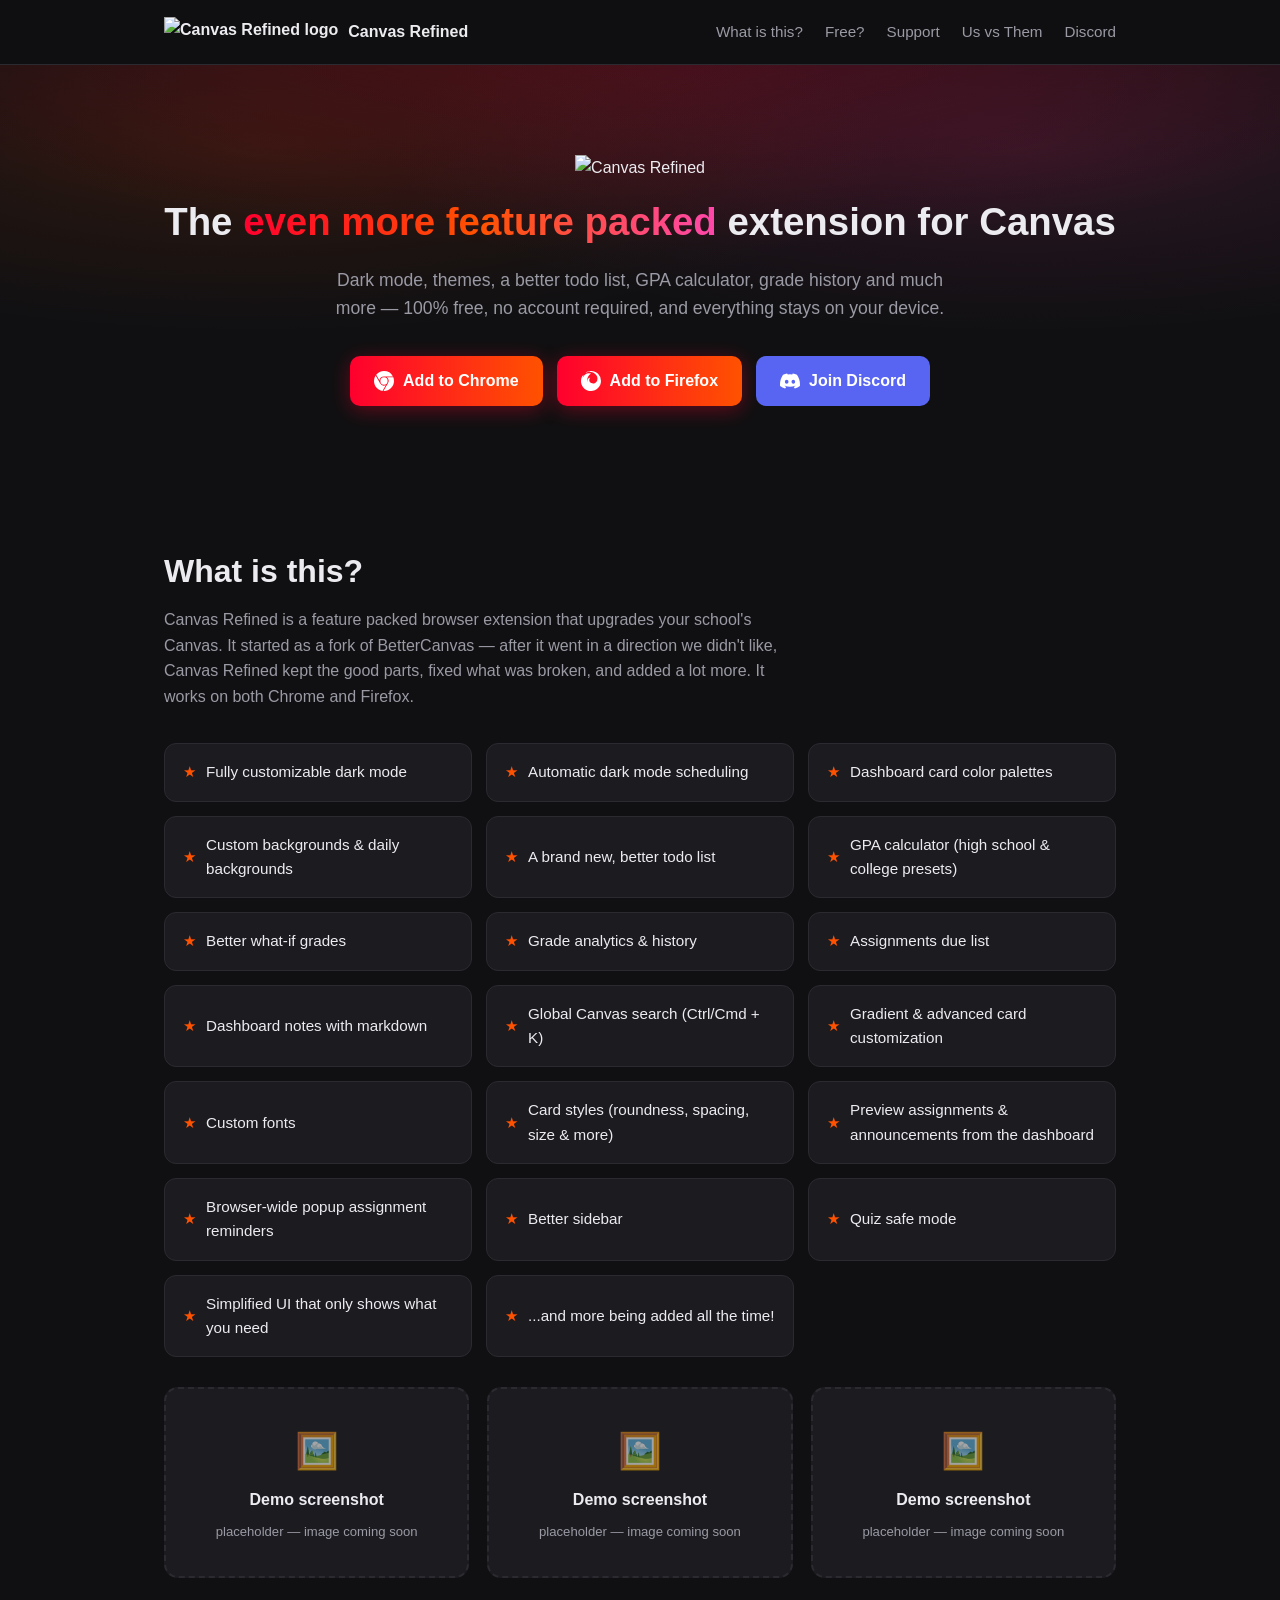
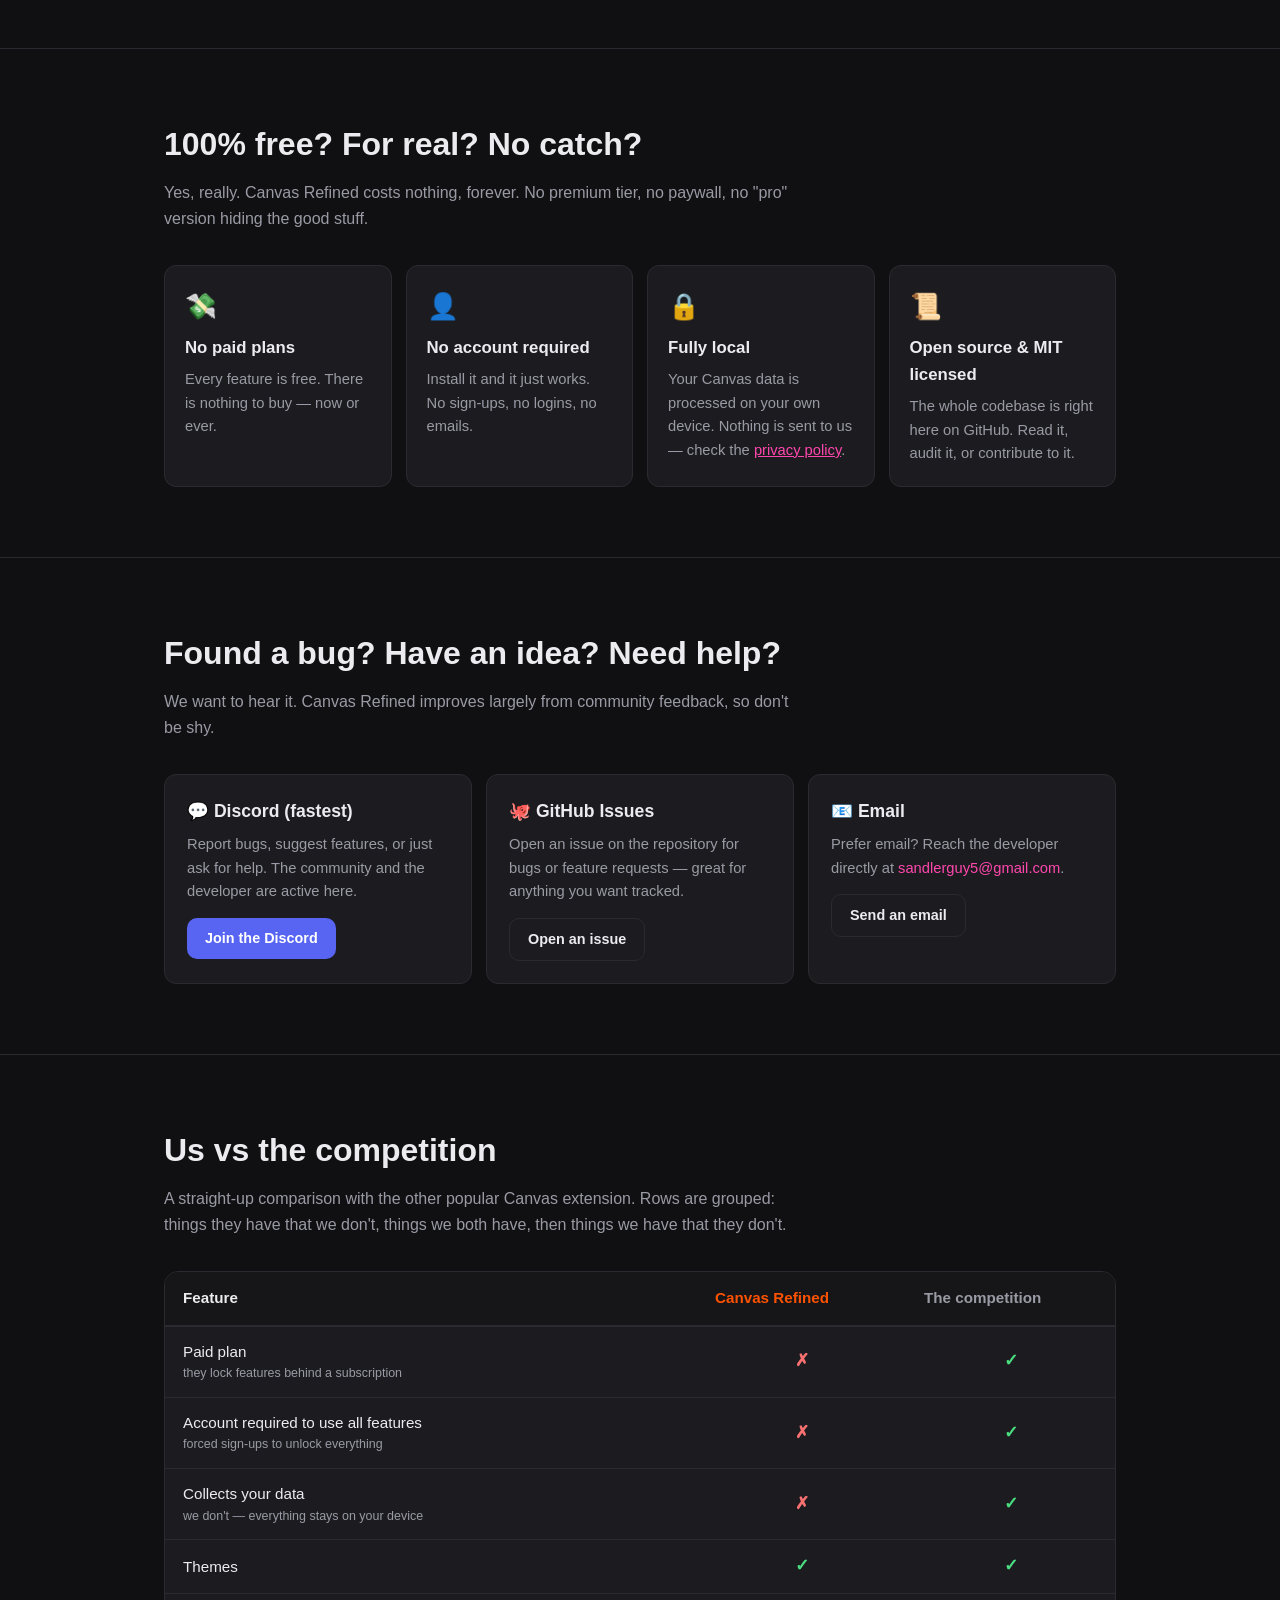
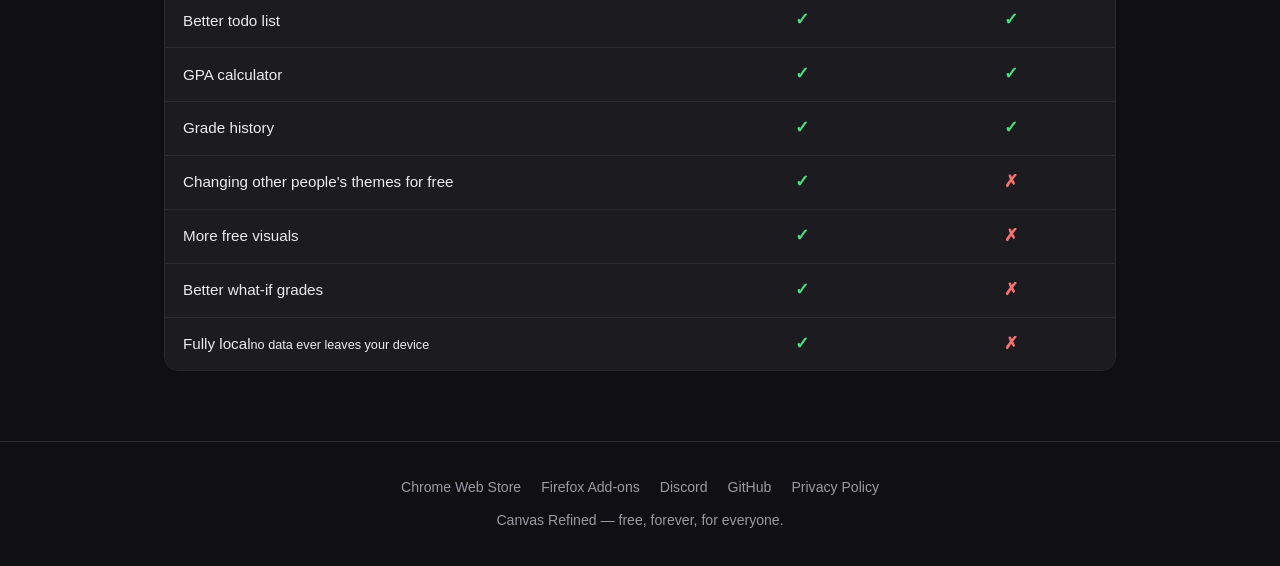
==== index.html @ 189ddc44 "cleaned up and site" ====
<!DOCTYPE html>
<html lang="en">
<head>
<meta charset="UTF-8">
<meta name="viewport" content="width=device-width, initial-scale=1.0">
<title>Canvas Refined — Even more feature packed extension for Canvas</title>
<meta name="description" content="Canvas Refined is a 100% free, fully local extension that supercharges your Canvas experience. Dark mode, themes, GPA calculator, better todo list and much more.">
<link rel="icon" type="image/png" href="icon/icon-32.png">
<style>
  :root {
    --bg: #101012;
    --bg-soft: #161618;
    --card: #1c1c20;
    --border: #2a2a30;
    --text: #ececf0;
    --muted: #9a9aa5;
    --accent-1: #ff002e;
    --accent-2: #ff5200;
    --accent-3: #ff47ad;
    --green: #4ade80;
  }

  * { margin: 0; padding: 0; box-sizing: border-box; }

  html { scroll-behavior: smooth; }

  body {
    background: var(--bg);
    color: var(--text);
    font-family: -apple-system, BlinkMacSystemFont, "Segoe UI", Roboto, Helvetica, Arial, sans-serif;
    line-height: 1.6;
  }

  a { color: inherit; }

  .wrap { max-width: 1000px; margin: 0 auto; padding: 0 24px; }

  /* ---------- Nav ---------- */
  nav {
    position: sticky; top: 0; z-index: 10;
    background: rgba(16,16,18,.85);
    backdrop-filter: blur(10px);
    border-bottom: 1px solid var(--border);
  }
  nav .wrap { display: flex; align-items: center; justify-content: space-between; height: 64px; }
  .nav-logo { display: flex; align-items: center; gap: 10px; font-weight: 700; text-decoration: none; }
  .nav-logo img { height: 30px; }
  .nav-links { display: flex; gap: 22px; font-size: .95rem; }
  .nav-links a { text-decoration: none; color: var(--muted); transition: color .15s; }
  .nav-links a:hover { color: var(--text); }

  /* ---------- Hero ---------- */
  header {
    text-align: center;
    padding: 90px 24px 70px;
    background:
      radial-gradient(ellipse 70% 55% at 50% -10%, rgba(255,0,46,.22), transparent),
      radial-gradient(ellipse 50% 45% at 80% 20%, rgba(255,71,173,.12), transparent),
      radial-gradient(ellipse 50% 45% at 20% 20%, rgba(255,82,0,.12), transparent);
  }
  header .logo { width: 300px; max-width: 85%; margin-bottom: 10px; }
  header h1 {
    font-size: clamp(1.6rem, 4vw, 2.4rem);
    font-weight: 700;
    margin-bottom: 14px;
  }
  .grad {
    background: linear-gradient(90deg, var(--accent-1), var(--accent-2), var(--accent-3));
    -webkit-background-clip: text;
    background-clip: text;
    color: transparent;
  }
  header p.tagline { color: var(--muted); font-size: 1.1rem; max-width: 620px; margin: 0 auto 34px; }
  .btn-row { display: flex; gap: 14px; justify-content: center; flex-wrap: wrap; }

  .btn {
    display: inline-flex; align-items: center; gap: 9px;
    padding: 12px 24px; border-radius: 10px;
    font-weight: 600; font-size: 1rem; text-decoration: none;
    transition: transform .12s, box-shadow .12s, background .15s;
  }
  .btn:hover { transform: translateY(-2px); }
  .btn svg { width: 20px; height: 20px; fill: currentColor; }
  .btn-primary {
    background: linear-gradient(90deg, var(--accent-1), var(--accent-2));
    color: #fff;
    box-shadow: 0 4px 20px rgba(255,0,46,.35);
  }
  .btn-primary:hover { box-shadow: 0 6px 26px rgba(255,0,46,.5); }
  .btn-secondary {
    background: var(--card);
    color: var(--text);
    border: 1px solid var(--border);
  }
  .btn-secondary:hover { border-color: var(--accent-3); }
  .btn-discord {
    background: #5865F2;
    color: #fff;
  }

  /* ---------- Sections ---------- */
  section { padding: 70px 0; }
  section + section { border-top: 1px solid var(--border); }
  h2 { font-size: clamp(1.5rem, 3vw, 2rem); margin-bottom: 10px; }
  .sub { color: var(--muted); max-width: 640px; margin-bottom: 34px; }

  /* Feature grid */
  .features {
    display: grid;
    grid-template-columns: repeat(auto-fit, minmax(240px, 1fr));
    gap: 14px;
  }
  .feature {
    background: var(--card);
    border: 1px solid var(--border);
    border-radius: 12px;
    padding: 16px 18px;
    font-size: .95rem;
    display: flex; align-items: center; gap: 10px;
  }
  .feature::before {
    content: "★";
    color: var(--accent-2);
    flex-shrink: 0;
  }

  /* Demo placeholders */
  .demos {
    display: grid;
    grid-template-columns: repeat(auto-fit, minmax(280px, 1fr));
    gap: 18px;
    margin-top: 30px;
  }
  .demo {
    background: var(--card);
    border: 2px dashed var(--border);
    border-radius: 14px;
    aspect-ratio: 16 / 10;
    display: flex; flex-direction: column;
    align-items: center; justify-content: center; gap: 8px;
    color: var(--muted);
    text-align: center;
    padding: 20px;
  }
  .demo .demo-icon { font-size: 2.2rem; opacity: .6; }
  .demo .demo-title { font-weight: 600; color: var(--text); font-size: 1rem; }
  .demo .demo-hint { font-size: .82rem; }

  /* Free section */
  .free-points { display: grid; grid-template-columns: repeat(auto-fit, minmax(220px, 1fr)); gap: 14px; }
  .free-point {
    background: var(--card); border: 1px solid var(--border);
    border-radius: 12px; padding: 20px;
  }
  .free-point h3 { font-size: 1.05rem; margin-bottom: 6px; }
  .free-point p { color: var(--muted); font-size: .92rem; }
  .free-point .big { font-size: 1.6rem; display: block; margin-bottom: 8px; }

  /* Support section */
  .support-cards { display: grid; grid-template-columns: repeat(auto-fit, minmax(260px, 1fr)); gap: 14px; }
  .support-card {
    background: var(--card); border: 1px solid var(--border);
    border-radius: 12px; padding: 22px;
  }
  .support-card h3 { font-size: 1.1rem; margin-bottom: 8px; }
  .support-card p { color: var(--muted); font-size: .92rem; margin-bottom: 14px; }
  .support-card a.btn { padding: 9px 18px; font-size: .9rem; }
  .support-card a.text-link { color: var(--accent-3); text-decoration: none; }
  .support-card a.text-link:hover { text-decoration: underline; }

  /* ---------- Comparison table ---------- */
  .table-scroll { overflow-x: auto; border: 1px solid var(--border); border-radius: 14px; }
  table { width: 100%; border-collapse: collapse; min-width: 560px; background: var(--card); }
  thead th {
    padding: 14px 18px; text-align: left; font-size: .95rem;
    border-bottom: 2px solid var(--border);
    background: var(--bg-soft);
  }
  thead th:nth-child(2) { color: var(--accent-2); }
  thead th:nth-child(3) { color: var(--muted); }
  tbody td { padding: 13px 18px; border-bottom: 1px solid var(--border); font-size: .95rem; }
  tbody tr:last-child td { border-bottom: none; }
  tbody tr:hover { background: rgba(255,255,255,.025); }
  td.check { text-align: center; width: 22%; font-weight: 700; font-size: 1.05rem; }
  .yes { color: var(--green); }
  .no { color: #f87171; }
  .row-label { display: flex; flex-direction: column; }
  .row-label small { color: var(--muted); font-weight: 400; font-size: .78rem; }

  /* ---------- Footer ---------- */
  footer {
    border-top: 1px solid var(--border);
    padding: 34px 24px;
    text-align: center;
    color: var(--muted);
    font-size: .88rem;
  }
  footer .foot-links { display: flex; gap: 20px; justify-content: center; margin-bottom: 10px; flex-wrap: wrap; }
  footer a { color: var(--muted); text-decoration: none; }
  footer a:hover { color: var(--text); }

  @media (max-width: 600px) {
    .nav-links { display: none; }
    header { padding: 60px 20px 50px; }
  }
</style>
</head>
<body>

<nav>
  <div class="wrap">
    <a class="nav-logo" href="#top">
      <img src="icon/icon-48.png" alt="Canvas Refined logo">
      Canvas Refined
    </a>
    <div class="nav-links">
      <a href="#what">What is this?</a>
      <a href="#free">Free?</a>
      <a href="#support">Support</a>
      <a href="#compare">Us vs Them</a>
      <a href="https://discord.com/invite/GjFh4JA3wh" target="_blank" rel="noopener">Discord</a>
    </div>
  </div>
</nav>

<header id="top">
  <img class="logo" src="icon/NEWtitle.png" alt="Canvas Refined">
  <h1>The <span class="grad">even more feature packed</span> extension for Canvas</h1>
  <p class="tagline">Dark mode, themes, a better todo list, GPA calculator, grade history and much more — 100% free, no account required, and everything stays on your device.</p>
  <div class="btn-row">
    <a class="btn btn-primary" href="https://chromewebstore.google.com/detail/canvas-refined/ihienfbdfdamhmhhiokjnjmpjgbenedg" target="_blank" rel="noopener">
      <svg viewBox="0 0 24 24"><path d="M12 0C8.21 0 4.831 1.757 2.632 4.501l3.953 6.848A5.454 5.454 0 0 1 12 6.545h10.691A12 12 0 0 0 12 0zM1.931 5.47A11.943 11.943 0 0 0 0 12c0 6.012 4.42 10.991 10.189 11.864l3.953-6.847a5.45 5.45 0 0 1-6.865-2.29zm13.342 2.166a5.446 5.446 0 0 1 1.45 7.09l.002.001h-.002l-5.344 9.257c.206.01.413.016.621.016 6.627 0 12-5.373 12-12 0-1.54-.29-3.011-.818-4.364zM12 16.364a4.364 4.364 0 1 1 0-8.728 4.364 4.364 0 0 1 0 8.728Z"/></svg>
      Add to Chrome
    </a>
    <a class="btn btn-primary" href="https://addons.mozilla.org/en-US/firefox/addon/canvas-refined/" target="_blank" rel="noopener">
      <svg viewBox="0 0 24 24"><path d="M20.452 3.445a11.002 11.002 0 00-2.482-1.908C16.944.997 15.098.093 12.477.032c-.734-.017-1.457.03-2.174.144-.72.114-1.398.292-2.118.56-1.017.377-1.996.975-2.574 1.554.583-.349 1.476-.733 2.55-.992a10.083 10.083 0 013.729-.167c2.341.34 4.178 1.381 5.48 2.625a8.066 8.066 0 011.298 1.587c1.468 2.382 1.33 5.376.184 7.142-.85 1.312-2.67 2.544-4.37 2.53-.583-.023-1.438-.152-2.25-.566-2.629-1.343-3.021-4.688-1.118-6.306-.632-.136-1.82.13-2.646 1.363-.742 1.107-.7 2.816-.242 4.028a6.473 6.473 0 01-.59-1.895 7.695 7.695 0 01.416-3.845A8.212 8.212 0 019.45 5.399c.896-1.069 1.908-1.72 2.75-2.005-.54-.471-1.411-.738-2.421-.767C8.31 2.583 6.327 3.061 4.7 4.41a8.148 8.148 0 00-1.976 2.414c-.455.836-.691 1.659-.697 1.678.122-1.445.704-2.994 1.248-4.055-.79.413-1.827 1.668-2.41 3.042C.095 9.37-.2 11.608.14 13.989c.966 5.668 5.9 9.982 11.843 9.982C18.62 23.971 24 18.591 24 11.956a11.93 11.93 0 00-3.548-8.511z"/></svg>
      Add to Firefox
    </a>
    <a class="btn btn-discord" href="https://discord.com/invite/GjFh4JA3wh" target="_blank" rel="noopener">
      <svg viewBox="0 0 24 24"><path d="M20.317 4.37a19.79 19.79 0 0 0-4.885-1.515.074.074 0 0 0-.079.037c-.21.375-.444.864-.608 1.25a18.27 18.27 0 0 0-5.487 0 12.64 12.64 0 0 0-.617-1.25.077.077 0 0 0-.079-.037A19.736 19.736 0 0 0 3.677 4.37a.07.07 0 0 0-.032.027C.533 9.046-.32 13.58.099 18.057a.082.082 0 0 0 .031.057 19.9 19.9 0 0 0 5.993 3.03.078.078 0 0 0 .084-.028c.462-.63.874-1.295 1.226-1.994a.076.076 0 0 0-.041-.106 13.107 13.107 0 0 1-1.872-.892.077.077 0 0 1-.008-.128c.126-.094.252-.192.372-.291a.074.074 0 0 1 .077-.01c3.928 1.793 8.18 1.793 12.062 0a.074.074 0 0 1 .078.01c.12.098.246.198.373.292a.077.077 0 0 1-.006.127 12.3 12.3 0 0 1-1.873.892.077.077 0 0 0-.041.107c.36.698.772 1.362 1.225 1.993a.076.076 0 0 0 .084.028 19.84 19.84 0 0 0 6.002-3.03.077.077 0 0 0 .032-.054c.5-5.177-.838-9.674-3.549-13.66a.061.061 0 0 0-.031-.03zM8.02 15.33c-1.183 0-2.157-1.085-2.157-2.419 0-1.333.956-2.419 2.157-2.419 1.21 0 2.176 1.096 2.157 2.42 0 1.333-.956 2.418-2.157 2.418zm7.975 0c-1.183 0-2.157-1.085-2.157-2.419 0-1.333.955-2.419 2.157-2.419 1.21 0 2.176 1.096 2.157 2.42 0 1.333-.946 2.418-2.157 2.418z"/></svg>
      Join Discord
    </a>
  </div>
</header>

<section id="what">
  <div class="wrap">
    <h2>What is this?</h2>
    <p class="sub">Canvas Refined is a feature packed browser extension that upgrades your school's Canvas. It started as a fork of BetterCanvas — after it went in a direction we didn't like, Canvas Refined kept the good parts, fixed what was broken, and added a lot more. It works on both Chrome and Firefox.</p>
    <div class="features">
      <div class="feature">Fully customizable dark mode</div>
      <div class="feature">Automatic dark mode scheduling</div>
      <div class="feature">Dashboard card color palettes</div>
      <div class="feature">Custom backgrounds &amp; daily backgrounds</div>
      <div class="feature">A brand new, better todo list</div>
      <div class="feature">GPA calculator (high school &amp; college presets)</div>
      <div class="feature">Better what-if grades</div>
      <div class="feature">Grade analytics &amp; history</div>
      <div class="feature">Assignments due list</div>
      <div class="feature">Dashboard notes with markdown</div>
      <div class="feature">Global Canvas search (Ctrl/Cmd + K)</div>
      <div class="feature">Gradient &amp; advanced card customization</div>
      <div class="feature">Custom fonts</div>
      <div class="feature">Card styles (roundness, spacing, size &amp; more)</div>
      <div class="feature">Preview assignments &amp; announcements from the dashboard</div>
      <div class="feature">Browser-wide popup assignment reminders</div>
      <div class="feature">Better sidebar</div>
      <div class="feature">Quiz safe mode</div>
      <div class="feature">Simplified UI that only shows what you need</div>
      <div class="feature">...and more being added all the time!</div>
    </div>

    <div class="demos">
      <div class="demo">
        <span class="demo-icon">🖼️</span>
        <span class="demo-title">Demo screenshot</span>
        <span class="demo-hint">placeholder — image coming soon</span>
      </div>
      <div class="demo">
        <span class="demo-icon">🖼️</span>
        <span class="demo-title">Demo screenshot</span>
        <span class="demo-hint">placeholder — image coming soon</span>
      </div>
      <div class="demo">
        <span class="demo-icon">🖼️</span>
        <span class="demo-title">Demo screenshot</span>
        <span class="demo-hint">placeholder — image coming soon</span>
      </div>
    </div>
  </div>
</section>

<section id="free">
  <div class="wrap">
    <h2>100% free? For real? No catch?</h2>
    <p class="sub">Yes, really. Canvas Refined costs nothing, forever. No premium tier, no paywall, no "pro" version hiding the good stuff.</p>
    <div class="free-points">
      <div class="free-point">
        <span class="big">💸</span>
        <h3>No paid plans</h3>
        <p>Every feature is free. There is nothing to buy — now or ever.</p>
      </div>
      <div class="free-point">
        <span class="big">👤</span>
        <h3>No account required</h3>
        <p>Install it and it just works. No sign-ups, no logins, no emails.</p>
      </div>
      <div class="free-point">
        <span class="big">🔒</span>
        <h3>Fully local</h3>
        <p>Your Canvas data is processed on your own device. Nothing is sent to us — check the <a href="PRIVACY_POLICY.md" style="color:var(--accent-3)">privacy policy</a>.</p>
      </div>
      <div class="free-point">
        <span class="big">📜</span>
        <h3>Open source &amp; MIT licensed</h3>
        <p>The whole codebase is right here on GitHub. Read it, audit it, or contribute to it.</p>
      </div>
    </div>
  </div>
</section>

<section id="support">
  <div class="wrap">
    <h2>Found a bug? Have an idea? Need help?</h2>
    <p class="sub">We want to hear it. Canvas Refined improves largely from community feedback, so don't be shy.</p>
    <div class="support-cards">
      <div class="support-card">
        <h3>💬 Discord (fastest)</h3>
        <p>Report bugs, suggest features, or just ask for help. The community and the developer are active here.</p>
        <a class="btn btn-discord" href="https://discord.com/invite/GjFh4JA3wh" target="_blank" rel="noopener">Join the Discord</a>
      </div>
      <div class="support-card">
        <h3>🐙 GitHub Issues</h3>
        <p>Open an issue on the repository for bugs or feature requests — great for anything you want tracked.</p>
        <a class="btn btn-secondary" href="https://github.com/TabulateJarl8/CanvasRefined/issues" target="_blank" rel="noopener">Open an issue</a>
      </div>
      <div class="support-card">
        <h3>📧 Email</h3>
        <p>Prefer email? Reach the developer directly at <a class="text-link" href="mailto:sandlerguy5@gmail.com">sandlerguy5@gmail.com</a>.</p>
        <a class="btn btn-secondary" href="mailto:sandlerguy5@gmail.com">Send an email</a>
      </div>
    </div>
  </div>
</section>

<section id="compare">
  <div class="wrap">
    <h2>Us vs the competition</h2>
    <p class="sub">A straight-up comparison with the other popular Canvas extension. Rows are grouped: things they have that we don't, things we both have, then things we have that they don't.</p>
    <div class="table-scroll">
      <table>
        <thead>
          <tr>
            <th>Feature</th>
            <th>Canvas Refined</th>
            <th>The competition</th>
          </tr>
        </thead>
        <tbody>
          <!-- We don't have it, they do -->
          <tr>
            <td><span class="row-label">Paid plan<small>they lock features behind a subscription</small></span></td>
            <td class="check no">✗</td>
            <td class="check yes">✓</td>
          </tr>
          <tr>
            <td><span class="row-label">Account required to use all features<small>forced sign-ups to unlock everything</small></span></td>
            <td class="check no">✗</td>
            <td class="check yes">✓</td>
          </tr>
          <tr>
            <td><span class="row-label">Collects your data<small>we don't — everything stays on your device</small></span></td>
            <td class="check no">✗</td>
            <td class="check yes">✓</td>
          </tr>

          <!-- Both have it -->
          <tr>
            <td>Themes</td>
            <td class="check yes">✓</td>
            <td class="check yes">✓</td>
          </tr>
          <tr>
            <td>Better todo list</td>
            <td class="check yes">✓</td>
            <td class="check yes">✓</td>
          </tr>
          <tr>
            <td>GPA calculator</td>
            <td class="check yes">✓</td>
            <td class="check yes">✓</td>
          </tr>
          <tr>
            <td>Grade history</td>
            <td class="check yes">✓</td>
            <td class="check yes">✓</td>
          </tr>

          <!-- We have it, they don't -->
          <tr>
            <td>Changing other people's themes for free</td>
            <td class="check yes">✓</td>
            <td class="check no">✗</td>
          </tr>
          <tr>
            <td>More free visuals</td>
            <td class="check yes">✓</td>
            <td class="check no">✗</td>
          </tr>
          <tr>
            <td>Better what-if grades</td>
            <td class="check yes">✓</td>
            <td class="check no">✗</td>
          </tr>
          <tr>
            <td>Fully local<small>no data ever leaves your device</small></td>
            <td class="check yes">✓</td>
            <td class="check no">✗</td>
          </tr>
        </tbody>
      </table>
    </div>
  </div>
</section>

<footer>
  <div class="foot-links">
    <a href="https://chromewebstore.google.com/detail/canvas-refined/ihienfbdfdamhmhhiokjnjmpjgbenedg" target="_blank" rel="noopener">Chrome Web Store</a>
    <a href="https://addons.mozilla.org/en-US/firefox/addon/canvas-refined/" target="_blank" rel="noopener">Firefox Add-ons</a>
    <a href="https://discord.com/invite/GjFh4JA3wh" target="_blank" rel="noopener">Discord</a>
    <a href="https://github.com/TabulateJarl8/CanvasRefined" target="_blank" rel="noopener">GitHub</a>
    <a href="PRIVACY_POLICY.md">Privacy Policy</a>
  </div>
  <div>Canvas Refined — free, forever, for everyone.</div>
</footer>

</body>
</html>
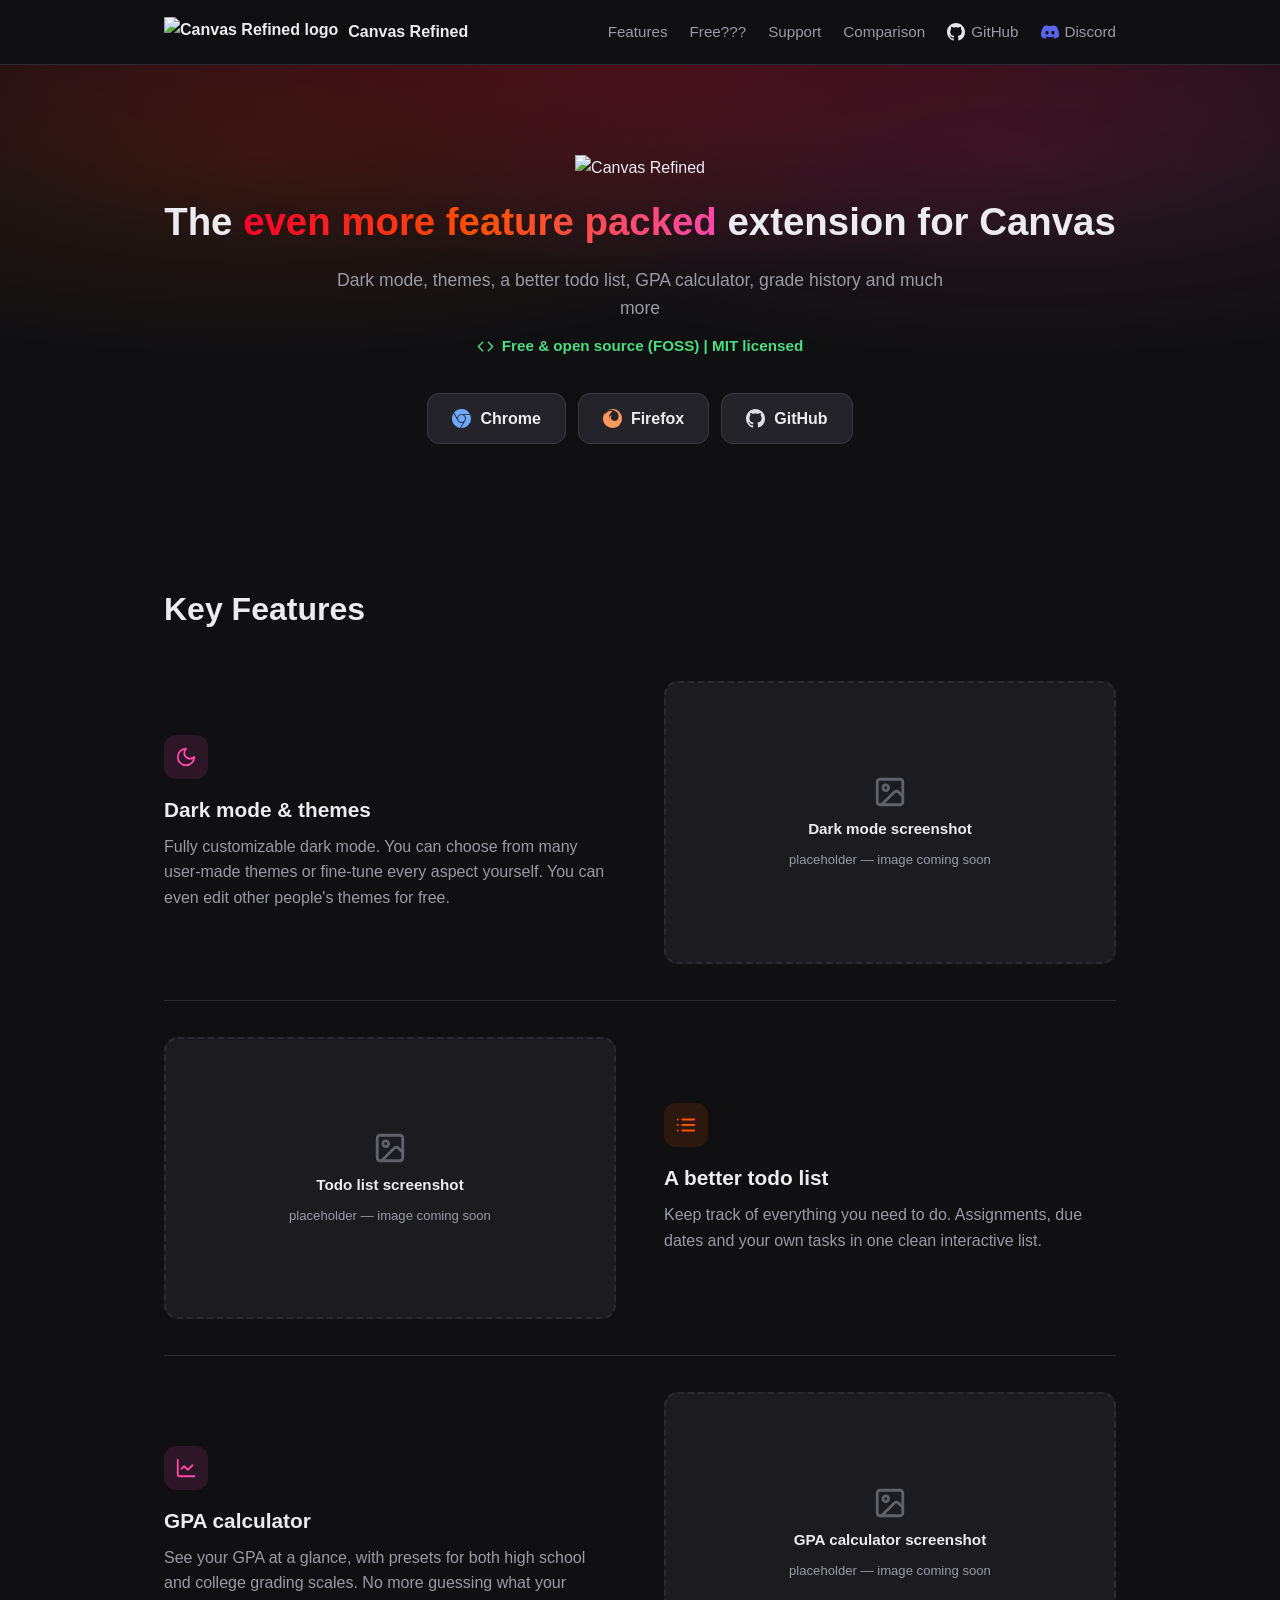
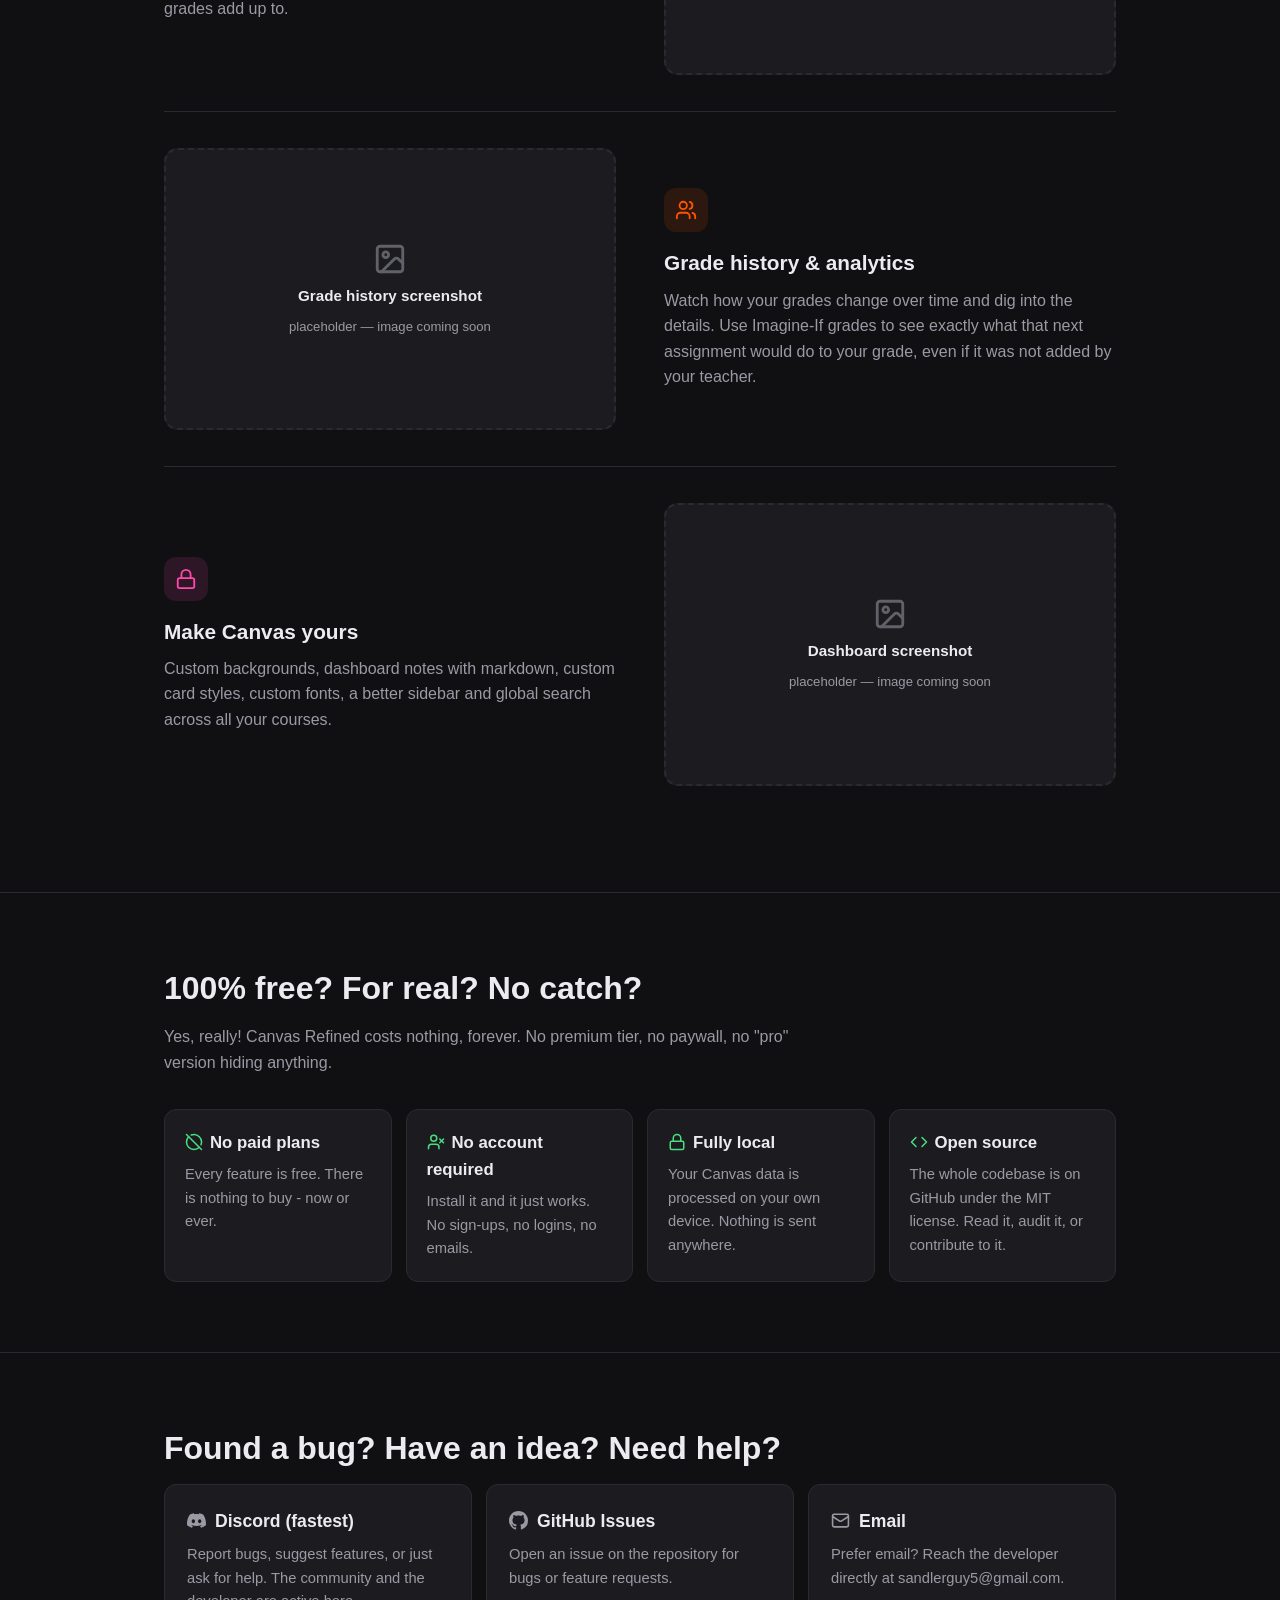
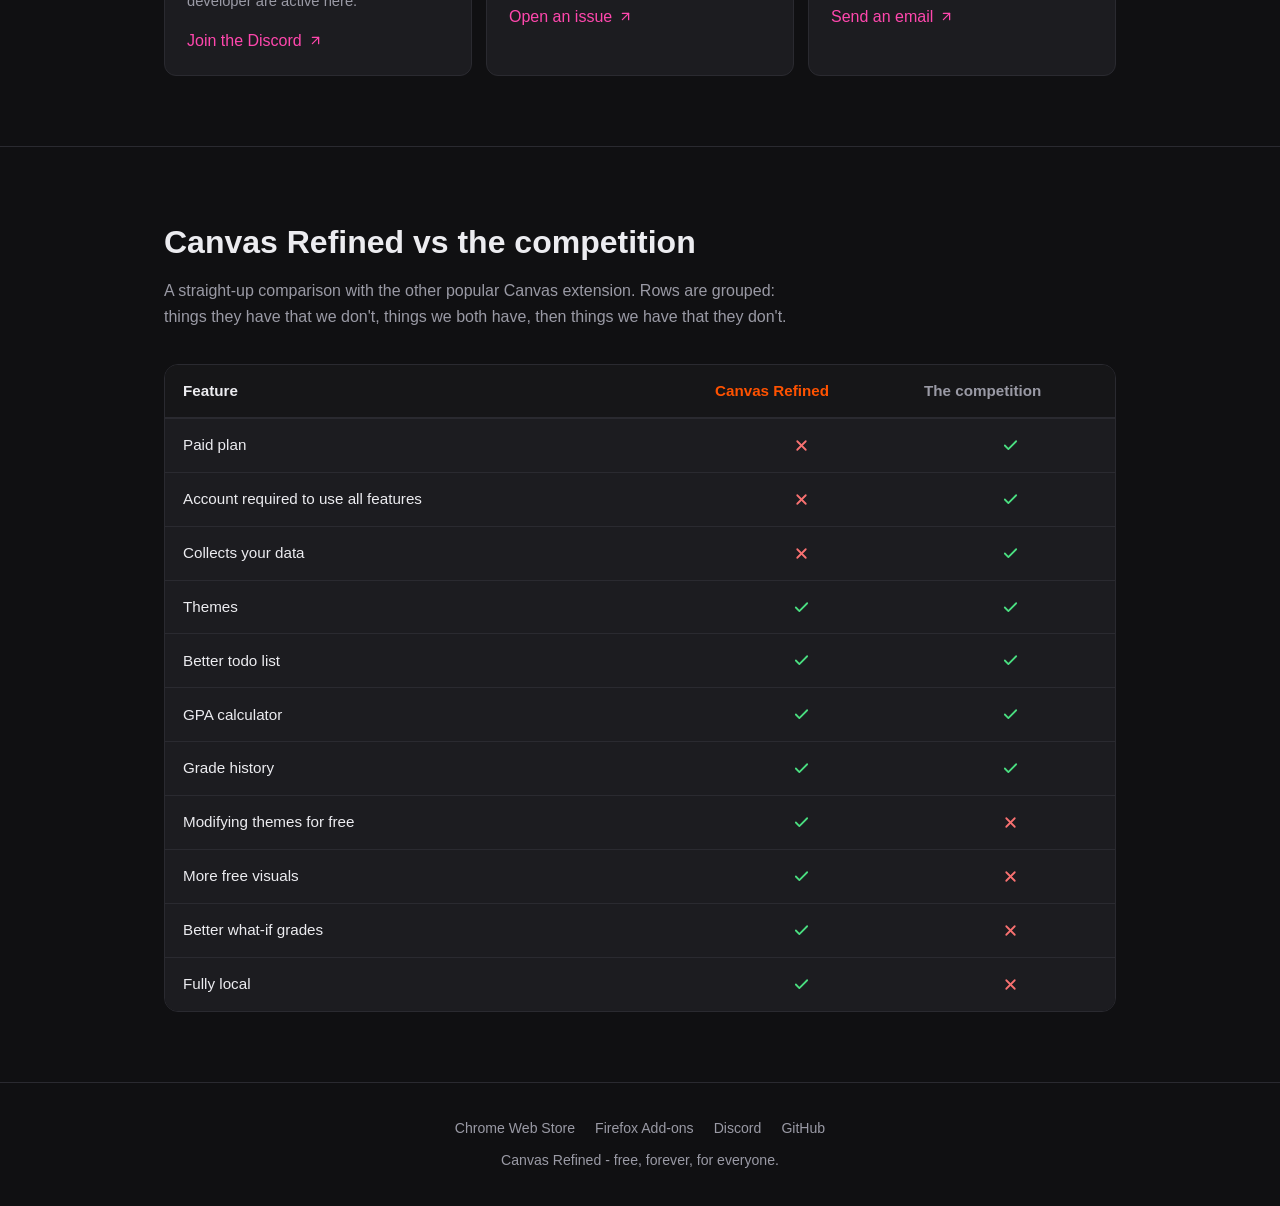
==== commit b71e2423: "more progress" ====
--- a/index.html
+++ b/index.html
@@ -4,7 +4,7 @@
 <meta charset="UTF-8">
 <meta name="viewport" content="width=device-width, initial-scale=1.0">
 <title>Canvas Refined — Even more feature packed extension for Canvas</title>
-<meta name="description" content="Canvas Refined is a 100% free, fully local extension that supercharges your Canvas experience. Dark mode, themes, GPA calculator, better todo list and much more.">
+<meta name="description" content="Canvas Refined is a free and open source, fully local extension that supercharges your Canvas experience. Dark mode, themes, GPA calculator, better todo list and much more.">
 <link rel="icon" type="image/png" href="icon/icon-32.png">
 <style>
   :root {
@@ -18,6 +18,7 @@
     --accent-2: #ff5200;
     --accent-3: #ff47ad;
     --green: #4ade80;
+    --discord: #5865F2;
   }
 
   * { margin: 0; padding: 0; box-sizing: border-box; }
@@ -45,9 +46,15 @@
   nav .wrap { display: flex; align-items: center; justify-content: space-between; height: 64px; }
   .nav-logo { display: flex; align-items: center; gap: 10px; font-weight: 700; text-decoration: none; }
   .nav-logo img { height: 30px; }
-  .nav-links { display: flex; gap: 22px; font-size: .95rem; }
-  .nav-links a { text-decoration: none; color: var(--muted); transition: color .15s; }
+  .nav-links { display: flex; gap: 22px; font-size: .95rem; align-items: center; }
+  .nav-links a { text-decoration: none; color: var(--muted); transition: color .15s; display: inline-flex; align-items: center; gap: 6px; }
   .nav-links a:hover { color: var(--text); }
+  .nav-links svg { width: 18px; height: 18px; fill: var(--muted); transition: fill .15s; }
+  .nav-links a:hover svg { fill: var(--text); }
+  .nav-links svg.icon-discord { fill: #5865F2; }
+  .nav-links svg.icon-github { fill: #e6e6ec; }
+  .nav-links a:hover svg.icon-discord { fill: #7983F5; }
+  .nav-links a:hover svg.icon-github { fill: #ffffff; }
 
   /* ---------- Hero ---------- */
   header {
@@ -70,33 +77,40 @@
     background-clip: text;
     color: transparent;
   }
-  header p.tagline { color: var(--muted); font-size: 1.1rem; max-width: 620px; margin: 0 auto 34px; }
-  .btn-row { display: flex; gap: 14px; justify-content: center; flex-wrap: wrap; }
+  header p.tagline { color: var(--muted); font-size: 1.1rem; max-width: 620px; margin: 0 auto 12px; }
+  .foss {
+    display: inline-flex; align-items: center; gap: 8px;
+    color: var(--green); font-weight: 600; font-size: .95rem;
+    margin-bottom: 34px;
+  }
+  .foss svg { width: 17px; height: 17px; }
+  .btn-row { display: flex; gap: 12px; justify-content: center; flex-wrap: wrap; }
 
   .btn {
     display: inline-flex; align-items: center; gap: 9px;
-    padding: 12px 24px; border-radius: 10px;
+    padding: 12px 24px; border-radius: 12px;
     font-weight: 600; font-size: 1rem; text-decoration: none;
-    transition: transform .12s, box-shadow .12s, background .15s;
-  }
-  .btn:hover { transform: translateY(-2px); }
-  .btn svg { width: 20px; height: 20px; fill: currentColor; }
-  .btn-primary {
-    background: linear-gradient(90deg, var(--accent-1), var(--accent-2));
-    color: #fff;
-    box-shadow: 0 4px 20px rgba(255,0,46,.35);
-  }
-  .btn-primary:hover { box-shadow: 0 6px 26px rgba(255,0,46,.5); }
-  .btn-secondary {
-    background: var(--card);
     color: var(--text);
-    border: 1px solid var(--border);
-  }
-  .btn-secondary:hover { border-color: var(--accent-3); }
-  .btn-discord {
-    background: #5865F2;
-    color: #fff;
-  }
+    background: #232329;
+    border: 1px solid #3a3a44;
+    transition: transform .12s, box-shadow .12s, border-color .15s, background .15s;
+  }
+  .btn:hover { transform: translateY(-2px); background: #28282f; }
+  .btn svg { width: 19px; height: 19px; fill: var(--muted); transition: fill .15s, filter .15s; }
+  .btn.stroke svg { fill: none; stroke: var(--muted); stroke-width: 2; stroke-linecap: round; stroke-linejoin: round; }
+  .btn:hover svg { fill: var(--text); }
+  .btn.stroke:hover svg { stroke: var(--text); }
+
+  .btn-chrome { box-shadow: 0 0 0 0 rgba(66,133,244,0); }
+  .btn-chrome svg { fill: #6ea8ff; }
+  .btn-chrome:hover { border-color: #4285F4; box-shadow: 0 4px 18px rgba(66,133,244,.25); }
+  .btn-chrome:hover svg { fill: #8ab4f8; }
+  .btn-firefox svg { fill: #ff9a5c; }
+  .btn-firefox:hover { border-color: #FF7139; box-shadow: 0 4px 18px rgba(255,113,57,.25); }
+  .btn-firefox:hover svg { fill: #ff7139; }
+  .btn-github svg { fill: #dcdce2; }
+  .btn-github:hover { border-color: #8b949e; box-shadow: 0 4px 18px rgba(255,255,255,.12); }
+  .btn-github:hover svg { fill: #ffffff; }
 
   /* ---------- Sections ---------- */
   section { padding: 70px 0; }
@@ -104,34 +118,28 @@
   h2 { font-size: clamp(1.5rem, 3vw, 2rem); margin-bottom: 10px; }
   .sub { color: var(--muted); max-width: 640px; margin-bottom: 34px; }
 
-  /* Feature grid */
-  .features {
+  /* ---------- Alternating feature rows ---------- */
+  .feat {
     display: grid;
-    grid-template-columns: repeat(auto-fit, minmax(240px, 1fr));
-    gap: 14px;
-  }
-  .feature {
-    background: var(--card);
-    border: 1px solid var(--border);
+    grid-template-columns: 1fr 1fr;
+    gap: 48px;
+    align-items: center;
+    padding: 36px 0;
+  }
+  .feat + .feat { border-top: 1px solid var(--border); }
+  .feat .icon {
+    width: 44px; height: 44px;
+    display: flex; align-items: center; justify-content: center;
     border-radius: 12px;
-    padding: 16px 18px;
-    font-size: .95rem;
-    display: flex; align-items: center; gap: 10px;
-  }
-  .feature::before {
-    content: "★";
-    color: var(--accent-2);
-    flex-shrink: 0;
-  }
-
-  /* Demo placeholders */
-  .demos {
-    display: grid;
-    grid-template-columns: repeat(auto-fit, minmax(280px, 1fr));
-    gap: 18px;
-    margin-top: 30px;
-  }
-  .demo {
+    background: rgba(255,82,0,.12);
+    margin-bottom: 14px;
+  }
+  .feat .icon svg { width: 22px; height: 22px; stroke: var(--accent-2); fill: none; stroke-width: 2; stroke-linecap: round; stroke-linejoin: round; }
+  .feat:nth-child(even) .icon { background: rgba(255,71,173,.12); }
+  .feat:nth-child(even) .icon svg { stroke: var(--accent-3); }
+  .feat h3 { font-size: 1.3rem; margin-bottom: 8px; }
+  .feat p { color: var(--muted); }
+  .feat-img {
     background: var(--card);
     border: 2px dashed var(--border);
     border-radius: 14px;
@@ -141,32 +149,41 @@
     color: var(--muted);
     text-align: center;
     padding: 20px;
-  }
-  .demo .demo-icon { font-size: 2.2rem; opacity: .6; }
-  .demo .demo-title { font-weight: 600; color: var(--text); font-size: 1rem; }
-  .demo .demo-hint { font-size: .82rem; }
-
-  /* Free section */
+    overflow: hidden;
+  }
+  .feat-img img { width: 100%; height: 100%; object-fit: cover; border-radius: 12px; }
+  .feat-img .ph-icon { width: 34px; height: 34px; stroke: var(--muted); opacity: .55; }
+  .feat-img .ph-title { font-weight: 600; color: var(--text); font-size: .95rem; }
+  .feat-img .ph-hint { font-size: .82rem; }
+  .feat.flip .feat-text { order: 2; }
+  .feat.flip .feat-img { order: 1; }
+
+  /* ---------- Free section ---------- */
   .free-points { display: grid; grid-template-columns: repeat(auto-fit, minmax(220px, 1fr)); gap: 14px; }
   .free-point {
     background: var(--card); border: 1px solid var(--border);
     border-radius: 12px; padding: 20px;
   }
   .free-point h3 { font-size: 1.05rem; margin-bottom: 6px; }
+  .free-point h3 svg { width: 18px; height: 18px; stroke: var(--green); fill: none; stroke-width: 2; stroke-linecap: round; stroke-linejoin: round; vertical-align: -3px; margin-right: 7px; }
   .free-point p { color: var(--muted); font-size: .92rem; }
-  .free-point .big { font-size: 1.6rem; display: block; margin-bottom: 8px; }
-
-  /* Support section */
+
+  /* ---------- Support section ---------- */
   .support-cards { display: grid; grid-template-columns: repeat(auto-fit, minmax(260px, 1fr)); gap: 14px; }
   .support-card {
     background: var(--card); border: 1px solid var(--border);
     border-radius: 12px; padding: 22px;
   }
-  .support-card h3 { font-size: 1.1rem; margin-bottom: 8px; }
+  .support-card h3 { font-size: 1.1rem; margin-bottom: 8px; display: flex; align-items: center; gap: 9px; }
+  .support-card h3 svg { width: 19px; height: 19px; fill: var(--muted); flex-shrink: 0; }
+  .support-card h3 svg.stroke { fill: none; stroke: var(--muted); stroke-width: 2; stroke-linecap: round; stroke-linejoin: round; }
   .support-card p { color: var(--muted); font-size: .92rem; margin-bottom: 14px; }
-  .support-card a.btn { padding: 9px 18px; font-size: .9rem; }
-  .support-card a.text-link { color: var(--accent-3); text-decoration: none; }
-  .support-card a.text-link:hover { text-decoration: underline; }
+  .support-card a.link {
+    color: var(--accent-3); text-decoration: none; font-weight: 500;
+    display: inline-flex; align-items: center; gap: 6px;
+  }
+  .support-card a.link:hover { text-decoration: underline; }
+  .support-card a.link svg { width: 15px; height: 15px; }
 
   /* ---------- Comparison table ---------- */
   .table-scroll { overflow-x: auto; border: 1px solid var(--border); border-radius: 14px; }
@@ -182,8 +199,9 @@
   tbody tr:last-child td { border-bottom: none; }
   tbody tr:hover { background: rgba(255,255,255,.025); }
   td.check { text-align: center; width: 22%; font-weight: 700; font-size: 1.05rem; }
-  .yes { color: var(--green); }
-  .no { color: #f87171; }
+  td.check svg { width: 17px; height: 17px; fill: none; stroke-width: 2.5; stroke-linecap: round; stroke-linejoin: round; vertical-align: middle; }
+  .yes svg { stroke: var(--green); }
+  .no svg { stroke: #f87171; }
   .row-label { display: flex; flex-direction: column; }
   .row-label small { color: var(--muted); font-weight: 400; font-size: .78rem; }
 
@@ -199,8 +217,11 @@
   footer a { color: var(--muted); text-decoration: none; }
   footer a:hover { color: var(--text); }
 
-  @media (max-width: 600px) {
-    .nav-links { display: none; }
+  @media (max-width: 760px) {
+    .nav-links a span { display: none; }
+    .feat { grid-template-columns: 1fr; gap: 20px; }
+    .feat.flip .feat-text { order: 1; }
+    .feat.flip .feat-img { order: 2; }
     header { padding: 60px 20px 50px; }
   }
 </style>
@@ -214,11 +235,18 @@
       Canvas Refined
     </a>
     <div class="nav-links">
-      <a href="#what">What is this?</a>
-      <a href="#free">Free?</a>
-      <a href="#support">Support</a>
-      <a href="#compare">Us vs Them</a>
-      <a href="https://discord.com/invite/GjFh4JA3wh" target="_blank" rel="noopener">Discord</a>
+      <a href="#features"><span>Features</span></a>
+      <a href="#free"><span>Free???</span></a>
+      <a href="#support"><span>Support</span></a>
+      <a href="#compare"><span>Comparison</span></a>
+      <a href="https://github.com/GuySandler/CanvasRefined/" target="_blank" rel="noopener" title="GitHub">
+        <svg class="icon-github" viewBox="0 0 16 16"><path d="M8 0C3.58 0 0 3.58 0 8c0 3.54 2.29 6.53 5.47 7.59.4.07.55-.17.55-.38 0-.19-.01-.82-.01-1.49-2.01.37-2.53-.49-2.69-.94-.09-.23-.48-.94-.82-1.13-.28-.15-.68-.52-.01-.53.63-.01 1.08.58 1.23.82.72 1.21 1.87.87 2.33.66.07-.52.28-.87.51-1.07-1.78-.2-3.64-.89-3.64-3.95 0-.87.31-1.59.82-2.15-.08-.2-.36-1.02.08-2.12 0 0 .67-.21 2.2.82.64-.18 1.32-.27 2-.27s1.36.09 2 .27c1.53-1.04 2.2-.82 2.2-.82.44 1.1.16 1.92.08 2.12.51.56.82 1.27.82 2.15 0 3.06-1.86 3.75-3.64 3.95.29.25.54.73.54 1.48 0 1.07-.01 1.93-.01 2.2 0 .21.15.46.55.38A7.995 7.995 0 0 0 16 8c0-4.42-3.58-8-8-8Z"/></svg>
+        <span>GitHub</span>
+      </a>
+      <a href="https://discord.com/invite/GjFh4JA3wh" target="_blank" rel="noopener" title="Discord">
+        <svg class="icon-discord" viewBox="0 0 24 24"><path d="M20.317 4.3698a19.7913 19.7913 0 00-4.8851-1.5152.0741.0741 0 00-.0785.0371c-.211.3753-.4447.8648-.6083 1.2495-1.8447-.2762-3.68-.2762-5.4868 0-.1636-.3933-.4058-.8742-.6177-1.2495a.077.077 0 00-.0785-.037 19.7363 19.7363 0 00-4.8852 1.515.0699.0699 0 00-.0321.0277C.5334 9.0458-.319 13.5799.0992 18.0578a.0824.0824 0 00.0312.0561c2.0528 1.5076 4.0413 2.4228 5.9929 3.0294a.0777.0777 0 00.0842-.0276c.4616-.6304.8731-1.2952 1.226-1.9942a.076.076 0 00-.0416-.1057c-.6528-.2476-1.2743-.5495-1.8722-.8923a.077.077 0 01-.0076-.1277c.1258-.0943.2517-.1923.3718-.2914a.0743.0743 0 01.0776-.0105c3.9278 1.7933 8.18 1.7933 12.0614 0a.0739.0739 0 01.0785.0095c.1202.099.246.1981.3728.2924a.077.077 0 01-.0066.1276 12.2986 12.2986 0 01-1.873.8914.0766.0766 0 00-.0407.1067c.3604.698.7719 1.3628 1.225 1.9932a.076.076 0 00.0842.0286c1.961-.6067 3.9495-1.5219 6.0023-3.0294a.077.077 0 00.0313-.0552c.5004-5.177-.8382-9.6739-3.5485-13.6604a.061.061 0 00-.0312-.0286zM8.02 15.3312c-1.1825 0-2.1569-1.0857-2.1569-2.419 0-1.3332.9555-2.4189 2.157-2.4189 1.2108 0 2.1757 1.0952 2.1568 2.419 0 1.3332-.9555 2.4189-2.1569 2.4189zm7.9748 0c-1.1825 0-2.1569-1.0857-2.1569-2.419 0-1.3332.9554-2.4189 2.1569-2.4189 1.2108 0 2.1757 1.0952 2.1568 2.419 0 1.3332-.946 2.4189-2.1568 2.4189Z"/></svg>
+        <span>Discord</span>
+      </a>
     </div>
   </div>
 </nav>
@@ -226,65 +254,102 @@
 <header id="top">
   <img class="logo" src="icon/NEWtitle.png" alt="Canvas Refined">
   <h1>The <span class="grad">even more feature packed</span> extension for Canvas</h1>
-  <p class="tagline">Dark mode, themes, a better todo list, GPA calculator, grade history and much more — 100% free, no account required, and everything stays on your device.</p>
+  <p class="tagline">Dark mode, themes, a better todo list, GPA calculator, grade history and much more</p>
+  <div class="foss">
+    <svg viewBox="0 0 24 24" fill="none" stroke="currentColor" stroke-width="2" stroke-linecap="round" stroke-linejoin="round"><path d="m16 18 6-6-6-6"/><path d="m8 6-6 6 6 6"/></svg>
+    Free &amp; open source (FOSS) | MIT licensed
+  </div>
   <div class="btn-row">
-    <a class="btn btn-primary" href="https://chromewebstore.google.com/detail/canvas-refined/ihienfbdfdamhmhhiokjnjmpjgbenedg" target="_blank" rel="noopener">
+    <a class="btn btn-chrome" href="https://chromewebstore.google.com/detail/canvas-refined/ihienfbdfdamhmhhiokjnjmpjgbenedg" target="_blank" rel="noopener">
       <svg viewBox="0 0 24 24"><path d="M12 0C8.21 0 4.831 1.757 2.632 4.501l3.953 6.848A5.454 5.454 0 0 1 12 6.545h10.691A12 12 0 0 0 12 0zM1.931 5.47A11.943 11.943 0 0 0 0 12c0 6.012 4.42 10.991 10.189 11.864l3.953-6.847a5.45 5.45 0 0 1-6.865-2.29zm13.342 2.166a5.446 5.446 0 0 1 1.45 7.09l.002.001h-.002l-5.344 9.257c.206.01.413.016.621.016 6.627 0 12-5.373 12-12 0-1.54-.29-3.011-.818-4.364zM12 16.364a4.364 4.364 0 1 1 0-8.728 4.364 4.364 0 0 1 0 8.728Z"/></svg>
-      Add to Chrome
+      Chrome
     </a>
-    <a class="btn btn-primary" href="https://addons.mozilla.org/en-US/firefox/addon/canvas-refined/" target="_blank" rel="noopener">
+    <a class="btn btn-firefox" href="https://addons.mozilla.org/en-US/firefox/addon/canvas-refined/" target="_blank" rel="noopener">
       <svg viewBox="0 0 24 24"><path d="M20.452 3.445a11.002 11.002 0 00-2.482-1.908C16.944.997 15.098.093 12.477.032c-.734-.017-1.457.03-2.174.144-.72.114-1.398.292-2.118.56-1.017.377-1.996.975-2.574 1.554.583-.349 1.476-.733 2.55-.992a10.083 10.083 0 013.729-.167c2.341.34 4.178 1.381 5.48 2.625a8.066 8.066 0 011.298 1.587c1.468 2.382 1.33 5.376.184 7.142-.85 1.312-2.67 2.544-4.37 2.53-.583-.023-1.438-.152-2.25-.566-2.629-1.343-3.021-4.688-1.118-6.306-.632-.136-1.82.13-2.646 1.363-.742 1.107-.7 2.816-.242 4.028a6.473 6.473 0 01-.59-1.895 7.695 7.695 0 01.416-3.845A8.212 8.212 0 019.45 5.399c.896-1.069 1.908-1.72 2.75-2.005-.54-.471-1.411-.738-2.421-.767C8.31 2.583 6.327 3.061 4.7 4.41a8.148 8.148 0 00-1.976 2.414c-.455.836-.691 1.659-.697 1.678.122-1.445.704-2.994 1.248-4.055-.79.413-1.827 1.668-2.41 3.042C.095 9.37-.2 11.608.14 13.989c.966 5.668 5.9 9.982 11.843 9.982C18.62 23.971 24 18.591 24 11.956a11.93 11.93 0 00-3.548-8.511z"/></svg>
-      Add to Firefox
+      Firefox
     </a>
-    <a class="btn btn-discord" href="https://discord.com/invite/GjFh4JA3wh" target="_blank" rel="noopener">
-      <svg viewBox="0 0 24 24"><path d="M20.317 4.37a19.79 19.79 0 0 0-4.885-1.515.074.074 0 0 0-.079.037c-.21.375-.444.864-.608 1.25a18.27 18.27 0 0 0-5.487 0 12.64 12.64 0 0 0-.617-1.25.077.077 0 0 0-.079-.037A19.736 19.736 0 0 0 3.677 4.37a.07.07 0 0 0-.032.027C.533 9.046-.32 13.58.099 18.057a.082.082 0 0 0 .031.057 19.9 19.9 0 0 0 5.993 3.03.078.078 0 0 0 .084-.028c.462-.63.874-1.295 1.226-1.994a.076.076 0 0 0-.041-.106 13.107 13.107 0 0 1-1.872-.892.077.077 0 0 1-.008-.128c.126-.094.252-.192.372-.291a.074.074 0 0 1 .077-.01c3.928 1.793 8.18 1.793 12.062 0a.074.074 0 0 1 .078.01c.12.098.246.198.373.292a.077.077 0 0 1-.006.127 12.3 12.3 0 0 1-1.873.892.077.077 0 0 0-.041.107c.36.698.772 1.362 1.225 1.993a.076.076 0 0 0 .084.028 19.84 19.84 0 0 0 6.002-3.03.077.077 0 0 0 .032-.054c.5-5.177-.838-9.674-3.549-13.66a.061.061 0 0 0-.031-.03zM8.02 15.33c-1.183 0-2.157-1.085-2.157-2.419 0-1.333.956-2.419 2.157-2.419 1.21 0 2.176 1.096 2.157 2.42 0 1.333-.956 2.418-2.157 2.418zm7.975 0c-1.183 0-2.157-1.085-2.157-2.419 0-1.333.955-2.419 2.157-2.419 1.21 0 2.176 1.096 2.157 2.42 0 1.333-.946 2.418-2.157 2.418z"/></svg>
-      Join Discord
+    <a class="btn btn-github" href="https://github.com/GuySandler/CanvasRefined/" target="_blank" rel="noopener">
+      <svg class="gh" viewBox="0 0 16 16"><path d="M8 0C3.58 0 0 3.58 0 8c0 3.54 2.29 6.53 5.47 7.59.4.07.55-.17.55-.38 0-.19-.01-.82-.01-1.49-2.01.37-2.53-.49-2.69-.94-.09-.23-.48-.94-.82-1.13-.28-.15-.68-.52-.01-.53.63-.01 1.08.58 1.23.82.72 1.21 1.87.87 2.33.66.07-.52.28-.87.51-1.07-1.78-.2-3.64-.89-3.64-3.95 0-.87.31-1.59.82-2.15-.08-.2-.36-1.02.08-2.12 0 0 .67-.21 2.2.82.64-.18 1.32-.27 2-.27s1.36.09 2 .27c1.53-1.04 2.2-.82 2.2-.82.44 1.1.16 1.92.08 2.12.51.56.82 1.27.82 2.15 0 3.06-1.86 3.75-3.64 3.95.29.25.54.73.54 1.48 0 1.07-.01 1.93-.01 2.2 0 .21.15.46.55.38A7.995 7.995 0 0 0 16 8c0-4.42-3.58-8-8-8Z"/></svg>
+      GitHub
     </a>
   </div>
 </header>
 
-<section id="what">
+<section id="features">
   <div class="wrap">
-    <h2>What is this?</h2>
-    <p class="sub">Canvas Refined is a feature packed browser extension that upgrades your school's Canvas. It started as a fork of BetterCanvas — after it went in a direction we didn't like, Canvas Refined kept the good parts, fixed what was broken, and added a lot more. It works on both Chrome and Firefox.</p>
-    <div class="features">
-      <div class="feature">Fully customizable dark mode</div>
-      <div class="feature">Automatic dark mode scheduling</div>
-      <div class="feature">Dashboard card color palettes</div>
-      <div class="feature">Custom backgrounds &amp; daily backgrounds</div>
-      <div class="feature">A brand new, better todo list</div>
-      <div class="feature">GPA calculator (high school &amp; college presets)</div>
-      <div class="feature">Better what-if grades</div>
-      <div class="feature">Grade analytics &amp; history</div>
-      <div class="feature">Assignments due list</div>
-      <div class="feature">Dashboard notes with markdown</div>
-      <div class="feature">Global Canvas search (Ctrl/Cmd + K)</div>
-      <div class="feature">Gradient &amp; advanced card customization</div>
-      <div class="feature">Custom fonts</div>
-      <div class="feature">Card styles (roundness, spacing, size &amp; more)</div>
-      <div class="feature">Preview assignments &amp; announcements from the dashboard</div>
-      <div class="feature">Browser-wide popup assignment reminders</div>
-      <div class="feature">Better sidebar</div>
-      <div class="feature">Quiz safe mode</div>
-      <div class="feature">Simplified UI that only shows what you need</div>
-      <div class="feature">...and more being added all the time!</div>
-    </div>
-
-    <div class="demos">
-      <div class="demo">
-        <span class="demo-icon">🖼️</span>
-        <span class="demo-title">Demo screenshot</span>
-        <span class="demo-hint">placeholder — image coming soon</span>
-      </div>
-      <div class="demo">
-        <span class="demo-icon">🖼️</span>
-        <span class="demo-title">Demo screenshot</span>
-        <span class="demo-hint">placeholder — image coming soon</span>
-      </div>
-      <div class="demo">
-        <span class="demo-icon">🖼️</span>
-        <span class="demo-title">Demo screenshot</span>
-        <span class="demo-hint">placeholder — image coming soon</span>
+    <h2>Key Features</h2>
+    <div class="feat">
+      <div class="feat-text">
+        <div class="icon">
+          <svg viewBox="0 0 24 24"><path d="M12 3a6 6 0 0 0 9 9 9 9 0 1 1-9-9Z"/></svg>
+        </div>
+        <h3>Dark mode &amp; themes</h3>
+        <p>Fully customizable dark mode. You can choose from many user-made themes or fine-tune every aspect yourself. You can even edit other people's themes for free.</p>
+      </div>
+      <div class="feat-img">
+        <svg class="ph-icon" viewBox="0 0 24 24" fill="none" stroke="currentColor" stroke-width="2" stroke-linecap="round" stroke-linejoin="round"><rect width="18" height="18" x="3" y="3" rx="2" ry="2"/><circle cx="9" cy="9" r="2"/><path d="m21 15-3.086-3.086a2 2 0 0 0-2.828 0L6 21"/></svg>
+        <span class="ph-title">Dark mode screenshot</span>
+        <span class="ph-hint">placeholder — image coming soon</span>
+      </div>
+    </div>
+
+    <div class="feat flip">
+      <div class="feat-text">
+        <div class="icon">
+          <svg viewBox="0 0 24 24"><path d="M3 6h.01"/><path d="M8 6h13"/><path d="M3 12h.01"/><path d="M8 12h13"/><path d="M3 18h.01"/><path d="M8 18h13"/></svg>
+        </div>
+        <h3>A better todo list</h3>
+        <p>Keep track of everything you need to do. Assignments, due dates and your own tasks in one clean interactive list.</p>
+      </div>
+      <div class="feat-img">
+        <svg class="ph-icon" viewBox="0 0 24 24" fill="none" stroke="currentColor" stroke-width="2" stroke-linecap="round" stroke-linejoin="round"><rect width="18" height="18" x="3" y="3" rx="2" ry="2"/><circle cx="9" cy="9" r="2"/><path d="m21 15-3.086-3.086a2 2 0 0 0-2.828 0L6 21"/></svg>
+        <span class="ph-title">Todo list screenshot</span>
+        <span class="ph-hint">placeholder — image coming soon</span>
+      </div>
+    </div>
+
+    <div class="feat">
+      <div class="feat-text">
+        <div class="icon">
+          <svg viewBox="0 0 24 24"><path d="M3 3v16a2 2 0 0 0 2 2h16"/><path d="m19 9-5 5-4-4-3 3"/></svg>
+        </div>
+        <h3>GPA calculator</h3>
+        <p>See your GPA at a glance, with presets for both high school and college grading scales. No more guessing what your grades add up to.</p>
+      </div>
+      <div class="feat-img">
+        <svg class="ph-icon" viewBox="0 0 24 24" fill="none" stroke="currentColor" stroke-width="2" stroke-linecap="round" stroke-linejoin="round"><rect width="18" height="18" x="3" y="3" rx="2" ry="2"/><circle cx="9" cy="9" r="2"/><path d="m21 15-3.086-3.086a2 2 0 0 0-2.828 0L6 21"/></svg>
+        <span class="ph-title">GPA calculator screenshot</span>
+        <span class="ph-hint">placeholder — image coming soon</span>
+      </div>
+    </div>
+
+    <div class="feat flip">
+      <div class="feat-text">
+        <div class="icon">
+          <svg viewBox="0 0 24 24"><path d="M16 21v-2a4 4 0 0 0-4-4H6a4 4 0 0 0-4 4v2"/><circle cx="9" cy="7" r="4"/><path d="M22 21v-2a4 4 0 0 0-3-3.87"/><path d="M16 3.13a4 4 0 0 1 0 7.75"/></svg>
+        </div>
+        <h3>Grade history &amp; analytics</h3>
+        <p>Watch how your grades change over time and dig into the details. Use Imagine-If grades to see exactly what that next assignment would do to your grade, even if it was not added by your teacher.</p>
+      </div>
+      <div class="feat-img">
+        <svg class="ph-icon" viewBox="0 0 24 24" fill="none" stroke="currentColor" stroke-width="2" stroke-linecap="round" stroke-linejoin="round"><rect width="18" height="18" x="3" y="3" rx="2" ry="2"/><circle cx="9" cy="9" r="2"/><path d="m21 15-3.086-3.086a2 2 0 0 0-2.828 0L6 21"/></svg>
+        <span class="ph-title">Grade history screenshot</span>
+        <span class="ph-hint">placeholder — image coming soon</span>
+      </div>
+    </div>
+
+    <div class="feat">
+      <div class="feat-text">
+        <div class="icon">
+          <svg viewBox="0 0 24 24"><rect width="18" height="11" x="3" y="11" rx="2" ry="2"/><path d="M7 11V7a5 5 0 0 1 10 0v4"/></svg>
+        </div>
+        <h3>Make Canvas yours</h3>
+        <p>Custom backgrounds, dashboard notes with markdown, custom card styles, custom fonts, a better sidebar and global search across all your courses.</p>
+      </div>
+      <div class="feat-img">
+        <svg class="ph-icon" viewBox="0 0 24 24" fill="none" stroke="currentColor" stroke-width="2" stroke-linecap="round" stroke-linejoin="round"><rect width="18" height="18" x="3" y="3" rx="2" ry="2"/><circle cx="9" cy="9" r="2"/><path d="m21 15-3.086-3.086a2 2 0 0 0-2.828 0L6 21"/></svg>
+        <span class="ph-title">Dashboard screenshot</span>
+        <span class="ph-hint">placeholder — image coming soon</span>
       </div>
     </div>
   </div>
@@ -293,27 +358,23 @@
 <section id="free">
   <div class="wrap">
     <h2>100% free? For real? No catch?</h2>
-    <p class="sub">Yes, really. Canvas Refined costs nothing, forever. No premium tier, no paywall, no "pro" version hiding the good stuff.</p>
+    <p class="sub">Yes, really! Canvas Refined costs nothing, forever. No premium tier, no paywall, no "pro" version hiding anything.</p>
     <div class="free-points">
       <div class="free-point">
-        <span class="big">💸</span>
-        <h3>No paid plans</h3>
-        <p>Every feature is free. There is nothing to buy — now or ever.</p>
+        <h3><svg viewBox="0 0 24 24"><path d="m2 2 20 20"/><path d="M8.35 2.69A10 10 0 0 1 21.3 15.65"/><path d="M19.08 19.08A10 10 0 1 1 4.92 4.92"/></svg>No paid plans</h3>
+        <p>Every feature is free. There is nothing to buy - now or ever.</p>
       </div>
       <div class="free-point">
-        <span class="big">👤</span>
-        <h3>No account required</h3>
+        <h3><svg viewBox="0 0 24 24"><path d="M16 21v-2a4 4 0 0 0-4-4H6a4 4 0 0 0-4 4v2"/><circle cx="9" cy="7" r="4"/><line x1="17" x2="22" y1="8" y2="13"/><line x1="22" x2="17" y1="8" y2="13"/></svg>No account required</h3>
         <p>Install it and it just works. No sign-ups, no logins, no emails.</p>
       </div>
       <div class="free-point">
-        <span class="big">🔒</span>
-        <h3>Fully local</h3>
-        <p>Your Canvas data is processed on your own device. Nothing is sent to us — check the <a href="PRIVACY_POLICY.md" style="color:var(--accent-3)">privacy policy</a>.</p>
+        <h3><svg viewBox="0 0 24 24"><rect width="18" height="11" x="3" y="11" rx="2" ry="2"/><path d="M7 11V7a5 5 0 0 1 10 0v4"/></svg>Fully local</h3>
+        <p>Your Canvas data is processed on your own device. Nothing is sent anywhere.</p>
       </div>
       <div class="free-point">
-        <span class="big">📜</span>
-        <h3>Open source &amp; MIT licensed</h3>
-        <p>The whole codebase is right here on GitHub. Read it, audit it, or contribute to it.</p>
+        <h3><svg viewBox="0 0 24 24"><path d="m16 18 6-6-6-6"/><path d="m8 6-6 6 6 6"/></svg>Open source</h3>
+        <p>The whole codebase is on GitHub under the MIT license. Read it, audit it, or contribute to it.</p>
       </div>
     </div>
   </div>
@@ -322,22 +383,27 @@
 <section id="support">
   <div class="wrap">
     <h2>Found a bug? Have an idea? Need help?</h2>
-    <p class="sub">We want to hear it. Canvas Refined improves largely from community feedback, so don't be shy.</p>
     <div class="support-cards">
       <div class="support-card">
-        <h3>💬 Discord (fastest)</h3>
+        <h3><svg viewBox="0 0 24 24"><path d="M20.317 4.3698a19.7913 19.7913 0 00-4.8851-1.5152.0741.0741 0 00-.0785.0371c-.211.3753-.4447.8648-.6083 1.2495-1.8447-.2762-3.68-.2762-5.4868 0-.1636-.3933-.4058-.8742-.6177-1.2495a.077.077 0 00-.0785-.037 19.7363 19.7363 0 00-4.8852 1.515.0699.0699 0 00-.0321.0277C.5334 9.0458-.319 13.5799.0992 18.0578a.0824.0824 0 00.0312.0561c2.0528 1.5076 4.0413 2.4228 5.9929 3.0294a.0777.0777 0 00.0842-.0276c.4616-.6304.8731-1.2952 1.226-1.9942a.076.076 0 00-.0416-.1057c-.6528-.2476-1.2743-.5495-1.8722-.8923a.077.077 0 01-.0076-.1277c.1258-.0943.2517-.1923.3718-.2914a.0743.0743 0 01.0776-.0105c3.9278 1.7933 8.18 1.7933 12.0614 0a.0739.0739 0 01.0785.0095c.1202.099.246.1981.3728.2924a.077.077 0 01-.0066.1276 12.2986 12.2986 0 01-1.873.8914.0766.0766 0 00-.0407.1067c.3604.698.7719 1.3628 1.225 1.9932a.076.076 0 00.0842.0286c1.961-.6067 3.9495-1.5219 6.0023-3.0294a.077.077 0 00.0313-.0552c.5004-5.177-.8382-9.6739-3.5485-13.6604a.061.061 0 00-.0312-.0286zM8.02 15.3312c-1.1825 0-2.1569-1.0857-2.1569-2.419 0-1.3332.9555-2.4189 2.157-2.4189 1.2108 0 2.1757 1.0952 2.1568 2.419 0 1.3332-.9555 2.4189-2.1569 2.4189zm7.9748 0c-1.1825 0-2.1569-1.0857-2.1569-2.419 0-1.3332.9554-2.4189 2.1569-2.4189 1.2108 0 2.1757 1.0952 2.1568 2.419 0 1.3332-.946 2.4189-2.1568 2.4189Z"/></svg>Discord (fastest)</h3>
         <p>Report bugs, suggest features, or just ask for help. The community and the developer are active here.</p>
-        <a class="btn btn-discord" href="https://discord.com/invite/GjFh4JA3wh" target="_blank" rel="noopener">Join the Discord</a>
+        <a class="link" href="https://discord.com/invite/GjFh4JA3wh" target="_blank" rel="noopener">Join the Discord
+          <svg viewBox="0 0 24 24" fill="none" stroke="currentColor" stroke-width="2" stroke-linecap="round" stroke-linejoin="round"><path d="M7 7h10v10"/><path d="M7 17 17 7"/></svg>
+        </a>
       </div>
       <div class="support-card">
-        <h3>🐙 GitHub Issues</h3>
-        <p>Open an issue on the repository for bugs or feature requests — great for anything you want tracked.</p>
-        <a class="btn btn-secondary" href="https://github.com/TabulateJarl8/CanvasRefined/issues" target="_blank" rel="noopener">Open an issue</a>
+        <h3><svg class="gh" viewBox="0 0 16 16"><path d="M8 0C3.58 0 0 3.58 0 8c0 3.54 2.29 6.53 5.47 7.59.4.07.55-.17.55-.38 0-.19-.01-.82-.01-1.49-2.01.37-2.53-.49-2.69-.94-.09-.23-.48-.94-.82-1.13-.28-.15-.68-.52-.01-.53.63-.01 1.08.58 1.23.82.72 1.21 1.87.87 2.33.66.07-.52.28-.87.51-1.07-1.78-.2-3.64-.89-3.64-3.95 0-.87.31-1.59.82-2.15-.08-.2-.36-1.02.08-2.12 0 0 .67-.21 2.2.82.64-.18 1.32-.27 2-.27s1.36.09 2 .27c1.53-1.04 2.2-.82 2.2-.82.44 1.1.16 1.92.08 2.12.51.56.82 1.27.82 2.15 0 3.06-1.86 3.75-3.64 3.95.29.25.54.73.54 1.48 0 1.07-.01 1.93-.01 2.2 0 .21.15.46.55.38A7.995 7.995 0 0 0 16 8c0-4.42-3.58-8-8-8Z"/></svg>GitHub Issues</h3>
+        <p>Open an issue on the repository for bugs or feature requests.</p>
+        <a class="link" href="https://github.com/GuySandler/CanvasRefined/issues" target="_blank" rel="noopener">Open an issue
+          <svg viewBox="0 0 24 24" fill="none" stroke="currentColor" stroke-width="2" stroke-linecap="round" stroke-linejoin="round"><path d="M7 7h10v10"/><path d="M7 17 17 7"/></svg>
+        </a>
       </div>
       <div class="support-card">
-        <h3>📧 Email</h3>
-        <p>Prefer email? Reach the developer directly at <a class="text-link" href="mailto:sandlerguy5@gmail.com">sandlerguy5@gmail.com</a>.</p>
-        <a class="btn btn-secondary" href="mailto:sandlerguy5@gmail.com">Send an email</a>
+        <h3><svg class="stroke" viewBox="0 0 24 24"><rect width="20" height="16" x="2" y="4" rx="2"/><path d="m22 7-8.97 5.7a1.94 1.94 0 0 1-2.06 0L2 7"/></svg>Email</h3>
+        <p>Prefer email? Reach the developer directly at sandlerguy5@gmail.com.</p>
+        <a class="link" href="mailto:sandlerguy5@gmail.com">Send an email
+          <svg viewBox="0 0 24 24" fill="none" stroke="currentColor" stroke-width="2" stroke-linecap="round" stroke-linejoin="round"><path d="M7 7h10v10"/><path d="M7 17 17 7"/></svg>
+        </a>
       </div>
     </div>
   </div>
@@ -345,7 +411,7 @@
 
 <section id="compare">
   <div class="wrap">
-    <h2>Us vs the competition</h2>
+    <h2>Canvas Refined vs the competition</h2>
     <p class="sub">A straight-up comparison with the other popular Canvas extension. Rows are grouped: things they have that we don't, things we both have, then things we have that they don't.</p>
     <div class="table-scroll">
       <table>
@@ -359,63 +425,63 @@
         <tbody>
           <!-- We don't have it, they do -->
           <tr>
-            <td><span class="row-label">Paid plan<small>they lock features behind a subscription</small></span></td>
-            <td class="check no">✗</td>
-            <td class="check yes">✓</td>
-          </tr>
-          <tr>
-            <td><span class="row-label">Account required to use all features<small>forced sign-ups to unlock everything</small></span></td>
-            <td class="check no">✗</td>
-            <td class="check yes">✓</td>
-          </tr>
-          <tr>
-            <td><span class="row-label">Collects your data<small>we don't — everything stays on your device</small></span></td>
-            <td class="check no">✗</td>
-            <td class="check yes">✓</td>
+            <td><span class="row-label">Paid plan</span></td>
+            <td class="check no"><svg viewBox="0 0 24 24"><path d="M18 6 6 18"/><path d="m6 6 12 12"/></svg></td>
+            <td class="check yes"><svg viewBox="0 0 24 24"><path d="M20 6 9 17l-5-5"/></svg></td>
+          </tr>
+          <tr>
+            <td><span class="row-label">Account required to use all features</span></td>
+            <td class="check no"><svg viewBox="0 0 24 24"><path d="M18 6 6 18"/><path d="m6 6 12 12"/></svg></td>
+            <td class="check yes"><svg viewBox="0 0 24 24"><path d="M20 6 9 17l-5-5"/></svg></td>
+          </tr>
+          <tr>
+            <td><span class="row-label">Collects your data</span></td>
+            <td class="check no"><svg viewBox="0 0 24 24"><path d="M18 6 6 18"/><path d="m6 6 12 12"/></svg></td>
+            <td class="check yes"><svg viewBox="0 0 24 24"><path d="M20 6 9 17l-5-5"/></svg></td>
           </tr>
 
           <!-- Both have it -->
           <tr>
             <td>Themes</td>
-            <td class="check yes">✓</td>
-            <td class="check yes">✓</td>
+            <td class="check yes"><svg viewBox="0 0 24 24"><path d="M20 6 9 17l-5-5"/></svg></td>
+            <td class="check yes"><svg viewBox="0 0 24 24"><path d="M20 6 9 17l-5-5"/></svg></td>
           </tr>
           <tr>
             <td>Better todo list</td>
-            <td class="check yes">✓</td>
-            <td class="check yes">✓</td>
+            <td class="check yes"><svg viewBox="0 0 24 24"><path d="M20 6 9 17l-5-5"/></svg></td>
+            <td class="check yes"><svg viewBox="0 0 24 24"><path d="M20 6 9 17l-5-5"/></svg></td>
           </tr>
           <tr>
             <td>GPA calculator</td>
-            <td class="check yes">✓</td>
-            <td class="check yes">✓</td>
+            <td class="check yes"><svg viewBox="0 0 24 24"><path d="M20 6 9 17l-5-5"/></svg></td>
+            <td class="check yes"><svg viewBox="0 0 24 24"><path d="M20 6 9 17l-5-5"/></svg></td>
           </tr>
           <tr>
             <td>Grade history</td>
-            <td class="check yes">✓</td>
-            <td class="check yes">✓</td>
+            <td class="check yes"><svg viewBox="0 0 24 24"><path d="M20 6 9 17l-5-5"/></svg></td>
+            <td class="check yes"><svg viewBox="0 0 24 24"><path d="M20 6 9 17l-5-5"/></svg></td>
           </tr>
 
           <!-- We have it, they don't -->
           <tr>
-            <td>Changing other people's themes for free</td>
-            <td class="check yes">✓</td>
-            <td class="check no">✗</td>
+            <td>Modifying themes for free</td>
+            <td class="check yes"><svg viewBox="0 0 24 24"><path d="M20 6 9 17l-5-5"/></svg></td>
+            <td class="check no"><svg viewBox="0 0 24 24"><path d="M18 6 6 18"/><path d="m6 6 12 12"/></svg></td>
           </tr>
           <tr>
             <td>More free visuals</td>
-            <td class="check yes">✓</td>
-            <td class="check no">✗</td>
+            <td class="check yes"><svg viewBox="0 0 24 24"><path d="M20 6 9 17l-5-5"/></svg></td>
+            <td class="check no"><svg viewBox="0 0 24 24"><path d="M18 6 6 18"/><path d="m6 6 12 12"/></svg></td>
           </tr>
           <tr>
             <td>Better what-if grades</td>
-            <td class="check yes">✓</td>
-            <td class="check no">✗</td>
-          </tr>
-          <tr>
-            <td>Fully local<small>no data ever leaves your device</small></td>
-            <td class="check yes">✓</td>
-            <td class="check no">✗</td>
+            <td class="check yes"><svg viewBox="0 0 24 24"><path d="M20 6 9 17l-5-5"/></svg></td>
+            <td class="check no"><svg viewBox="0 0 24 24"><path d="M18 6 6 18"/><path d="m6 6 12 12"/></svg></td>
+          </tr>
+          <tr>
+            <td><span class="row-label">Fully local</span></td>
+            <td class="check yes"><svg viewBox="0 0 24 24"><path d="M20 6 9 17l-5-5"/></svg></td>
+            <td class="check no"><svg viewBox="0 0 24 24"><path d="M18 6 6 18"/><path d="m6 6 12 12"/></svg></td>
           </tr>
         </tbody>
       </table>
@@ -428,10 +494,9 @@
     <a href="https://chromewebstore.google.com/detail/canvas-refined/ihienfbdfdamhmhhiokjnjmpjgbenedg" target="_blank" rel="noopener">Chrome Web Store</a>
     <a href="https://addons.mozilla.org/en-US/firefox/addon/canvas-refined/" target="_blank" rel="noopener">Firefox Add-ons</a>
     <a href="https://discord.com/invite/GjFh4JA3wh" target="_blank" rel="noopener">Discord</a>
-    <a href="https://github.com/TabulateJarl8/CanvasRefined" target="_blank" rel="noopener">GitHub</a>
-    <a href="PRIVACY_POLICY.md">Privacy Policy</a>
-  </div>
-  <div>Canvas Refined — free, forever, for everyone.</div>
+    <a href="https://github.com/GuySandler/CanvasRefined/" target="_blank" rel="noopener">GitHub</a>
+  </div>
+  <div>Canvas Refined - free, forever, for everyone.</div>
 </footer>
 
 </body>
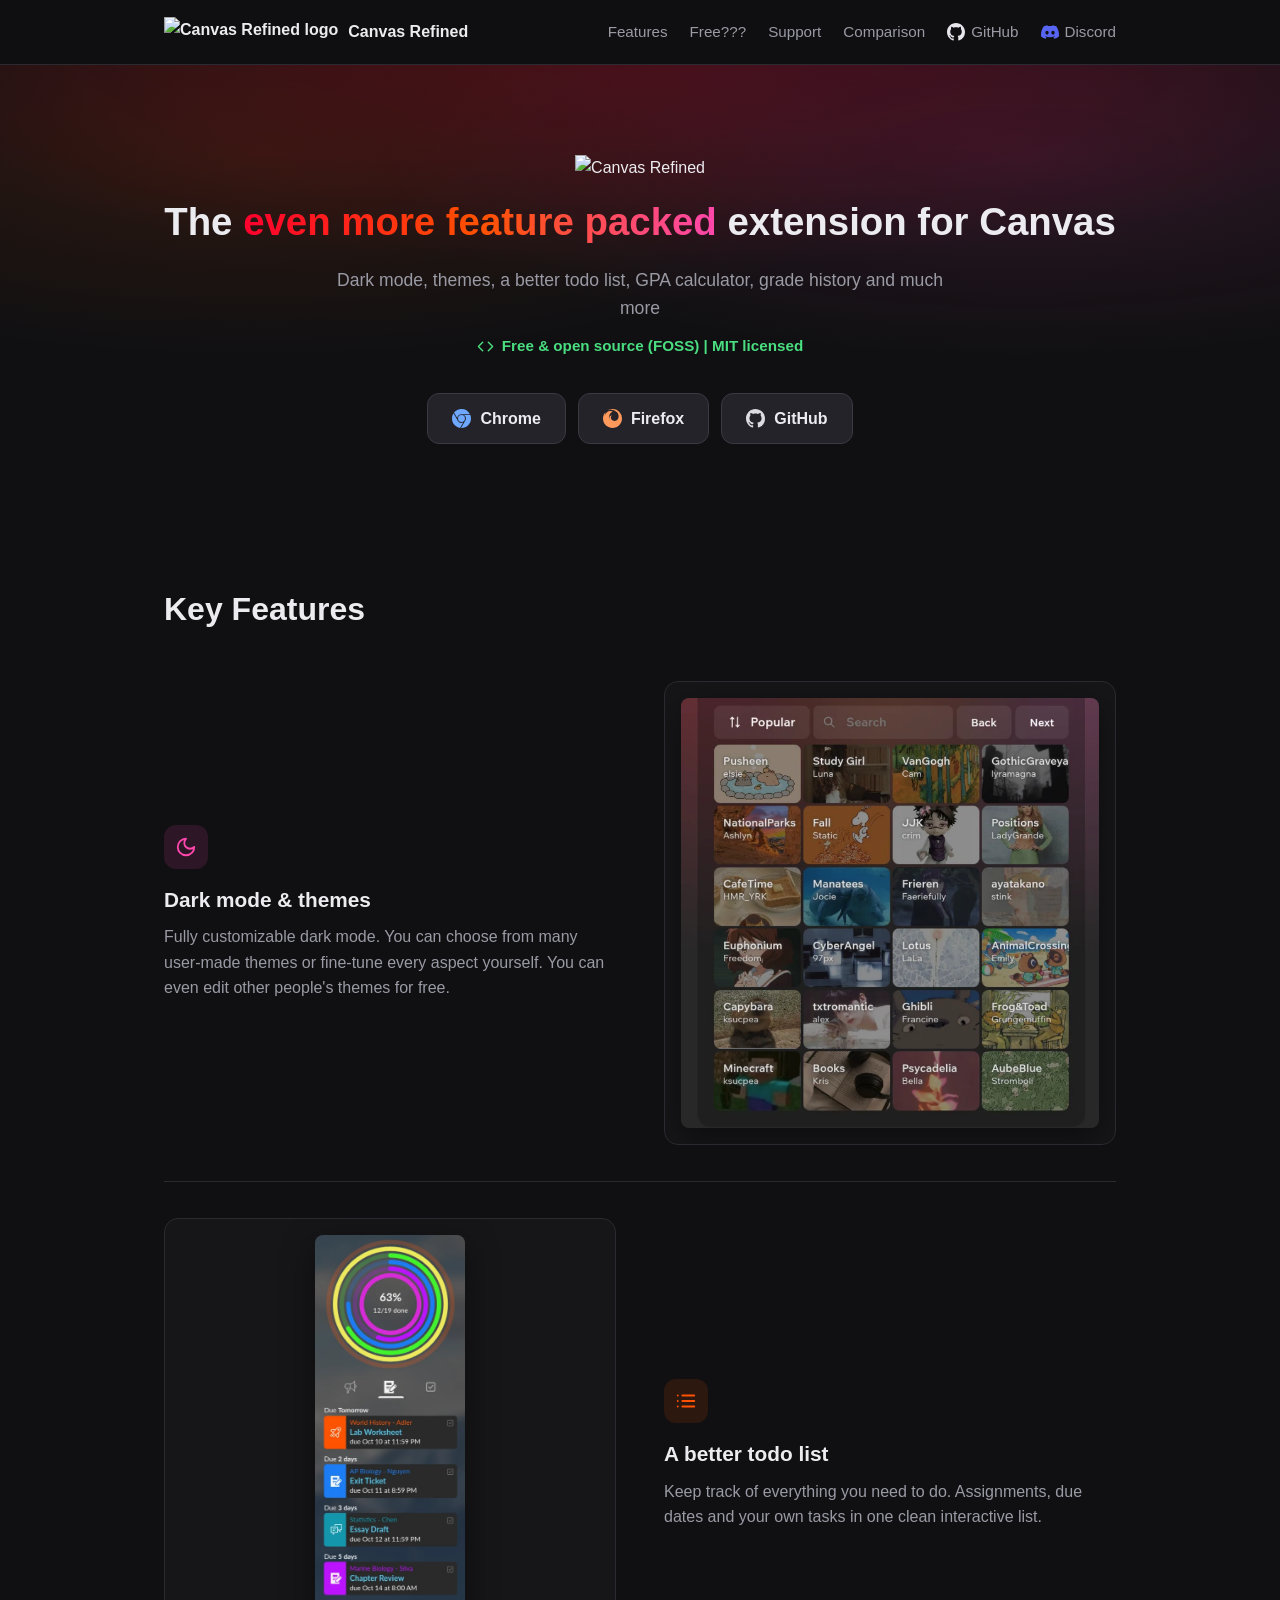
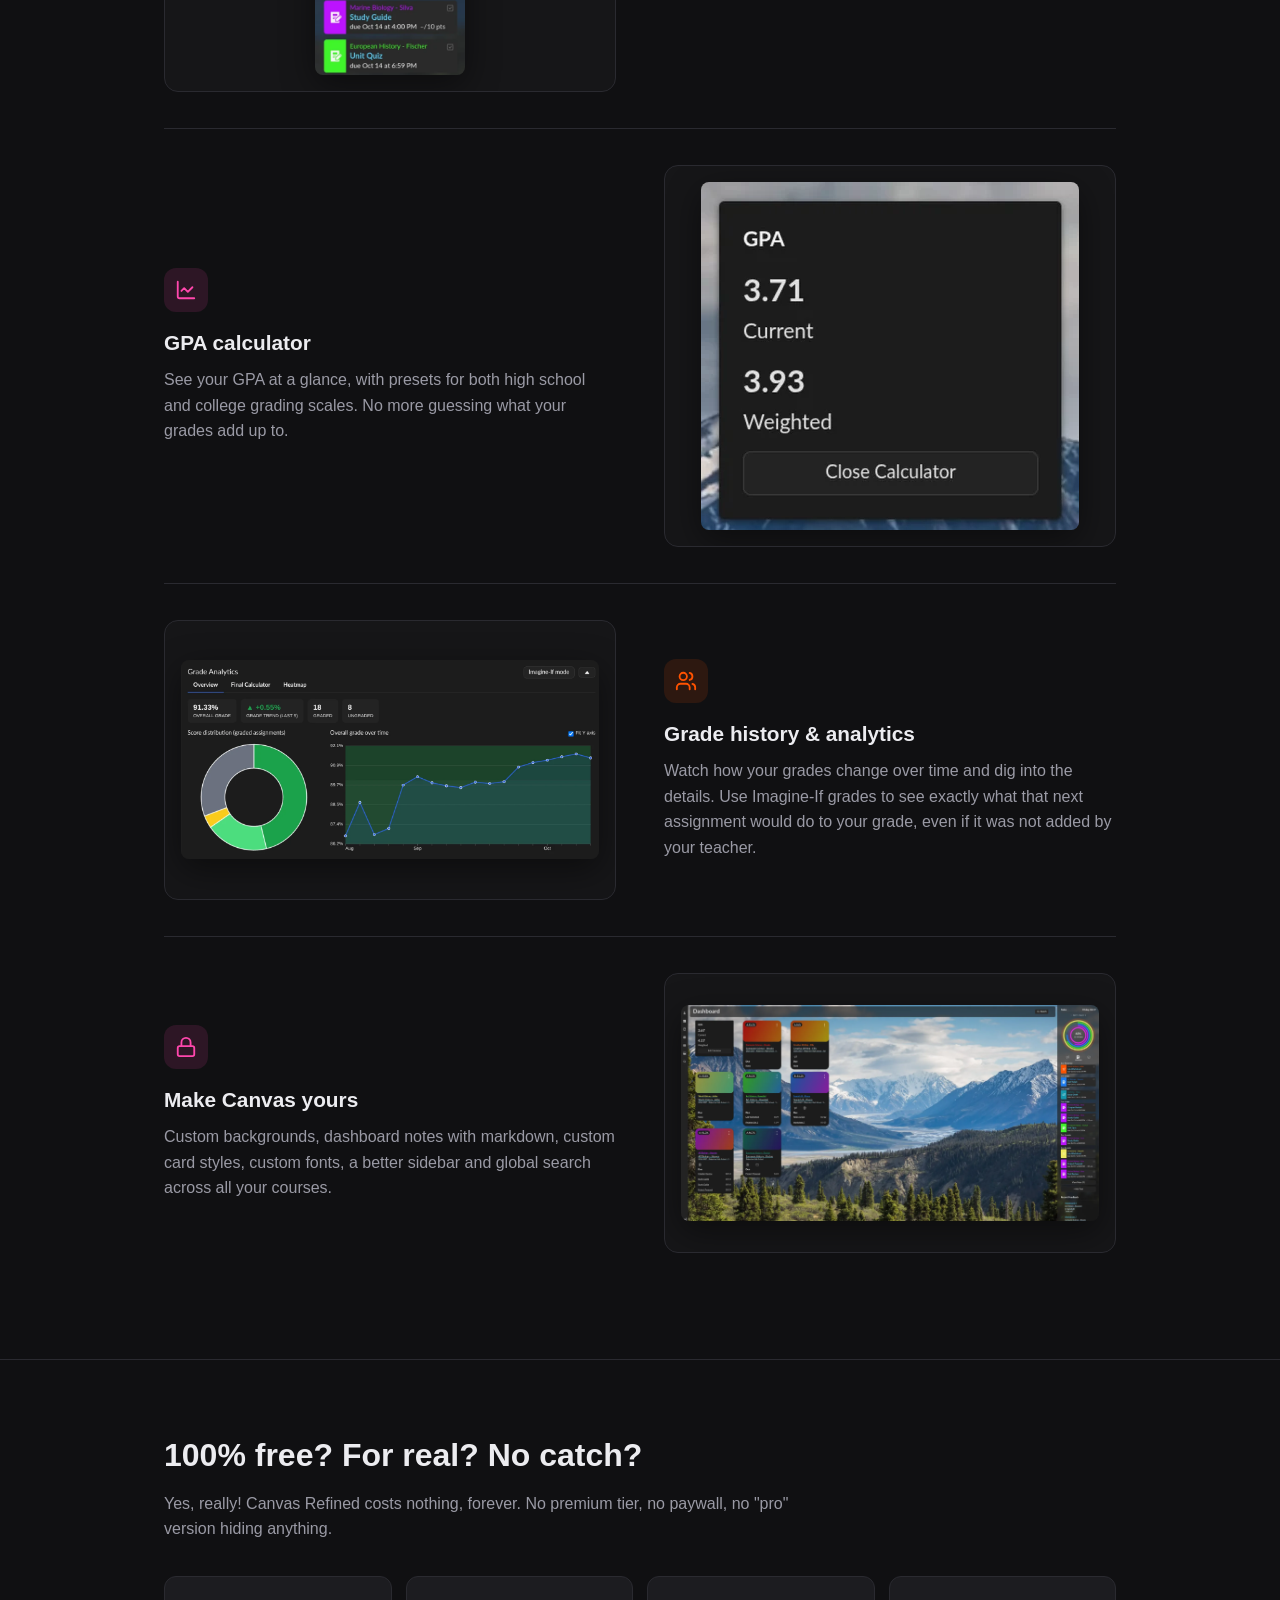
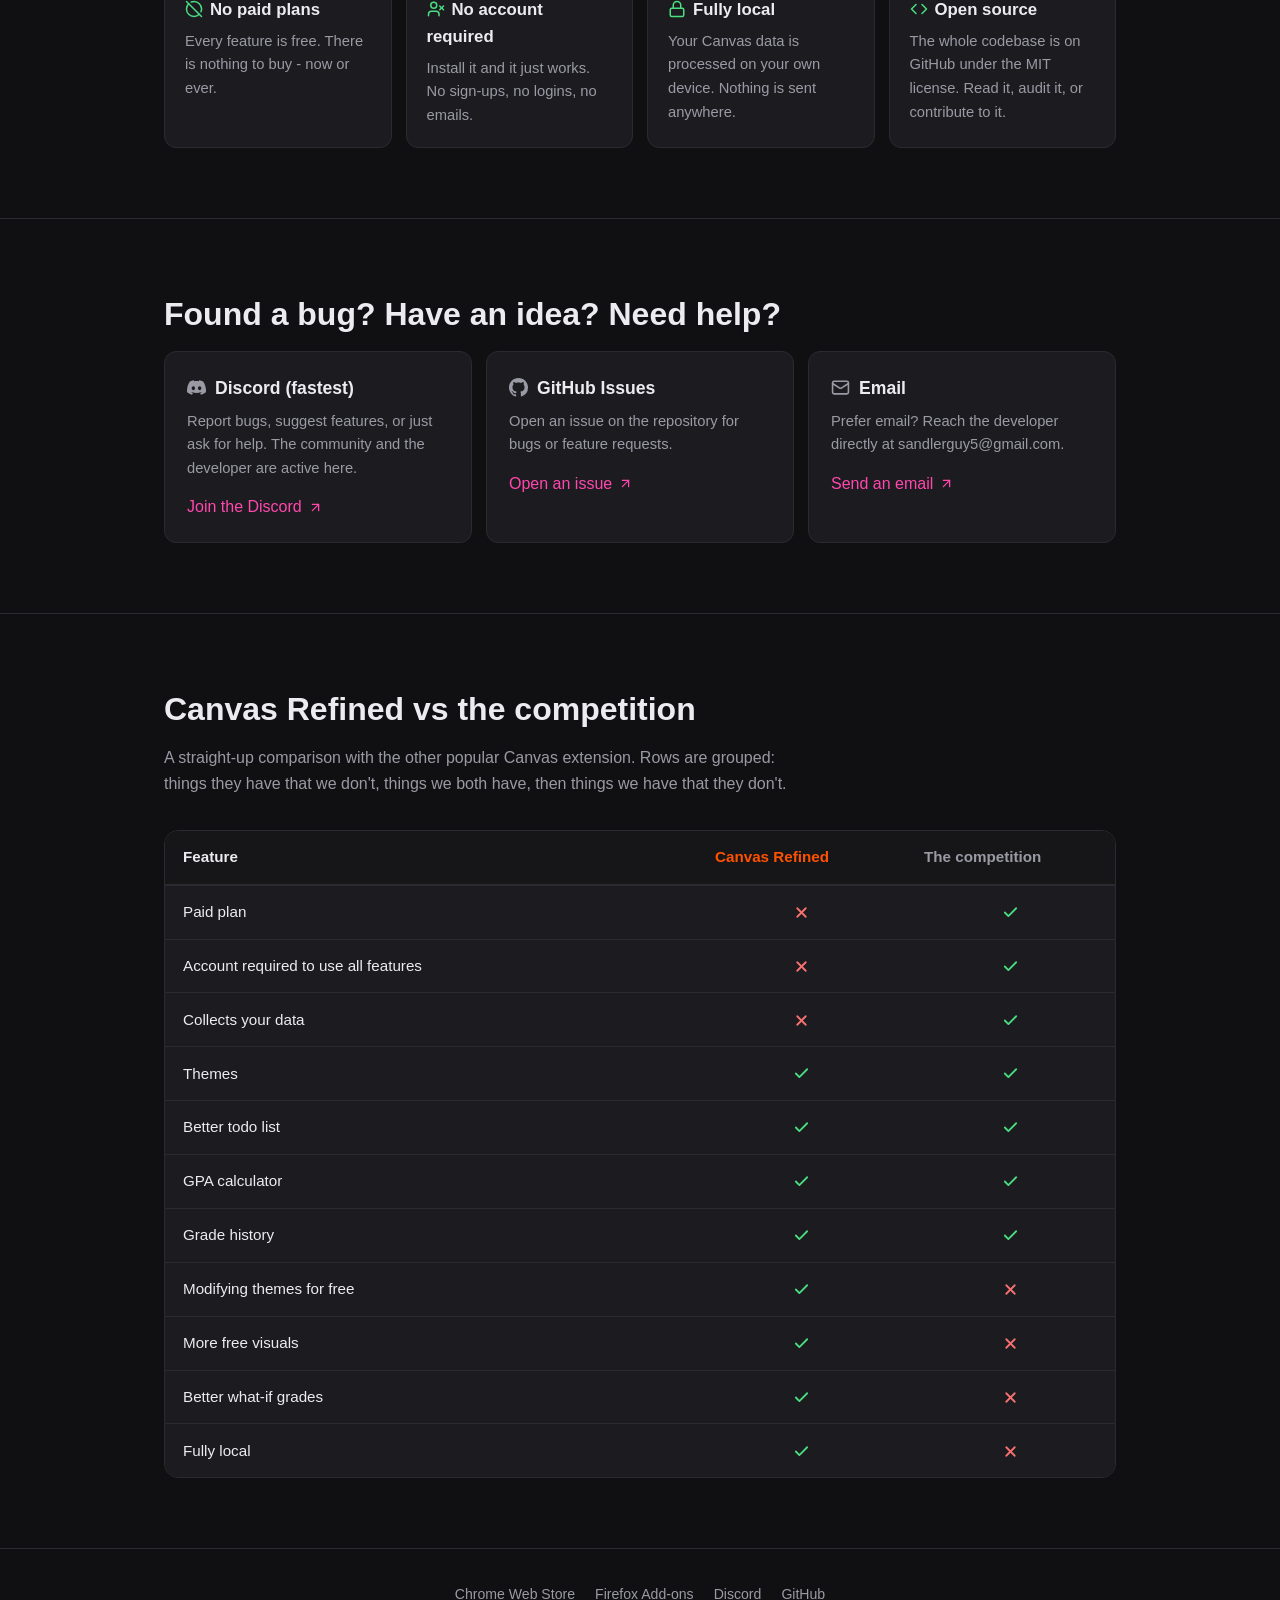
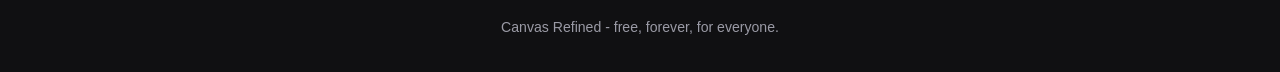
==== commit b23f5e1e: "imgs" ====
--- a/index.html
+++ b/index.html
@@ -140,21 +140,15 @@
   .feat h3 { font-size: 1.3rem; margin-bottom: 8px; }
   .feat p { color: var(--muted); }
   .feat-img {
-    background: var(--card);
-    border: 2px dashed var(--border);
+    background: var(--bg-soft);
+    border: 1px solid var(--border);
     border-radius: 14px;
-    aspect-ratio: 16 / 10;
-    display: flex; flex-direction: column;
-    align-items: center; justify-content: center; gap: 8px;
-    color: var(--muted);
-    text-align: center;
-    padding: 20px;
+    display: flex; align-items: center; justify-content: center;
+    padding: 16px;
     overflow: hidden;
-  }
-  .feat-img img { width: 100%; height: 100%; object-fit: cover; border-radius: 12px; }
-  .feat-img .ph-icon { width: 34px; height: 34px; stroke: var(--muted); opacity: .55; }
-  .feat-img .ph-title { font-weight: 600; color: var(--text); font-size: .95rem; }
-  .feat-img .ph-hint { font-size: .82rem; }
+    min-height: 280px;
+  }
+  .feat-img img { max-width: 100%; max-height: 440px; width: auto; height: auto; border-radius: 8px; box-shadow: 0 10px 34px rgba(0,0,0,.45); }
   .feat.flip .feat-text { order: 2; }
   .feat.flip .feat-img { order: 1; }
 
@@ -287,9 +281,7 @@
         <p>Fully customizable dark mode. You can choose from many user-made themes or fine-tune every aspect yourself. You can even edit other people's themes for free.</p>
       </div>
       <div class="feat-img">
-        <svg class="ph-icon" viewBox="0 0 24 24" fill="none" stroke="currentColor" stroke-width="2" stroke-linecap="round" stroke-linejoin="round"><rect width="18" height="18" x="3" y="3" rx="2" ry="2"/><circle cx="9" cy="9" r="2"/><path d="m21 15-3.086-3.086a2 2 0 0 0-2.828 0L6 21"/></svg>
-        <span class="ph-title">Dark mode screenshot</span>
-        <span class="ph-hint">placeholder — image coming soon</span>
+        <img src="images/themes.webp" width="665" height="683" alt="Theme browser showing dozens of community-made Canvas themes">
       </div>
     </div>
 
@@ -302,9 +294,7 @@
         <p>Keep track of everything you need to do. Assignments, due dates and your own tasks in one clean interactive list.</p>
       </div>
       <div class="feat-img">
-        <svg class="ph-icon" viewBox="0 0 24 24" fill="none" stroke="currentColor" stroke-width="2" stroke-linecap="round" stroke-linejoin="round"><rect width="18" height="18" x="3" y="3" rx="2" ry="2"/><circle cx="9" cy="9" r="2"/><path d="m21 15-3.086-3.086a2 2 0 0 0-2.828 0L6 21"/></svg>
-        <span class="ph-title">Todo list screenshot</span>
-        <span class="ph-hint">placeholder — image coming soon</span>
+        <img src="images/todolist.webp" loading="lazy" width="354" height="1037" alt="Todo list with a progress ring and upcoming assignments sorted by due date">
       </div>
     </div>
 
@@ -317,9 +307,7 @@
         <p>See your GPA at a glance, with presets for both high school and college grading scales. No more guessing what your grades add up to.</p>
       </div>
       <div class="feat-img">
-        <svg class="ph-icon" viewBox="0 0 24 24" fill="none" stroke="currentColor" stroke-width="2" stroke-linecap="round" stroke-linejoin="round"><rect width="18" height="18" x="3" y="3" rx="2" ry="2"/><circle cx="9" cy="9" r="2"/><path d="m21 15-3.086-3.086a2 2 0 0 0-2.828 0L6 21"/></svg>
-        <span class="ph-title">GPA calculator screenshot</span>
-        <span class="ph-hint">placeholder — image coming soon</span>
+        <img src="images/gpa.webp" loading="lazy" width="378" height="348" alt="GPA calculator widget showing current and weighted GPA">
       </div>
     </div>
 
@@ -332,9 +320,7 @@
         <p>Watch how your grades change over time and dig into the details. Use Imagine-If grades to see exactly what that next assignment would do to your grade, even if it was not added by your teacher.</p>
       </div>
       <div class="feat-img">
-        <svg class="ph-icon" viewBox="0 0 24 24" fill="none" stroke="currentColor" stroke-width="2" stroke-linecap="round" stroke-linejoin="round"><rect width="18" height="18" x="3" y="3" rx="2" ry="2"/><circle cx="9" cy="9" r="2"/><path d="m21 15-3.086-3.086a2 2 0 0 0-2.828 0L6 21"/></svg>
-        <span class="ph-title">Grade history screenshot</span>
-        <span class="ph-hint">placeholder — image coming soon</span>
+        <img src="images/analytics.webp" loading="lazy" width="1342" height="639" alt="Grade analytics panel with score distribution chart and grade-over-time graph">
       </div>
     </div>
 
@@ -347,9 +333,7 @@
         <p>Custom backgrounds, dashboard notes with markdown, custom card styles, custom fonts, a better sidebar and global search across all your courses.</p>
       </div>
       <div class="feat-img">
-        <svg class="ph-icon" viewBox="0 0 24 24" fill="none" stroke="currentColor" stroke-width="2" stroke-linecap="round" stroke-linejoin="round"><rect width="18" height="18" x="3" y="3" rx="2" ry="2"/><circle cx="9" cy="9" r="2"/><path d="m21 15-3.086-3.086a2 2 0 0 0-2.828 0L6 21"/></svg>
-        <span class="ph-title">Dashboard screenshot</span>
-        <span class="ph-hint">placeholder — image coming soon</span>
+        <img src="images/canvas.webp" loading="lazy" width="1800" height="931" alt="Refined Canvas dashboard with custom background, GPA widget, card grades and the tasks sidebar">
       </div>
     </div>
   </div>
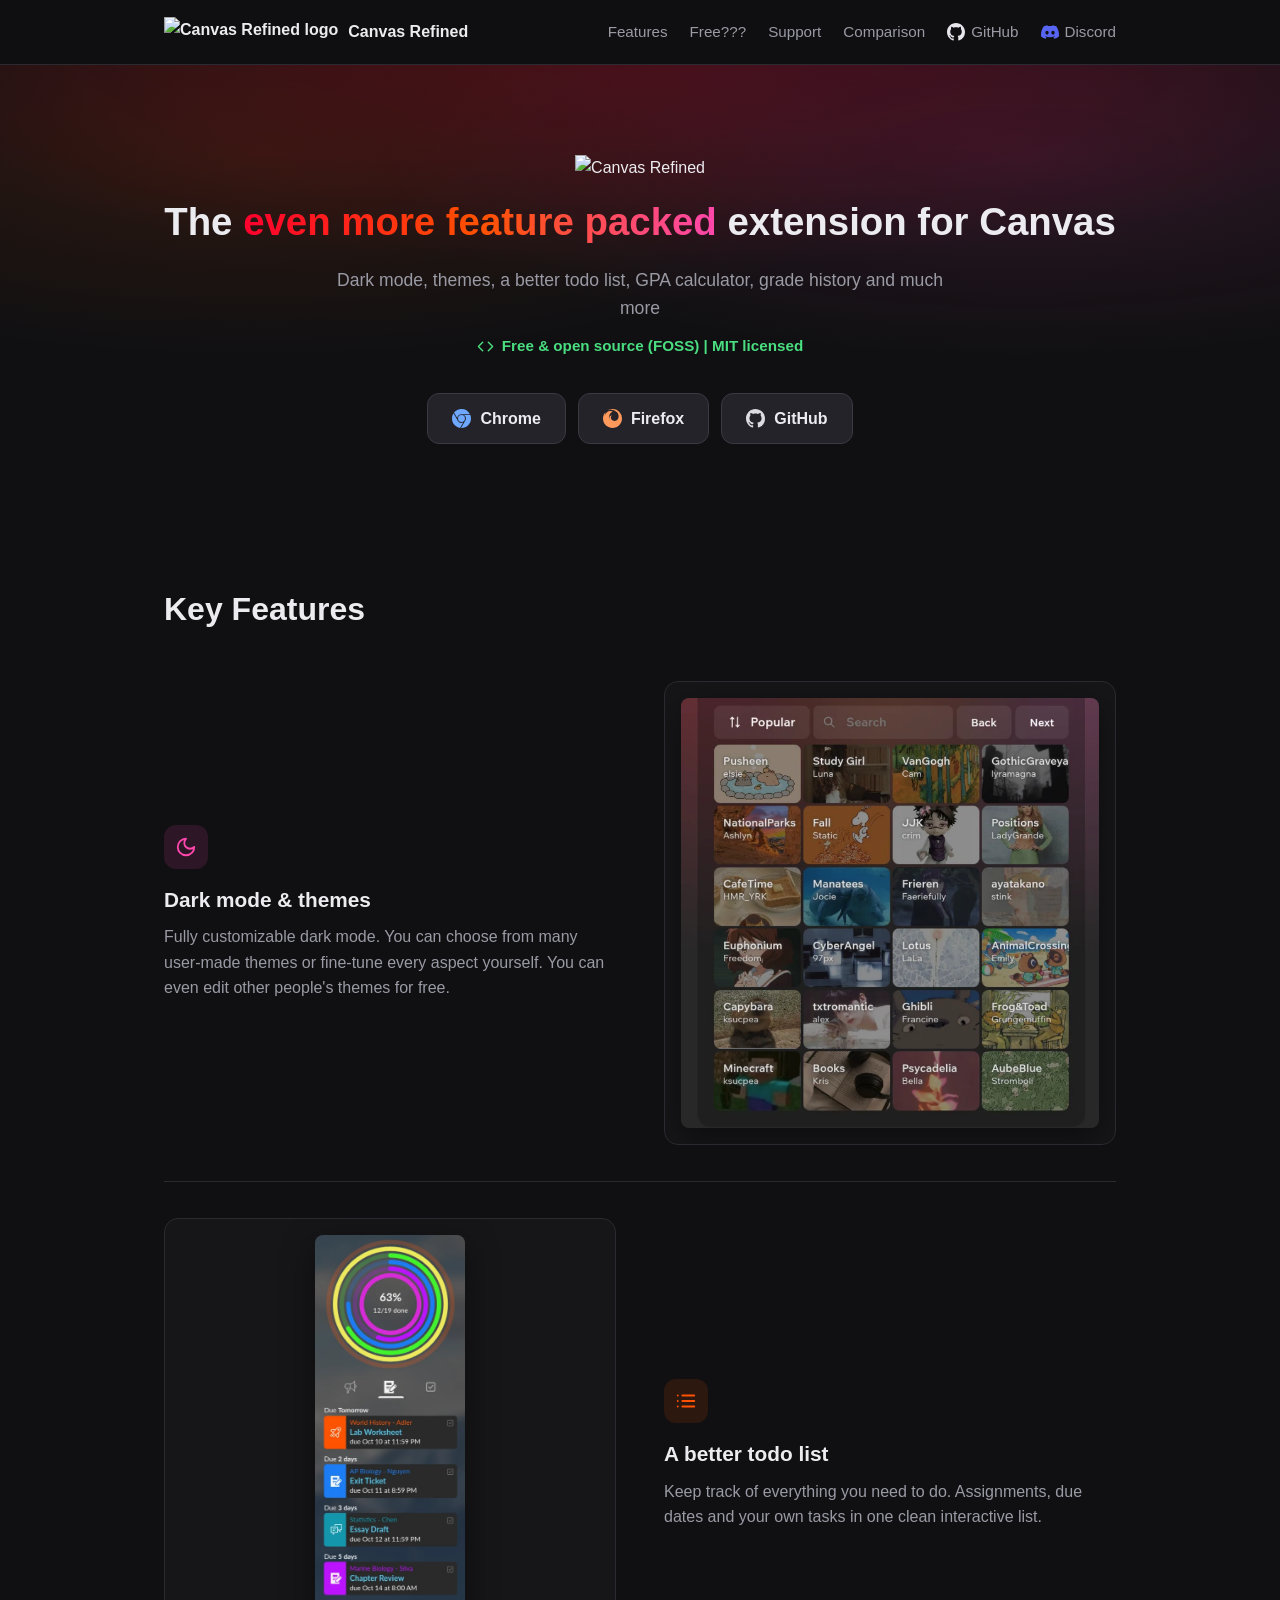
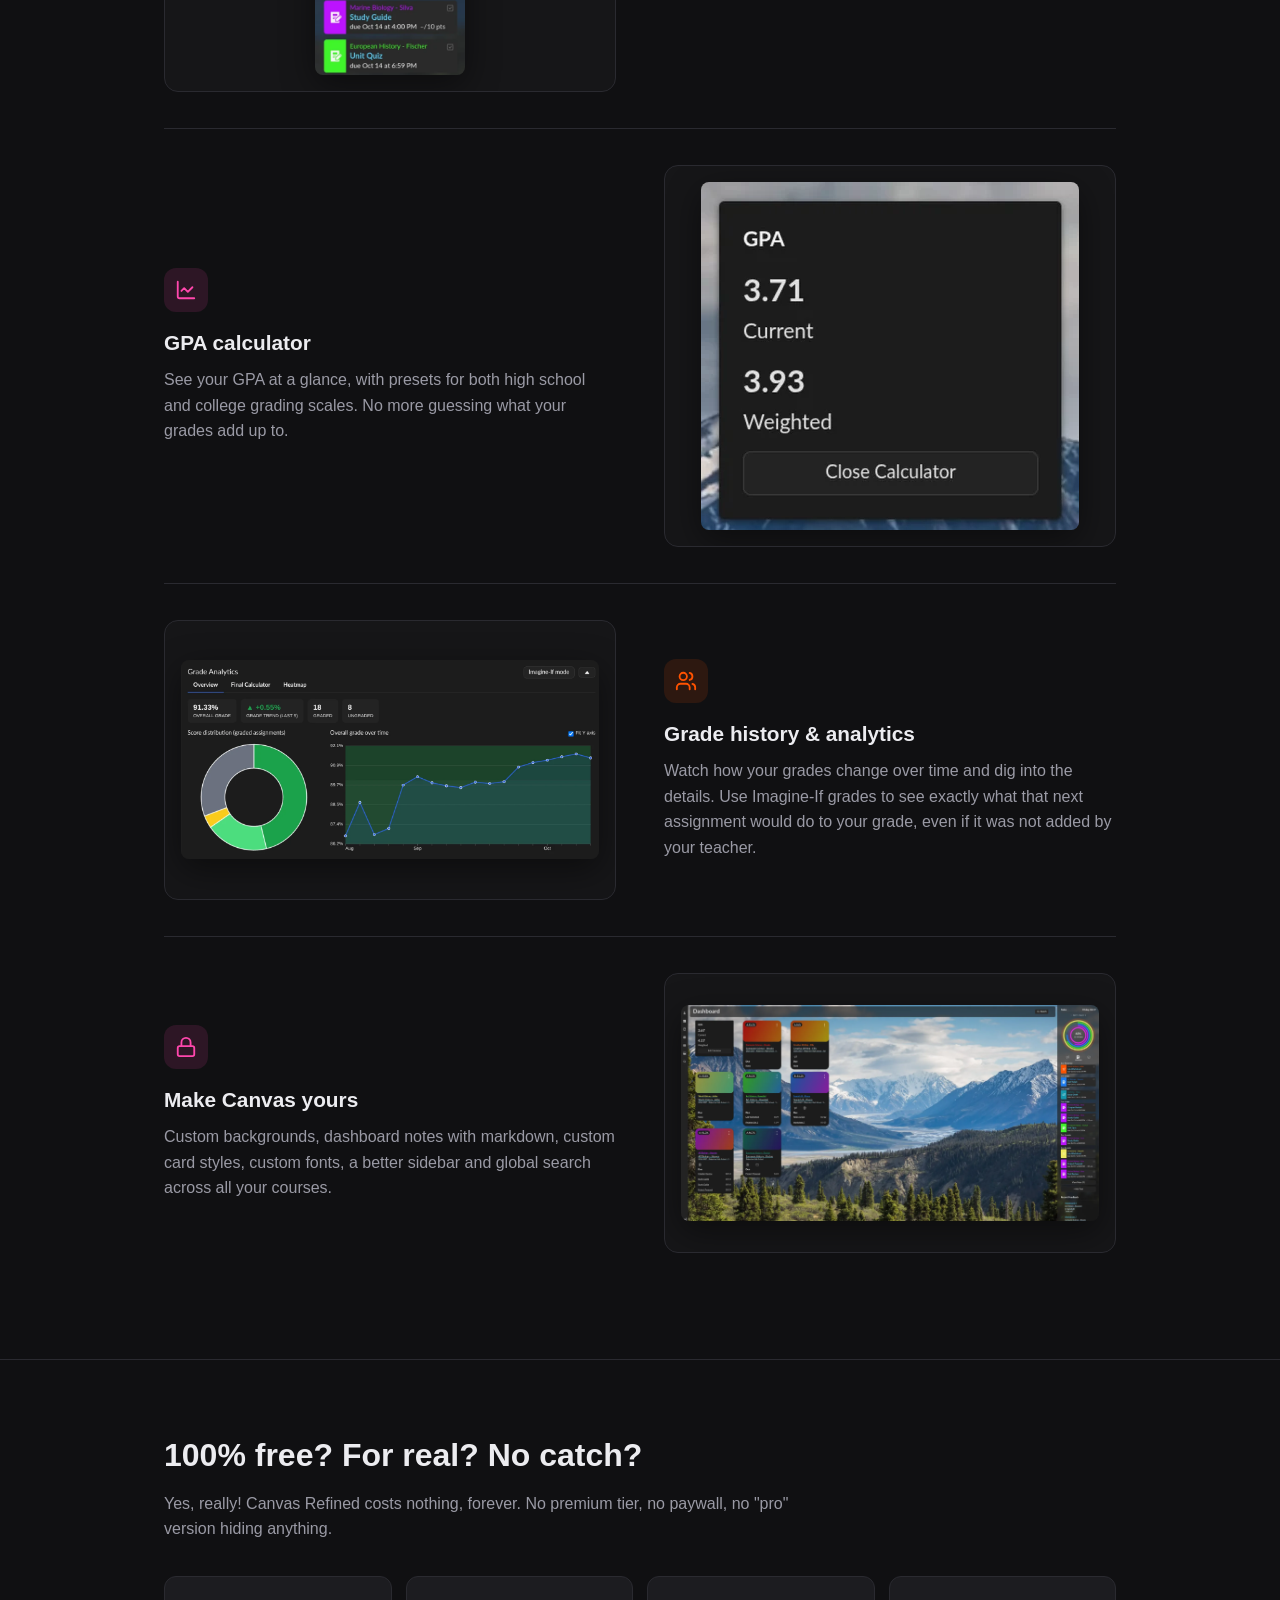
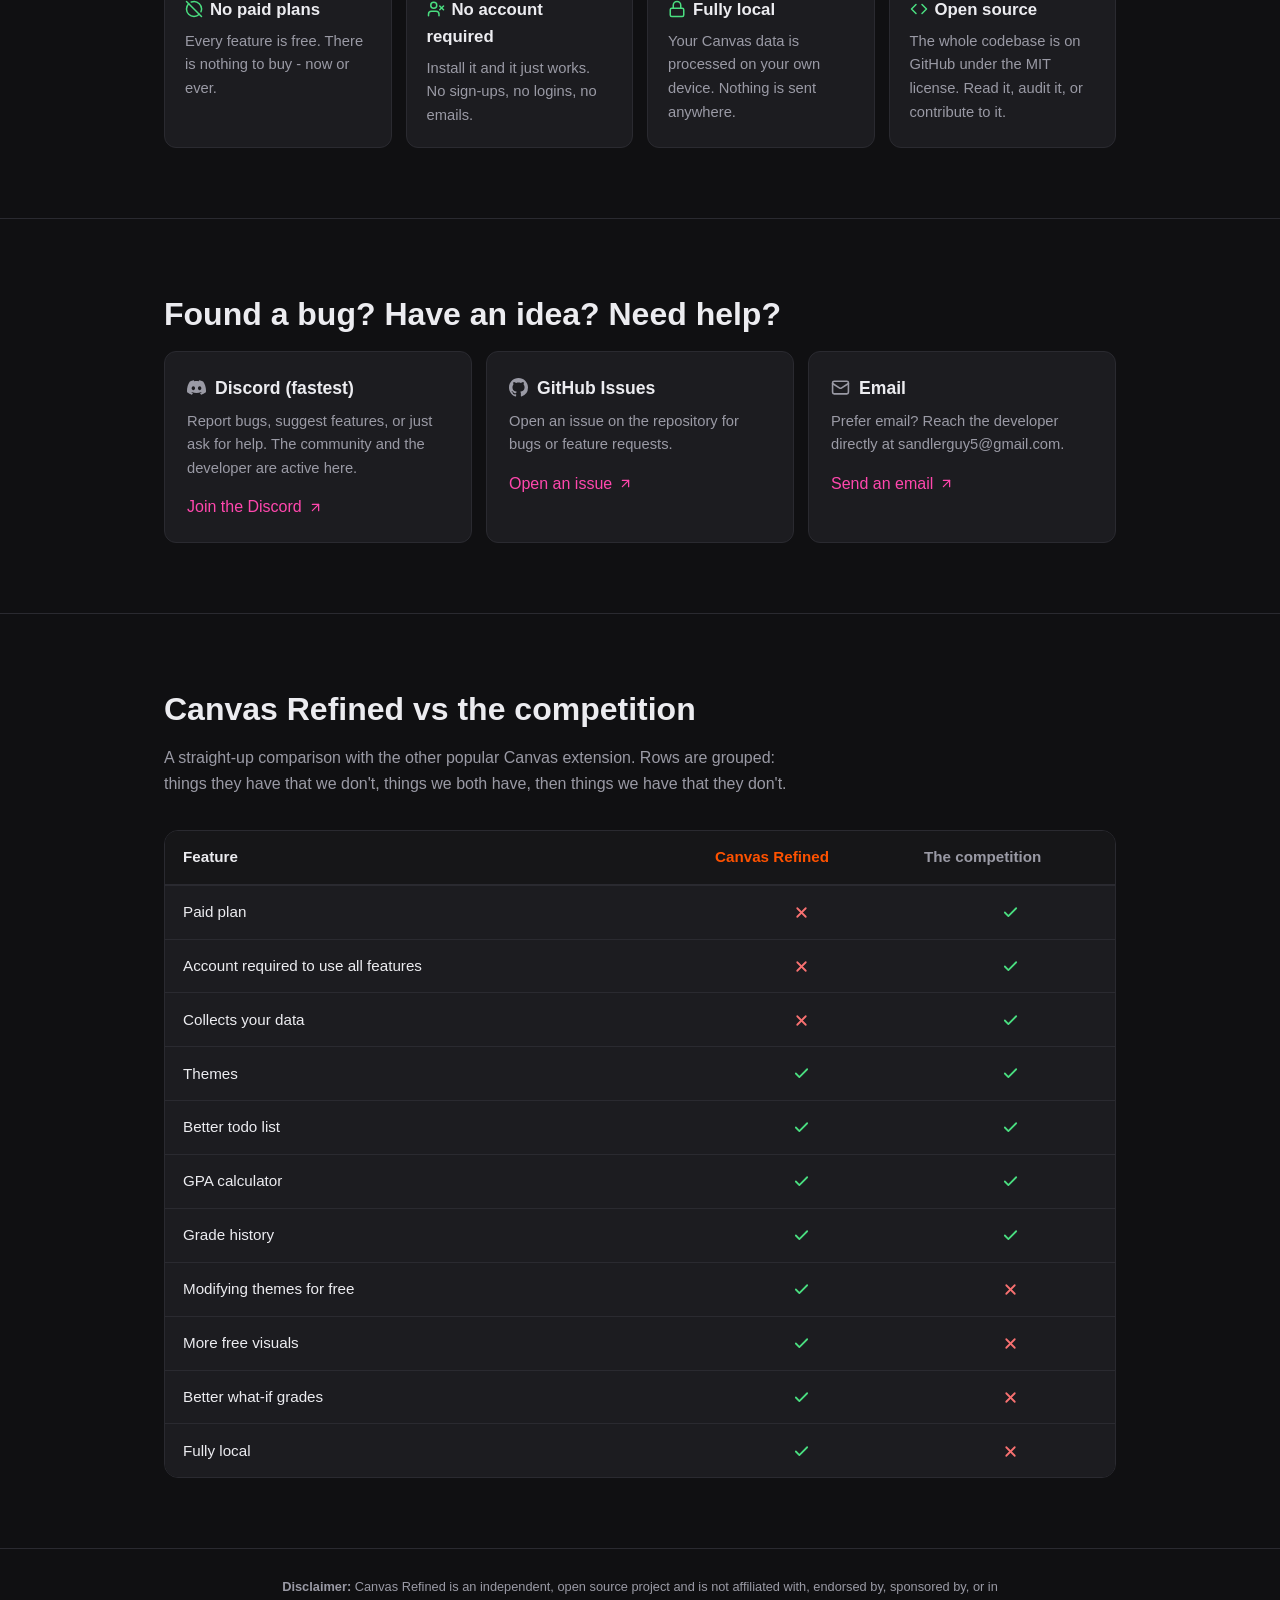
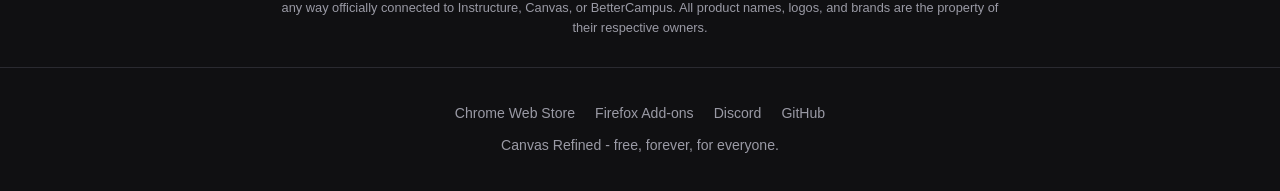
==== commit 4d4b6723: "legal disclaimer" ====
--- a/index.html
+++ b/index.html
@@ -199,6 +199,10 @@
   .row-label { display: flex; flex-direction: column; }
   .row-label small { color: var(--muted); font-weight: 400; font-size: .78rem; }
 
+  /* ---------- Disclaimer ---------- */
+  #disclaimer { padding: 28px 24px; }
+  #disclaimer p { max-width: 720px; margin: 0 auto; color: var(--muted); font-size: .8rem; line-height: 1.6; text-align: center; }
+
   /* ---------- Footer ---------- */
   footer {
     border-top: 1px solid var(--border);
@@ -473,6 +477,10 @@
   </div>
 </section>
 
+<section id="disclaimer">
+  <p><strong>Disclaimer:</strong> Canvas Refined is an independent, open source project and is not affiliated with, endorsed by, sponsored by, or in any way officially connected to Instructure, Canvas, or BetterCampus. All product names, logos, and brands are the property of their respective owners.</p>
+</section>
+
 <footer>
   <div class="foot-links">
     <a href="https://chromewebstore.google.com/detail/canvas-refined/ihienfbdfdamhmhhiokjnjmpjgbenedg" target="_blank" rel="noopener">Chrome Web Store</a>
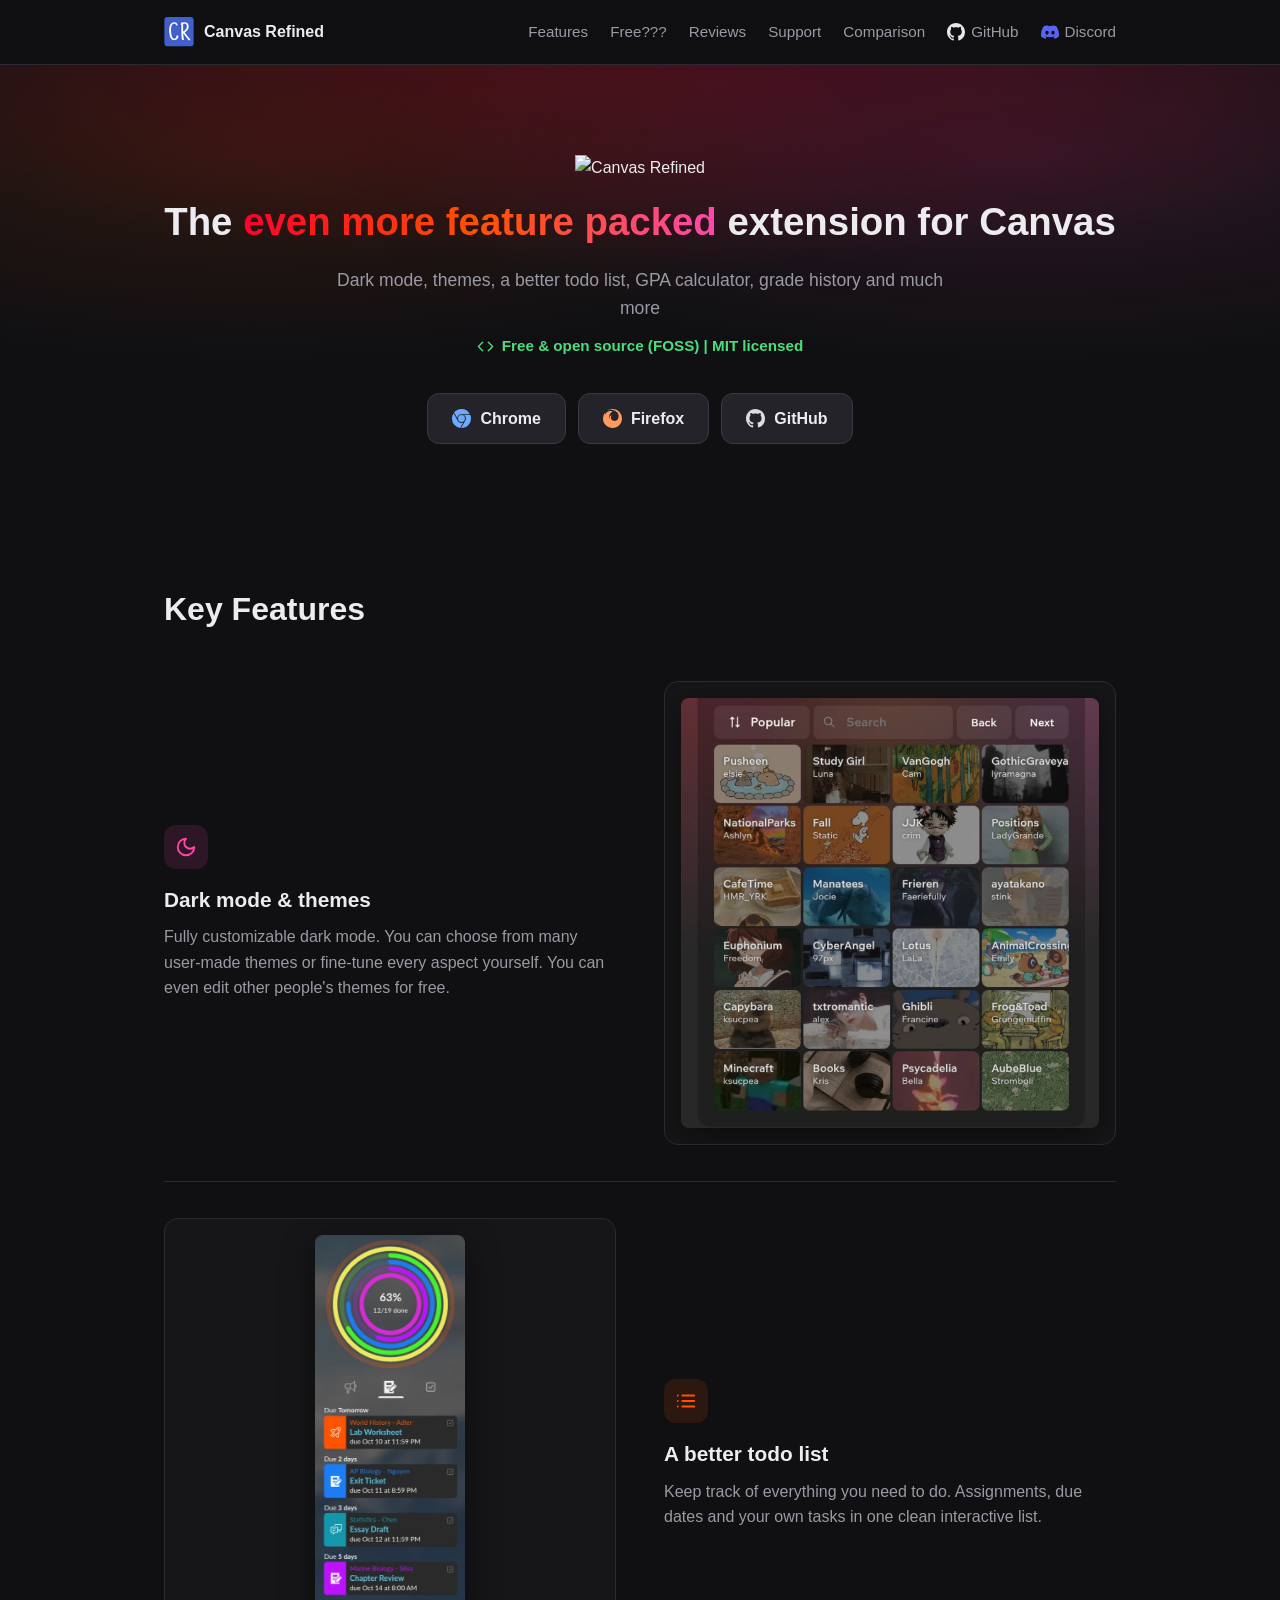
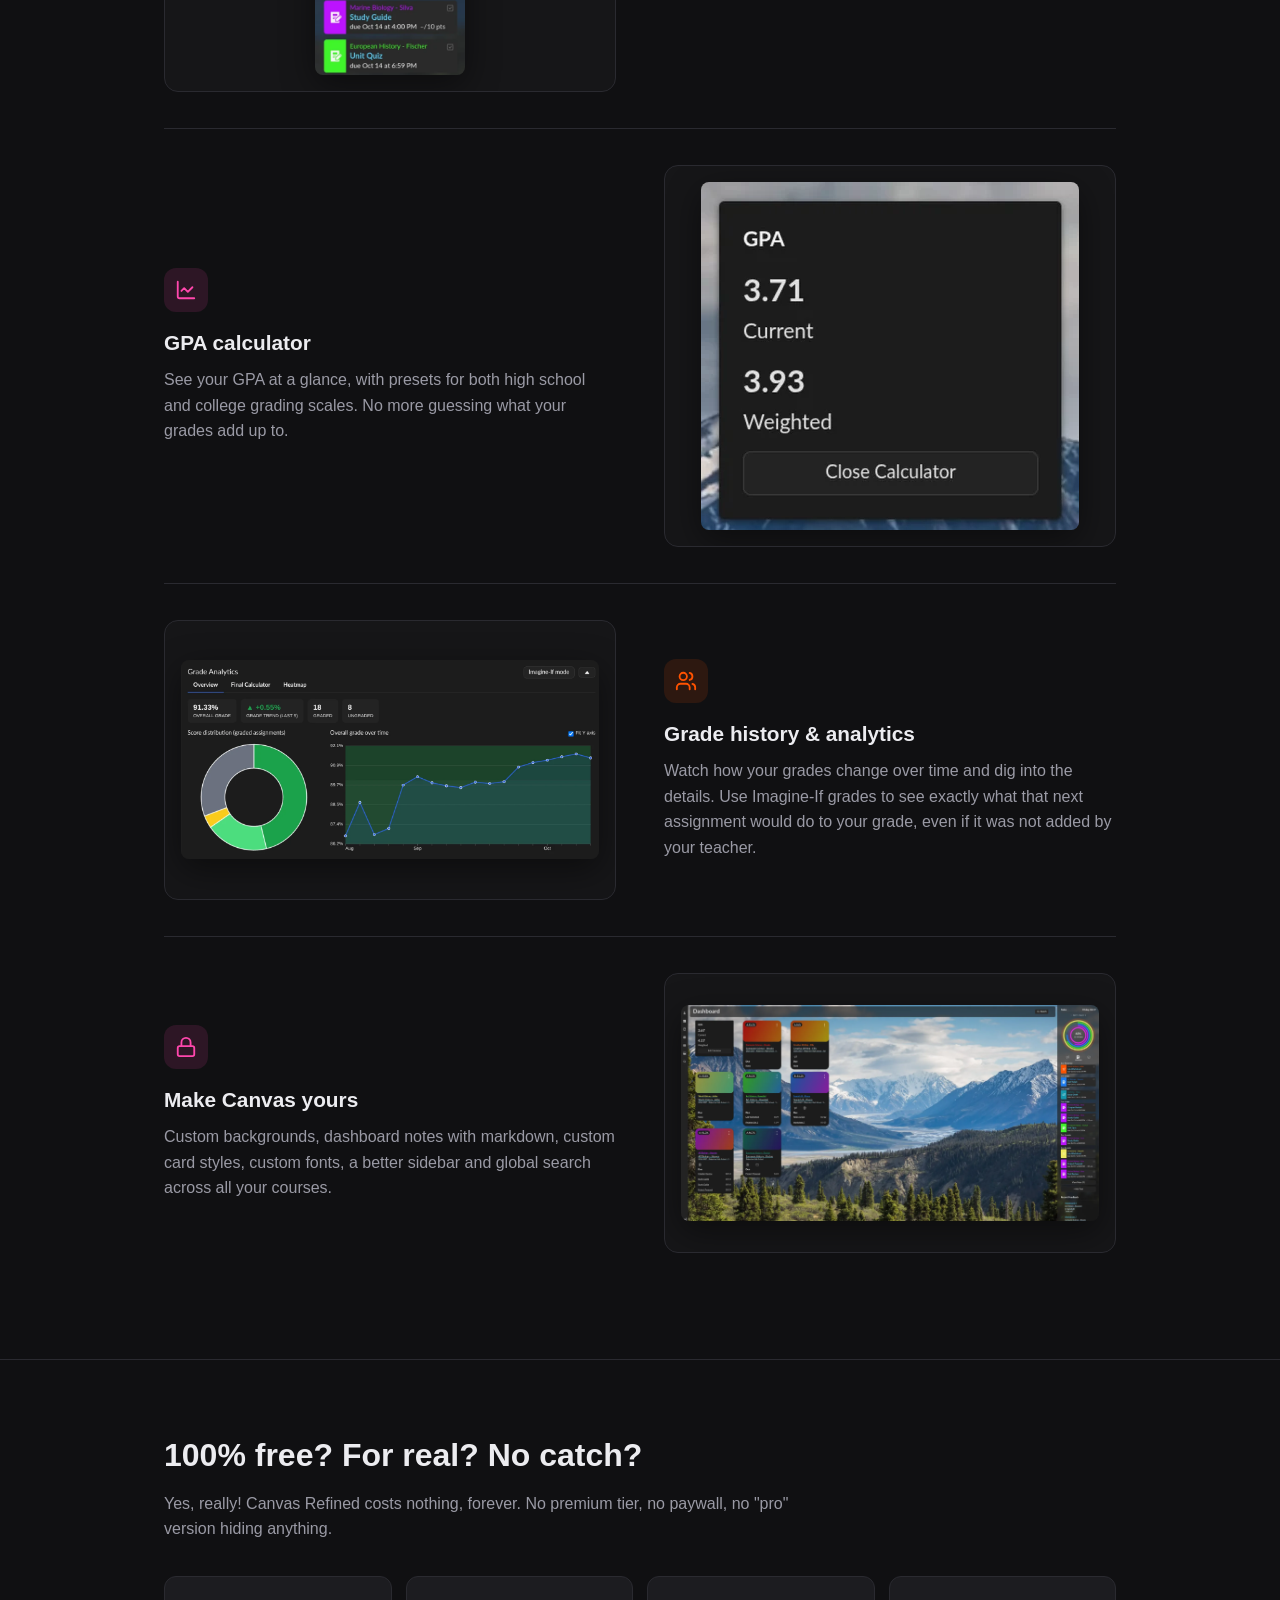
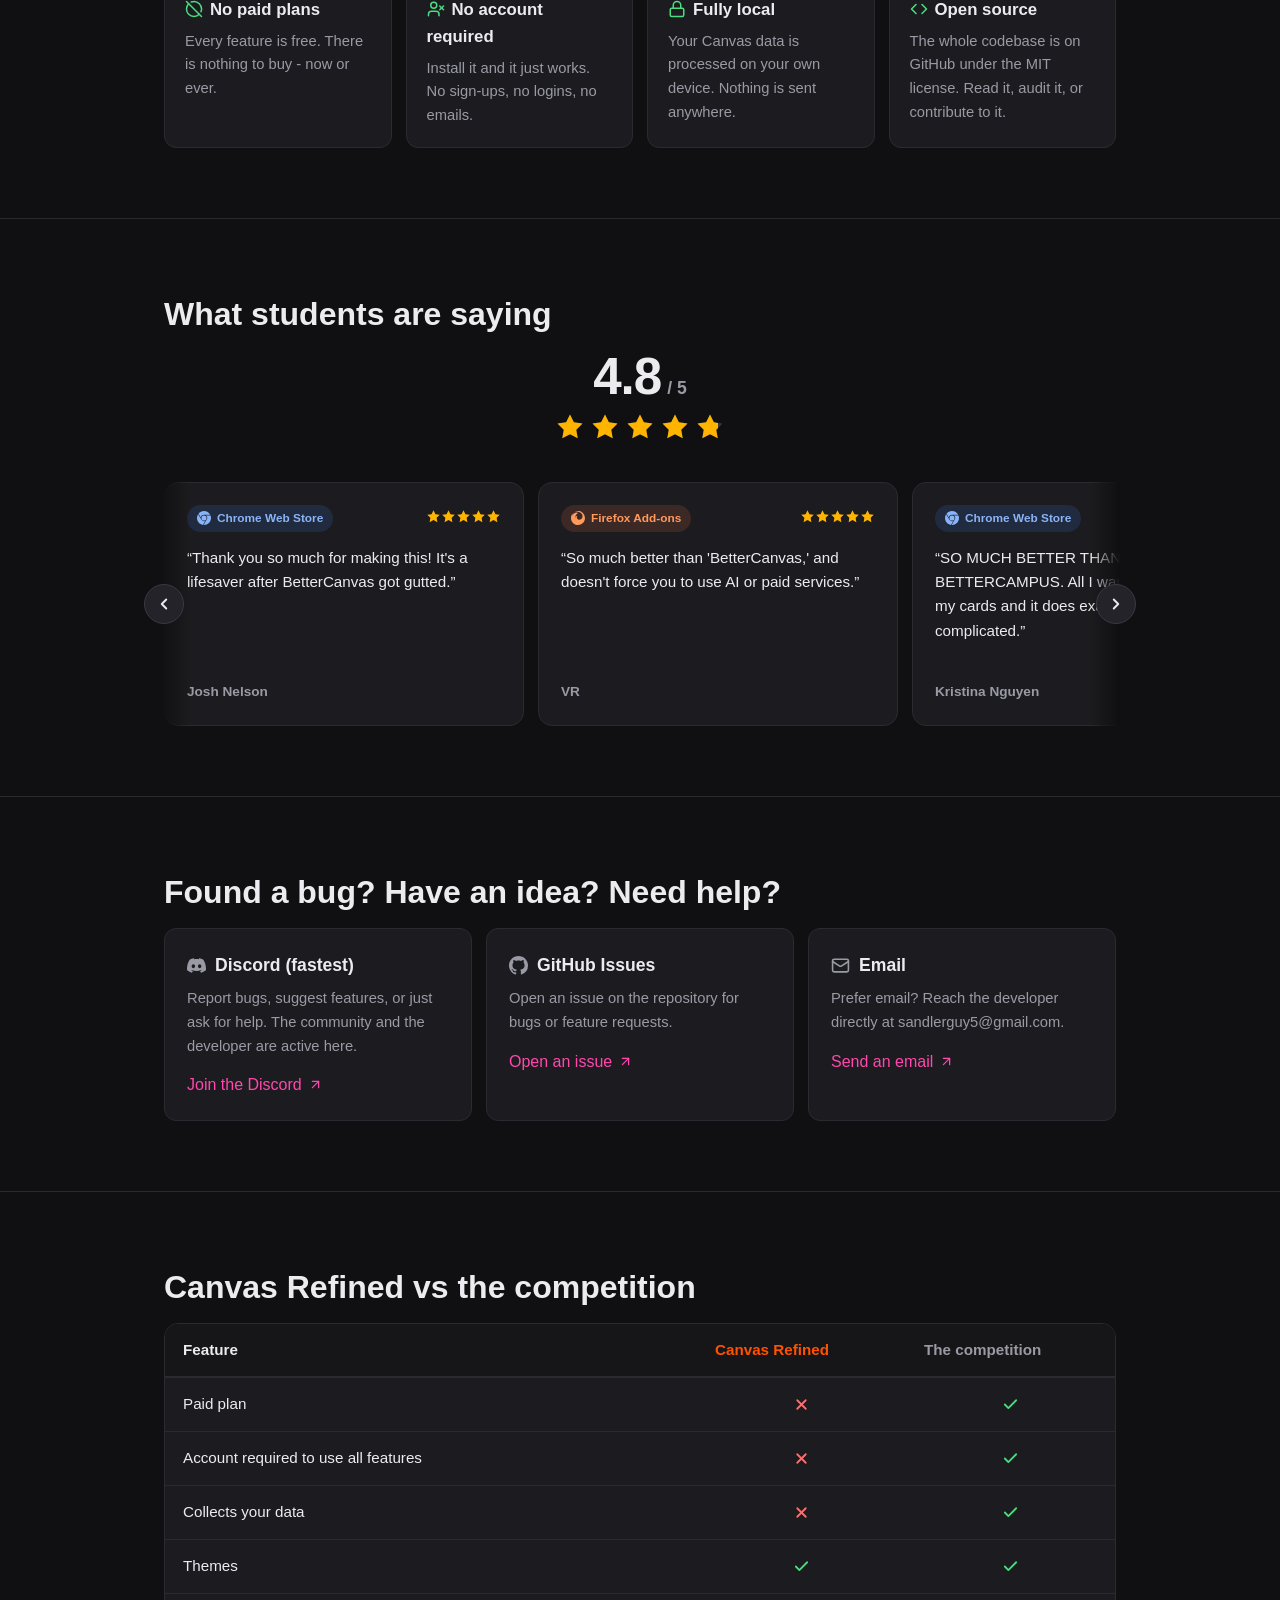
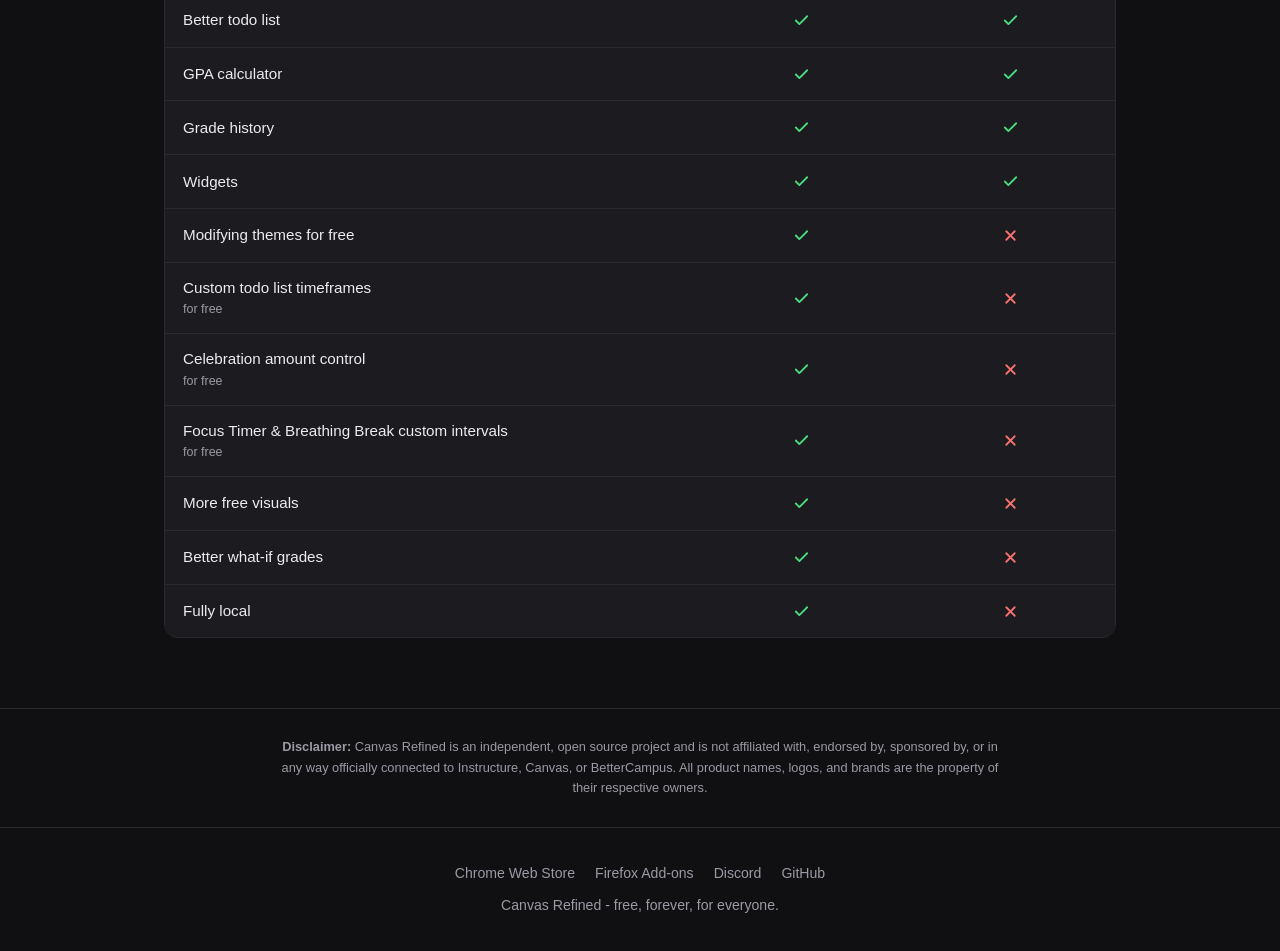
==== commit 5747246f: "small update" ====
--- a/index.html
+++ b/index.html
@@ -179,6 +179,70 @@
   .support-card a.link:hover { text-decoration: underline; }
   .support-card a.link svg { width: 15px; height: 15px; }
 
+  /* ---------- Reviews ---------- */
+  .rating-hero {
+    display: flex; flex-direction: column; align-items: center;
+    gap: 10px;
+    margin-bottom: 40px;
+  }
+  .rating-line { display: flex; align-items: baseline; gap: 6px; }
+  .rating-score { font-size: 3.2rem; font-weight: 800; line-height: 1; letter-spacing: -.02em; }
+  .rating-outof { color: var(--muted); font-size: 1.1rem; font-weight: 600; }
+  .stars { position: relative; display: inline-block; line-height: 0; }
+  .stars-bg, .stars-fill { display: flex; flex-wrap: nowrap; gap: 5px; }
+  .stars svg { width: 30px; height: 30px; flex: 0 0 30px; }
+  .stars-bg svg { fill: #353540; }
+  .stars-fill { position: absolute; top: 0; left: 0; overflow: hidden; }
+  .stars-fill svg { fill: #ffb400; }
+
+  .carousel { position: relative; }
+  .car-viewport {
+    display: flex; gap: 14px;
+    overflow-x: auto;
+    scrollbar-width: none;
+    -ms-overflow-style: none;
+    padding: 4px;
+    margin: -4px;
+    -webkit-overflow-scrolling: touch;
+    -webkit-mask-image: linear-gradient(to right, transparent 0, #000 30px, #000 calc(100% - 30px), transparent 100%);
+    mask-image: linear-gradient(to right, transparent 0, #000 30px, #000 calc(100% - 30px), transparent 100%);
+  }
+  .car-viewport::-webkit-scrollbar { display: none; }
+  .review-card {
+    flex: 0 0 min(360px, 82vw);
+    background: var(--card); border: 1px solid var(--border);
+    border-radius: 14px; padding: 22px;
+    display: flex; flex-direction: column; gap: 14px;
+  }
+  .review-top { display: flex; align-items: center; justify-content: space-between; gap: 10px; flex-wrap: wrap; }
+  .store-badge {
+    display: inline-flex; align-items: center; gap: 6px;
+    font-size: .74rem; font-weight: 600;
+    padding: 4px 10px; border-radius: 999px;
+    white-space: nowrap;
+  }
+  .store-badge svg { width: 14px; height: 14px; }
+  .store-badge.chrome { background: rgba(66,133,244,.14); color: #8ab4f8; }
+  .store-badge.chrome svg { fill: #8ab4f8; }
+  .store-badge.firefox { background: rgba(255,113,57,.14); color: #ff9a5c; }
+  .store-badge.firefox svg { fill: #ff9a5c; }
+  .review-stars svg { width: 15px; height: 15px; fill: #ffb400; }
+  .review-body { color: var(--text); font-size: .95rem; flex: 1; }
+  .review-author { color: var(--muted); font-size: .85rem; font-weight: 600; }
+
+  .car-btn {
+    position: absolute; top: 50%; transform: translateY(-50%);
+    width: 40px; height: 40px; border-radius: 50%;
+    background: #232329; border: 1px solid #3a3a44;
+    display: flex; align-items: center; justify-content: center;
+    cursor: pointer; z-index: 2;
+    transition: background .15s, border-color .15s, opacity .15s;
+  }
+  .car-btn:hover { background: #2c2c34; border-color: #4a4a56; }
+  .car-btn svg { width: 18px; height: 18px; stroke: var(--text); fill: none; stroke-width: 2.5; stroke-linecap: round; stroke-linejoin: round; }
+  .car-prev { left: -20px; }
+  .car-next { right: -20px; }
+
   /* ---------- Comparison table ---------- */
   .table-scroll { overflow-x: auto; border: 1px solid var(--border); border-radius: 14px; }
   table { width: 100%; border-collapse: collapse; min-width: 560px; background: var(--card); }
@@ -217,6 +281,7 @@
 
   @media (max-width: 760px) {
     .nav-links a span { display: none; }
+    .car-btn { display: none; }
     .feat { grid-template-columns: 1fr; gap: 20px; }
     .feat.flip .feat-text { order: 1; }
     .feat.flip .feat-img { order: 2; }
@@ -225,6 +290,10 @@
 </style>
 </head>
 <body>
+
+<svg width="0" height="0" style="position:absolute" aria-hidden="true">
+  <symbol id="star" viewBox="0 0 24 24"><path d="M12 2l3.09 6.26L22 9.27l-5 4.87 1.18 6.88L12 17.77l-6.18 3.25L7 14.14 2 9.27l6.91-1.01z"/></symbol>
+</svg>
 
 <nav>
   <div class="wrap">
@@ -235,6 +304,7 @@
     <div class="nav-links">
       <a href="#features"><span>Features</span></a>
       <a href="#free"><span>Free???</span></a>
+      <a href="#reviews"><span>Reviews</span></a>
       <a href="#support"><span>Support</span></a>
       <a href="#compare"><span>Comparison</span></a>
       <a href="https://github.com/GuySandler/CanvasRefined/" target="_blank" rel="noopener" title="GitHub">
@@ -368,6 +438,112 @@
   </div>
 </section>
 
+<section id="reviews">
+  <div class="wrap">
+    <h2>What students are saying</h2>
+    <div class="rating-hero">
+      <div class="rating-line">
+        <span class="rating-score">4.8</span>
+        <span class="rating-outof">/ 5</span>
+      </div>
+      <div class="stars" role="img" aria-label="Rated 4.8 out of 5 stars">
+        <div class="stars-bg">
+          <svg><use href="#star"/></svg><svg><use href="#star"/></svg><svg><use href="#star"/></svg><svg><use href="#star"/></svg><svg><use href="#star"/></svg>
+        </div>
+        <div class="stars-fill" style="width:96%">
+          <svg><use href="#star"/></svg><svg><use href="#star"/></svg><svg><use href="#star"/></svg><svg><use href="#star"/></svg><svg><use href="#star"/></svg>
+        </div>
+      </div>
+    </div>
+    <div class="carousel">
+      <button class="car-btn car-prev" id="reviewPrev" aria-label="Previous reviews"><svg viewBox="0 0 24 24"><path d="m15 18-6-6 6-6"/></svg></button>
+      <div class="car-viewport" id="reviewTrack">
+        <article class="review-card">
+          <div class="review-top">
+            <span class="store-badge chrome"><svg viewBox="0 0 24 24"><path d="M12 0C8.21 0 4.831 1.757 2.632 4.501l3.953 6.848A5.454 5.454 0 0 1 12 6.545h10.691A12 12 0 0 0 12 0zM1.931 5.47A11.943 11.943 0 0 0 0 12c0 6.012 4.42 10.991 10.189 11.864l3.953-6.847a5.45 5.45 0 0 1-6.865-2.29zm13.342 2.166a5.446 5.446 0 0 1 1.45 7.09l.002.001h-.002l-5.344 9.257c.206.01.413.016.621.016 6.627 0 12-5.373 12-12 0-1.54-.29-3.011-.818-4.364zM12 16.364a4.364 4.364 0 1 1 0-8.728 4.364 4.364 0 0 1 0 8.728Z"/></svg>Chrome Web Store</span>
+            <span class="review-stars"><svg><use href="#star"/></svg><svg><use href="#star"/></svg><svg><use href="#star"/></svg><svg><use href="#star"/></svg><svg><use href="#star"/></svg></span>
+          </div>
+          <p class="review-body">“Thank you so much for making this! It's a lifesaver after BetterCanvas got gutted.”</p>
+          <div class="review-author">Josh Nelson</div>
+        </article>
+        <article class="review-card">
+          <div class="review-top">
+            <span class="store-badge firefox"><svg viewBox="0 0 24 24"><path d="M20.452 3.445a11.002 11.002 0 00-2.482-1.908C16.944.997 15.098.093 12.477.032c-.734-.017-1.457.03-2.174.144-.72.114-1.398.292-2.118.56-1.017.377-1.996.975-2.574 1.554.583-.349 1.476-.733 2.55-.992a10.083 10.083 0 013.729-.167c2.341.34 4.178 1.381 5.48 2.625a8.066 8.066 0 011.298 1.587c1.468 2.382 1.33 5.376.184 7.142-.85 1.312-2.67 2.544-4.37 2.53-.583-.023-1.438-.152-2.25-.566-2.629-1.343-3.021-4.688-1.118-6.306-.632-.136-1.82.13-2.646 1.363-.742 1.107-.7 2.816-.242 4.028a6.473 6.473 0 01-.59-1.895 7.695 7.695 0 01.416-3.845A8.212 8.212 0 019.45 5.399c.896-1.069 1.908-1.72 2.75-2.005-.54-.471-1.411-.738-2.421-.767C8.31 2.583 6.327 3.061 4.7 4.41a8.148 8.148 0 00-1.976 2.414c-.455.836-.691 1.659-.697 1.678.122-1.445.704-2.994 1.248-4.055-.79.413-1.827 1.668-2.41 3.042C.095 9.37-.2 11.608.14 13.989c.966 5.668 5.9 9.982 11.843 9.982C18.62 23.971 24 18.591 24 11.956a11.93 11.93 0 00-3.548-8.511z"/></svg>Firefox Add-ons</span>
+            <span class="review-stars"><svg><use href="#star"/></svg><svg><use href="#star"/></svg><svg><use href="#star"/></svg><svg><use href="#star"/></svg><svg><use href="#star"/></svg></span>
+          </div>
+          <p class="review-body">“So much better than 'BetterCanvas,' and doesn't force you to use AI or paid services.”</p>
+          <div class="review-author">VR</div>
+        </article>
+        <article class="review-card">
+          <div class="review-top">
+            <span class="store-badge chrome"><svg viewBox="0 0 24 24"><path d="M12 0C8.21 0 4.831 1.757 2.632 4.501l3.953 6.848A5.454 5.454 0 0 1 12 6.545h10.691A12 12 0 0 0 12 0zM1.931 5.47A11.943 11.943 0 0 0 0 12c0 6.012 4.42 10.991 10.189 11.864l3.953-6.847a5.45 5.45 0 0 1-6.865-2.29zm13.342 2.166a5.446 5.446 0 0 1 1.45 7.09l.002.001h-.002l-5.344 9.257c.206.01.413.016.621.016 6.627 0 12-5.373 12-12 0-1.54-.29-3.011-.818-4.364zM12 16.364a4.364 4.364 0 1 1 0-8.728 4.364 4.364 0 0 1 0 8.728Z"/></svg>Chrome Web Store</span>
+            <span class="review-stars"><svg><use href="#star"/></svg><svg><use href="#star"/></svg><svg><use href="#star"/></svg><svg><use href="#star"/></svg><svg><use href="#star"/></svg></span>
+          </div>
+          <p class="review-body">“SO MUCH BETTER THAN BETTERCAMPUS. All I want is to customize my cards and it does exactly that, and it's not complicated.”</p>
+          <div class="review-author">Kristina Nguyen</div>
+        </article>
+        <article class="review-card">
+          <div class="review-top">
+            <span class="store-badge firefox"><svg viewBox="0 0 24 24"><path d="M20.452 3.445a11.002 11.002 0 00-2.482-1.908C16.944.997 15.098.093 12.477.032c-.734-.017-1.457.03-2.174.144-.72.114-1.398.292-2.118.56-1.017.377-1.996.975-2.574 1.554.583-.349 1.476-.733 2.55-.992a10.083 10.083 0 013.729-.167c2.341.34 4.178 1.381 5.48 2.625a8.066 8.066 0 011.298 1.587c1.468 2.382 1.33 5.376.184 7.142-.85 1.312-2.67 2.544-4.37 2.53-.583-.023-1.438-.152-2.25-.566-2.629-1.343-3.021-4.688-1.118-6.306-.632-.136-1.82.13-2.646 1.363-.742 1.107-.7 2.816-.242 4.028a6.473 6.473 0 01-.59-1.895 7.695 7.695 0 01.416-3.845A8.212 8.212 0 019.45 5.399c.896-1.069 1.908-1.72 2.75-2.005-.54-.471-1.411-.738-2.421-.767C8.31 2.583 6.327 3.061 4.7 4.41a8.148 8.148 0 00-1.976 2.414c-.455.836-.691 1.659-.697 1.678.122-1.445.704-2.994 1.248-4.055-.79.413-1.827 1.668-2.41 3.042C.095 9.37-.2 11.608.14 13.989c.966 5.668 5.9 9.982 11.843 9.982C18.62 23.971 24 18.591 24 11.956a11.93 11.93 0 00-3.548-8.511z"/></svg>Firefox Add-ons</span>
+            <span class="review-stars"><svg><use href="#star"/></svg><svg><use href="#star"/></svg><svg><use href="#star"/></svg><svg><use href="#star"/></svg><svg><use href="#star"/></svg></span>
+          </div>
+          <p class="review-body">“The perfect replacement for BetterCanvas after it became the much worse BetterCampus. Has everything BetterCanvas had plus more!”</p>
+          <div class="review-author">FunniFox</div>
+        </article>
+        <article class="review-card">
+          <div class="review-top">
+            <span class="store-badge chrome"><svg viewBox="0 0 24 24"><path d="M12 0C8.21 0 4.831 1.757 2.632 4.501l3.953 6.848A5.454 5.454 0 0 1 12 6.545h10.691A12 12 0 0 0 12 0zM1.931 5.47A11.943 11.943 0 0 0 0 12c0 6.012 4.42 10.991 10.189 11.864l3.953-6.847a5.45 5.45 0 0 1-6.865-2.29zm13.342 2.166a5.446 5.446 0 0 1 1.45 7.09l.002.001h-.002l-5.344 9.257c.206.01.413.016.621.016 6.627 0 12-5.373 12-12 0-1.54-.29-3.011-.818-4.364zM12 16.364a4.364 4.364 0 1 1 0-8.728 4.364 4.364 0 0 1 0 8.728Z"/></svg>Chrome Web Store</span>
+            <span class="review-stars"><svg><use href="#star"/></svg><svg><use href="#star"/></svg><svg><use href="#star"/></svg><svg><use href="#star"/></svg><svg><use href="#star"/></svg></span>
+          </div>
+          <p class="review-body">“Thank you so much, it works great and it's so much simpler than the new BetterCampus update!!”</p>
+          <div class="review-author">CASSIDY YEE</div>
+        </article>
+        <article class="review-card">
+          <div class="review-top">
+            <span class="store-badge firefox"><svg viewBox="0 0 24 24"><path d="M20.452 3.445a11.002 11.002 0 00-2.482-1.908C16.944.997 15.098.093 12.477.032c-.734-.017-1.457.03-2.174.144-.72.114-1.398.292-2.118.56-1.017.377-1.996.975-2.574 1.554.583-.349 1.476-.733 2.55-.992a10.083 10.083 0 013.729-.167c2.341.34 4.178 1.381 5.48 2.625a8.066 8.066 0 011.298 1.587c1.468 2.382 1.33 5.376.184 7.142-.85 1.312-2.67 2.544-4.37 2.53-.583-.023-1.438-.152-2.25-.566-2.629-1.343-3.021-4.688-1.118-6.306-.632-.136-1.82.13-2.646 1.363-.742 1.107-.7 2.816-.242 4.028a6.473 6.473 0 01-.59-1.895 7.695 7.695 0 01.416-3.845A8.212 8.212 0 019.45 5.399c.896-1.069 1.908-1.72 2.75-2.005-.54-.471-1.411-.738-2.421-.767C8.31 2.583 6.327 3.061 4.7 4.41a8.148 8.148 0 00-1.976 2.414c-.455.836-.691 1.659-.697 1.678.122-1.445.704-2.994 1.248-4.055-.79.413-1.827 1.668-2.41 3.042C.095 9.37-.2 11.608.14 13.989c.966 5.668 5.9 9.982 11.843 9.982C18.62 23.971 24 18.591 24 11.956a11.93 11.93 0 00-3.548-8.511z"/></svg>Firefox Add-ons</span>
+            <span class="review-stars"><svg><use href="#star"/></svg><svg><use href="#star"/></svg><svg><use href="#star"/></svg><svg><use href="#star"/></svg><svg><use href="#star"/></svg></span>
+          </div>
+          <p class="review-body">“This version is much better than the “updated” version of BetterCanvas. This guy is a hero.”</p>
+          <div class="review-author">Firefox user</div>
+        </article>
+        <article class="review-card">
+          <div class="review-top">
+            <span class="store-badge chrome"><svg viewBox="0 0 24 24"><path d="M12 0C8.21 0 4.831 1.757 2.632 4.501l3.953 6.848A5.454 5.454 0 0 1 12 6.545h10.691A12 12 0 0 0 12 0zM1.931 5.47A11.943 11.943 0 0 0 0 12c0 6.012 4.42 10.991 10.189 11.864l3.953-6.847a5.45 5.45 0 0 1-6.865-2.29zm13.342 2.166a5.446 5.446 0 0 1 1.45 7.09l.002.001h-.002l-5.344 9.257c.206.01.413.016.621.016 6.627 0 12-5.373 12-12 0-1.54-.29-3.011-.818-4.364zM12 16.364a4.364 4.364 0 1 1 0-8.728 4.364 4.364 0 0 1 0 8.728Z"/></svg>Chrome Web Store</span>
+            <span class="review-stars"><svg><use href="#star"/></svg><svg><use href="#star"/></svg><svg><use href="#star"/></svg><svg><use href="#star"/></svg><svg><use href="#star"/></svg></span>
+          </div>
+          <p class="review-body">“Fire asf, so many options for customization and tons of themes. I might've spent an hour designing my dashboard :'0”</p>
+          <div class="review-author">ayebeeceedi</div>
+        </article>
+        <article class="review-card">
+          <div class="review-top">
+            <span class="store-badge firefox"><svg viewBox="0 0 24 24"><path d="M20.452 3.445a11.002 11.002 0 00-2.482-1.908C16.944.997 15.098.093 12.477.032c-.734-.017-1.457.03-2.174.144-.72.114-1.398.292-2.118.56-1.017.377-1.996.975-2.574 1.554.583-.349 1.476-.733 2.55-.992a10.083 10.083 0 013.729-.167c2.341.34 4.178 1.381 5.48 2.625a8.066 8.066 0 011.298 1.587c1.468 2.382 1.33 5.376.184 7.142-.85 1.312-2.67 2.544-4.37 2.53-.583-.023-1.438-.152-2.25-.566-2.629-1.343-3.021-4.688-1.118-6.306-.632-.136-1.82.13-2.646 1.363-.742 1.107-.7 2.816-.242 4.028a6.473 6.473 0 01-.59-1.895 7.695 7.695 0 01.416-3.845A8.212 8.212 0 019.45 5.399c.896-1.069 1.908-1.72 2.75-2.005-.54-.471-1.411-.738-2.421-.767C8.31 2.583 6.327 3.061 4.7 4.41a8.148 8.148 0 00-1.976 2.414c-.455.836-.691 1.659-.697 1.678.122-1.445.704-2.994 1.248-4.055-.79.413-1.827 1.668-2.41 3.042C.095 9.37-.2 11.608.14 13.989c.966 5.668 5.9 9.982 11.843 9.982C18.62 23.971 24 18.591 24 11.956a11.93 11.93 0 00-3.548-8.511z"/></svg>Firefox Add-ons</span>
+            <span class="review-stars"><svg><use href="#star"/></svg><svg><use href="#star"/></svg><svg><use href="#star"/></svg><svg><use href="#star"/></svg><svg><use href="#star"/></svg></span>
+          </div>
+          <p class="review-body">“The official BetterCampus Firefox add-on hasn't been updated since 2024, so funnily enough this add-on has more features (on Firefox) than BetterCampus… thank you Guy for essentially making better-bettercampus.”</p>
+          <div class="review-author">Firefox user</div>
+        </article>
+        <article class="review-card">
+          <div class="review-top">
+            <span class="store-badge chrome"><svg viewBox="0 0 24 24"><path d="M12 0C8.21 0 4.831 1.757 2.632 4.501l3.953 6.848A5.454 5.454 0 0 1 12 6.545h10.691A12 12 0 0 0 12 0zM1.931 5.47A11.943 11.943 0 0 0 0 12c0 6.012 4.42 10.991 10.189 11.864l3.953-6.847a5.45 5.45 0 0 1-6.865-2.29zm13.342 2.166a5.446 5.446 0 0 1 1.45 7.09l.002.001h-.002l-5.344 9.257c.206.01.413.016.621.016 6.627 0 12-5.373 12-12 0-1.54-.29-3.011-.818-4.364zM12 16.364a4.364 4.364 0 1 1 0-8.728 4.364 4.364 0 0 1 0 8.728Z"/></svg>Chrome Web Store</span>
+            <span class="review-stars"><svg><use href="#star"/></svg><svg><use href="#star"/></svg><svg><use href="#star"/></svg><svg><use href="#star"/></svg><svg><use href="#star"/></svg></span>
+          </div>
+          <p class="review-body">“Amazing!!! Such a relief to not be hassled to buy premium every time I change my theme. I can complete my semester in peace now 😊”</p>
+          <div class="review-author">Bruce Wayne</div>
+        </article>
+        <article class="review-card">
+          <div class="review-top">
+            <span class="store-badge firefox"><svg viewBox="0 0 24 24"><path d="M20.452 3.445a11.002 11.002 0 00-2.482-1.908C16.944.997 15.098.093 12.477.032c-.734-.017-1.457.03-2.174.144-.72.114-1.398.292-2.118.56-1.017.377-1.996.975-2.574 1.554.583-.349 1.476-.733 2.55-.992a10.083 10.083 0 013.729-.167c2.341.34 4.178 1.381 5.48 2.625a8.066 8.066 0 011.298 1.587c1.468 2.382 1.33 5.376.184 7.142-.85 1.312-2.67 2.544-4.37 2.53-.583-.023-1.438-.152-2.25-.566-2.629-1.343-3.021-4.688-1.118-6.306-.632-.136-1.82.13-2.646 1.363-.742 1.107-.7 2.816-.242 4.028a6.473 6.473 0 01-.59-1.895 7.695 7.695 0 01.416-3.845A8.212 8.212 0 019.45 5.399c.896-1.069 1.908-1.72 2.75-2.005-.54-.471-1.411-.738-2.421-.767C8.31 2.583 6.327 3.061 4.7 4.41a8.148 8.148 0 00-1.976 2.414c-.455.836-.691 1.659-.697 1.678.122-1.445.704-2.994 1.248-4.055-.79.413-1.827 1.668-2.41 3.042C.095 9.37-.2 11.608.14 13.989c.966 5.668 5.9 9.982 11.843 9.982C18.62 23.971 24 18.591 24 11.956a11.93 11.93 0 00-3.548-8.511z"/></svg>Firefox Add-ons</span>
+            <span class="review-stars"><svg><use href="#star"/></svg><svg><use href="#star"/></svg><svg><use href="#star"/></svg><svg><use href="#star"/></svg><svg><use href="#star"/></svg></span>
+          </div>
+          <p class="review-body">“just as beautiful as the day i downloaded it like 2 years ago”</p>
+          <div class="review-author">oompalucca</div>
+        </article>
+      </div>
+      <button class="car-btn car-next" id="reviewNext" aria-label="Next reviews"><svg viewBox="0 0 24 24"><path d="m9 18 6-6-6-6"/></svg></button>
+    </div>
+  </div>
+</section>
+
 <section id="support">
   <div class="wrap">
     <h2>Found a bug? Have an idea? Need help?</h2>
@@ -400,7 +576,6 @@
 <section id="compare">
   <div class="wrap">
     <h2>Canvas Refined vs the competition</h2>
-    <p class="sub">A straight-up comparison with the other popular Canvas extension. Rows are grouped: things they have that we don't, things we both have, then things we have that they don't.</p>
     <div class="table-scroll">
       <table>
         <thead>
@@ -449,10 +624,30 @@
             <td class="check yes"><svg viewBox="0 0 24 24"><path d="M20 6 9 17l-5-5"/></svg></td>
             <td class="check yes"><svg viewBox="0 0 24 24"><path d="M20 6 9 17l-5-5"/></svg></td>
           </tr>
+          <tr>
+            <td>Widgets</td>
+            <td class="check yes"><svg viewBox="0 0 24 24"><path d="M20 6 9 17l-5-5"/></svg></td>
+            <td class="check yes"><svg viewBox="0 0 24 24"><path d="M20 6 9 17l-5-5"/></svg></td>
+          </tr>
 
           <!-- We have it, they don't -->
           <tr>
             <td>Modifying themes for free</td>
+            <td class="check yes"><svg viewBox="0 0 24 24"><path d="M20 6 9 17l-5-5"/></svg></td>
+            <td class="check no"><svg viewBox="0 0 24 24"><path d="M18 6 6 18"/><path d="m6 6 12 12"/></svg></td>
+          </tr>
+          <tr>
+            <td><span class="row-label">Custom todo list timeframes<small>for free</small></span></td>
+            <td class="check yes"><svg viewBox="0 0 24 24"><path d="M20 6 9 17l-5-5"/></svg></td>
+            <td class="check no"><svg viewBox="0 0 24 24"><path d="M18 6 6 18"/><path d="m6 6 12 12"/></svg></td>
+          </tr>
+          <tr>
+            <td><span class="row-label">Celebration amount control<small>for free</small></span></td>
+            <td class="check yes"><svg viewBox="0 0 24 24"><path d="M20 6 9 17l-5-5"/></svg></td>
+            <td class="check no"><svg viewBox="0 0 24 24"><path d="M18 6 6 18"/><path d="m6 6 12 12"/></svg></td>
+          </tr>
+          <tr>
+            <td><span class="row-label">Focus Timer &amp; Breathing Break custom intervals<small>for free</small></span></td>
             <td class="check yes"><svg viewBox="0 0 24 24"><path d="M20 6 9 17l-5-5"/></svg></td>
             <td class="check no"><svg viewBox="0 0 24 24"><path d="M18 6 6 18"/><path d="m6 6 12 12"/></svg></td>
           </tr>
@@ -491,5 +686,102 @@
   <div>Canvas Refined - free, forever, for everyone.</div>
 </footer>
 
+<script>
+(function () {
+  var track = document.getElementById('reviewTrack');
+  var prev = document.getElementById('reviewPrev');
+  var next = document.getElementById('reviewNext');
+  if (!track || !prev || !next) return;
+
+  var reduceMotion = window.matchMedia('(prefers-reduced-motion: reduce)').matches;
+
+  /* Clone the cards twice so the strip can loop forever in both directions. */
+  var originals = Array.prototype.slice.call(track.children);
+  if (!originals.length) return;
+  for (var pass = 0; pass < 2; pass++) {
+    originals.forEach(function (card) {
+      var clone = card.cloneNode(true);
+      clone.setAttribute('aria-hidden', 'true');
+      track.appendChild(clone);
+    });
+  }
+
+  var groupW = 0;        // width of one full set of cards (incl. gaps)
+  var paused = false;
+  var idleUntil = 0;     // auto-scroll stays off briefly after user interaction
+  var SPEED = 0.85;      // px per frame
+
+  function gapPx() {
+    var cs = getComputedStyle(track);
+    return parseFloat(cs.columnGap || cs.gap) || 0;
+  }
+
+  function measure() {
+    var card = track.firstElementChild;
+    if (!card) return;
+    groupW = (card.getBoundingClientRect().width + gapPx()) * originals.length;
+    if (groupW < 1) groupW = 0;
+  }
+
+  /* Keep the viewport inside the middle copy of the set; the copies are
+     identical so the correction is invisible. */
+  function normalize() {
+    if (!groupW) return;
+    var x = track.scrollLeft;
+    if (x > groupW * 1.9) track.scrollLeft = x - groupW;
+    else if (x < groupW * 0.1) track.scrollLeft = x + groupW;
+  }
+
+  function holdAuto(ms) {
+    idleUntil = performance.now() + (ms || 2200);
+  }
+
+  function step() {
+    var card = track.firstElementChild;
+    return card ? card.getBoundingClientRect().width + gapPx() : 360;
+  }
+
+  prev.addEventListener('click', function () {
+    holdAuto();
+    track.scrollBy({ left: -step(), behavior: reduceMotion ? 'auto' : 'smooth' });
+  });
+  next.addEventListener('click', function () {
+    holdAuto();
+    track.scrollBy({ left: step(), behavior: reduceMotion ? 'auto' : 'smooth' });
+  });
+
+  track.addEventListener('scroll', normalize, { passive: true });
+  track.addEventListener('wheel', function () { holdAuto(); }, { passive: true });
+
+  ['pointerenter', 'focusin'].forEach(function (evt) {
+    track.addEventListener(evt, function () { paused = true; });
+  });
+  ['pointerleave', 'focusout'].forEach(function (evt) {
+    track.addEventListener(evt, function () { paused = false; });
+  });
+  track.addEventListener('touchstart', function () { paused = true; }, { passive: true });
+  track.addEventListener('touchend', function () { paused = false; }, { passive: true });
+
+  window.addEventListener('resize', function () {
+    measure();
+    track.scrollLeft = groupW;
+  });
+
+  /* Start in the middle copy. */
+  measure();
+  if (groupW) track.scrollLeft = groupW;
+
+  if (!reduceMotion && SPEED > 0) {
+    (function tick() {
+      var now = performance.now();
+      if (!paused && now > idleUntil && groupW && !document.hidden) {
+        track.scrollLeft += SPEED;
+      }
+      requestAnimationFrame(tick);
+    })();
+  }
+})();
+</script>
+
 </body>
 </html>
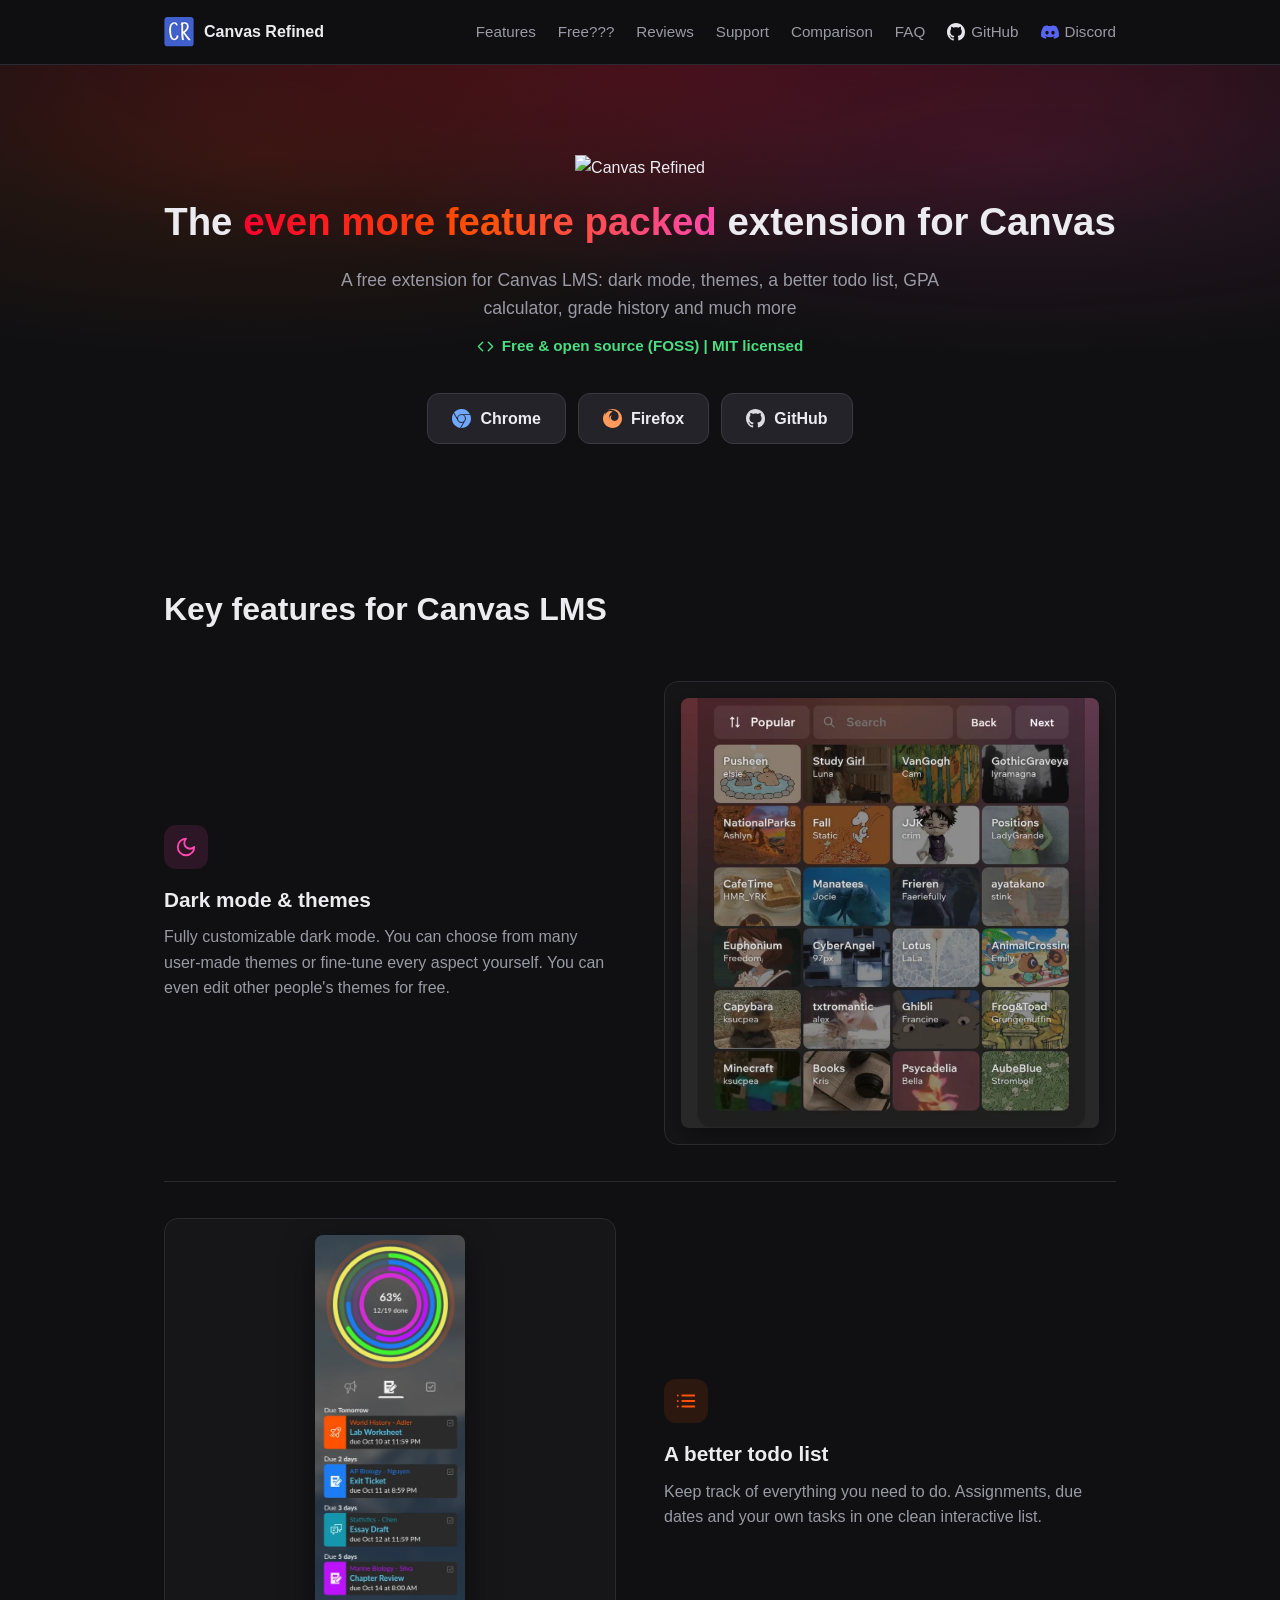
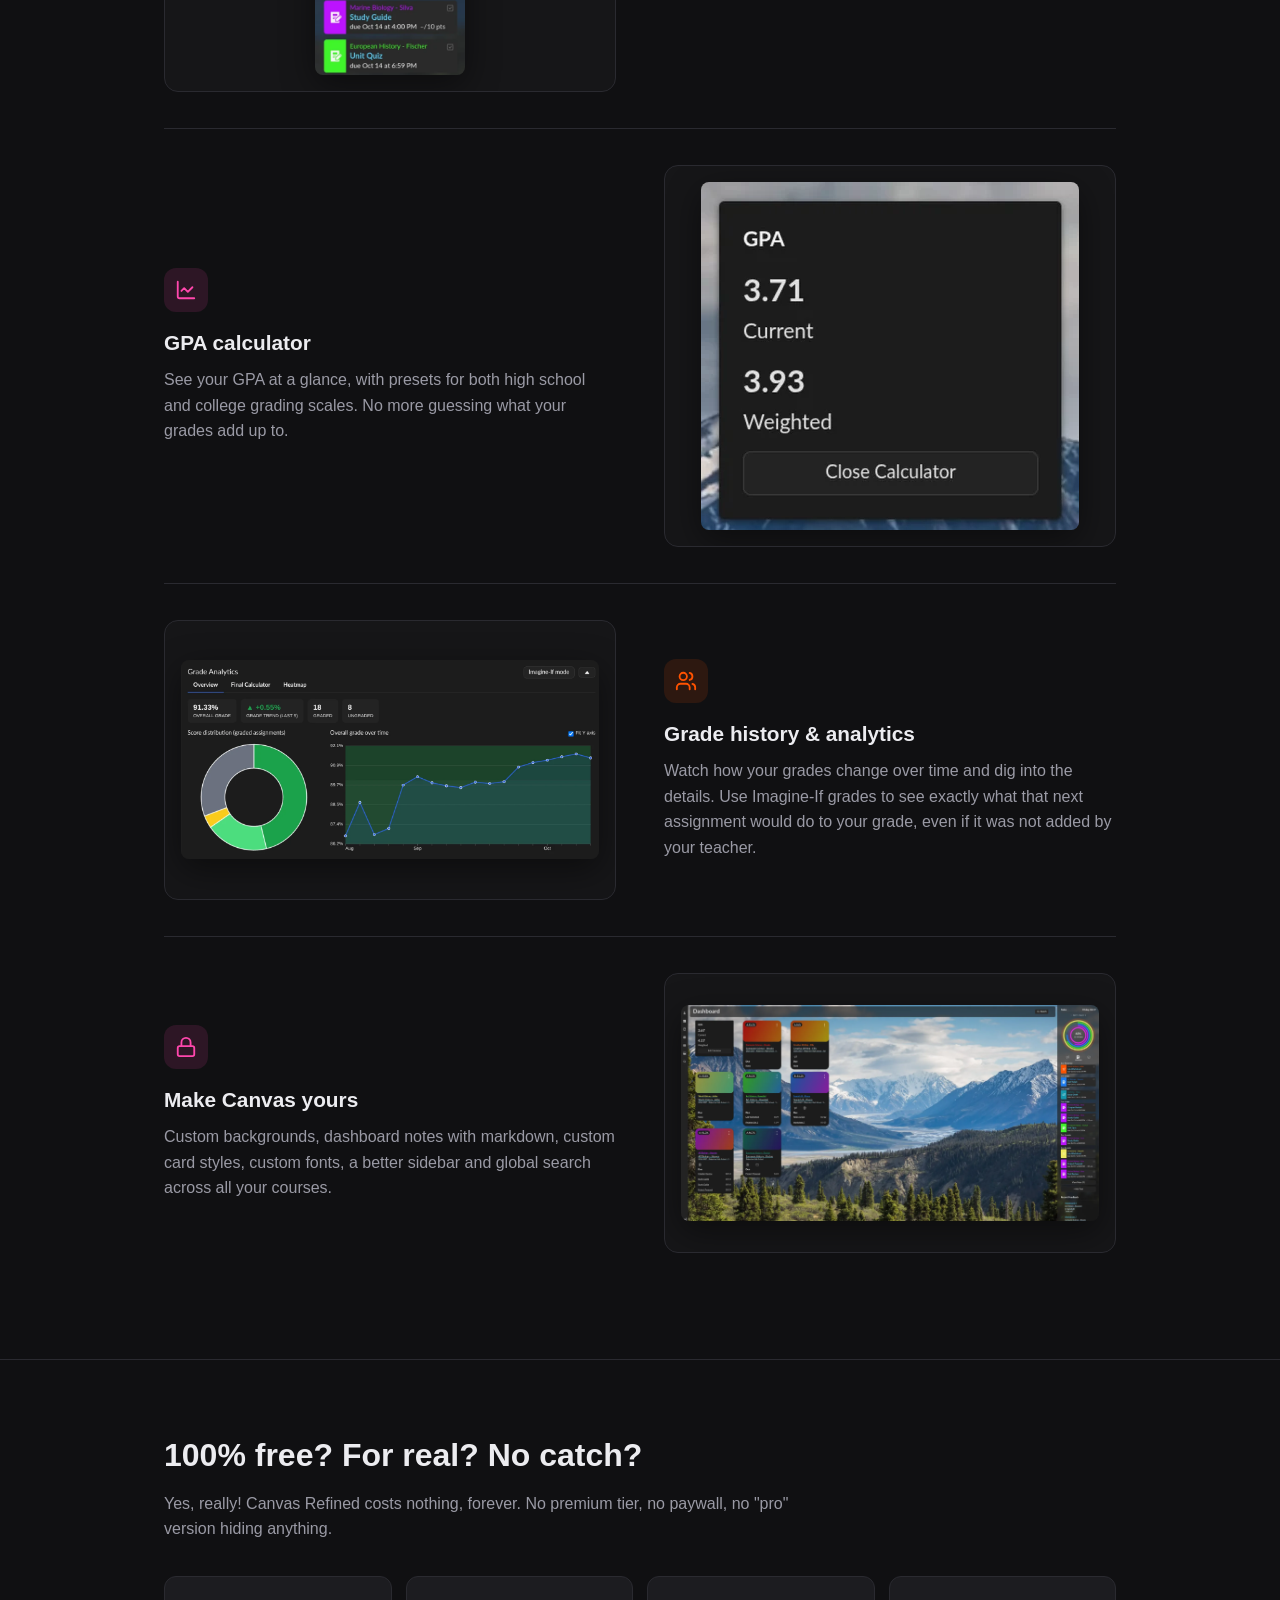
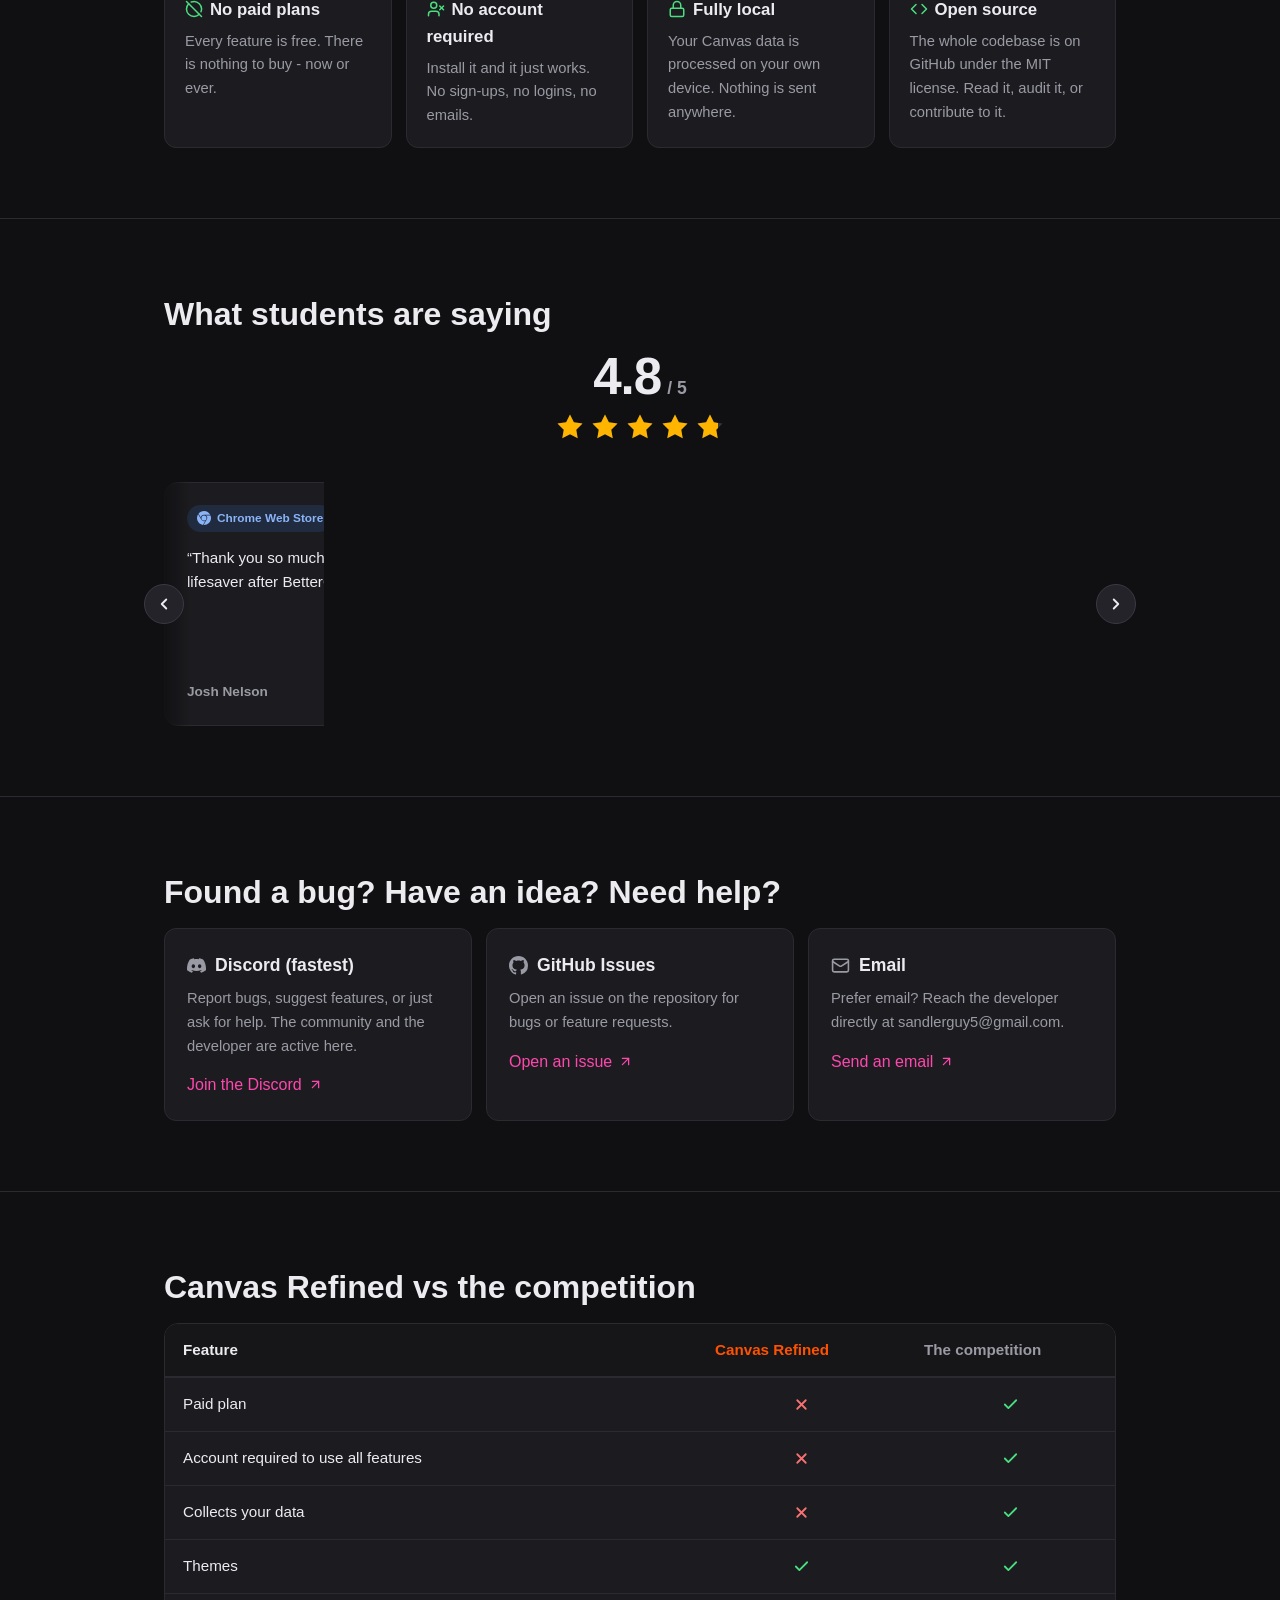
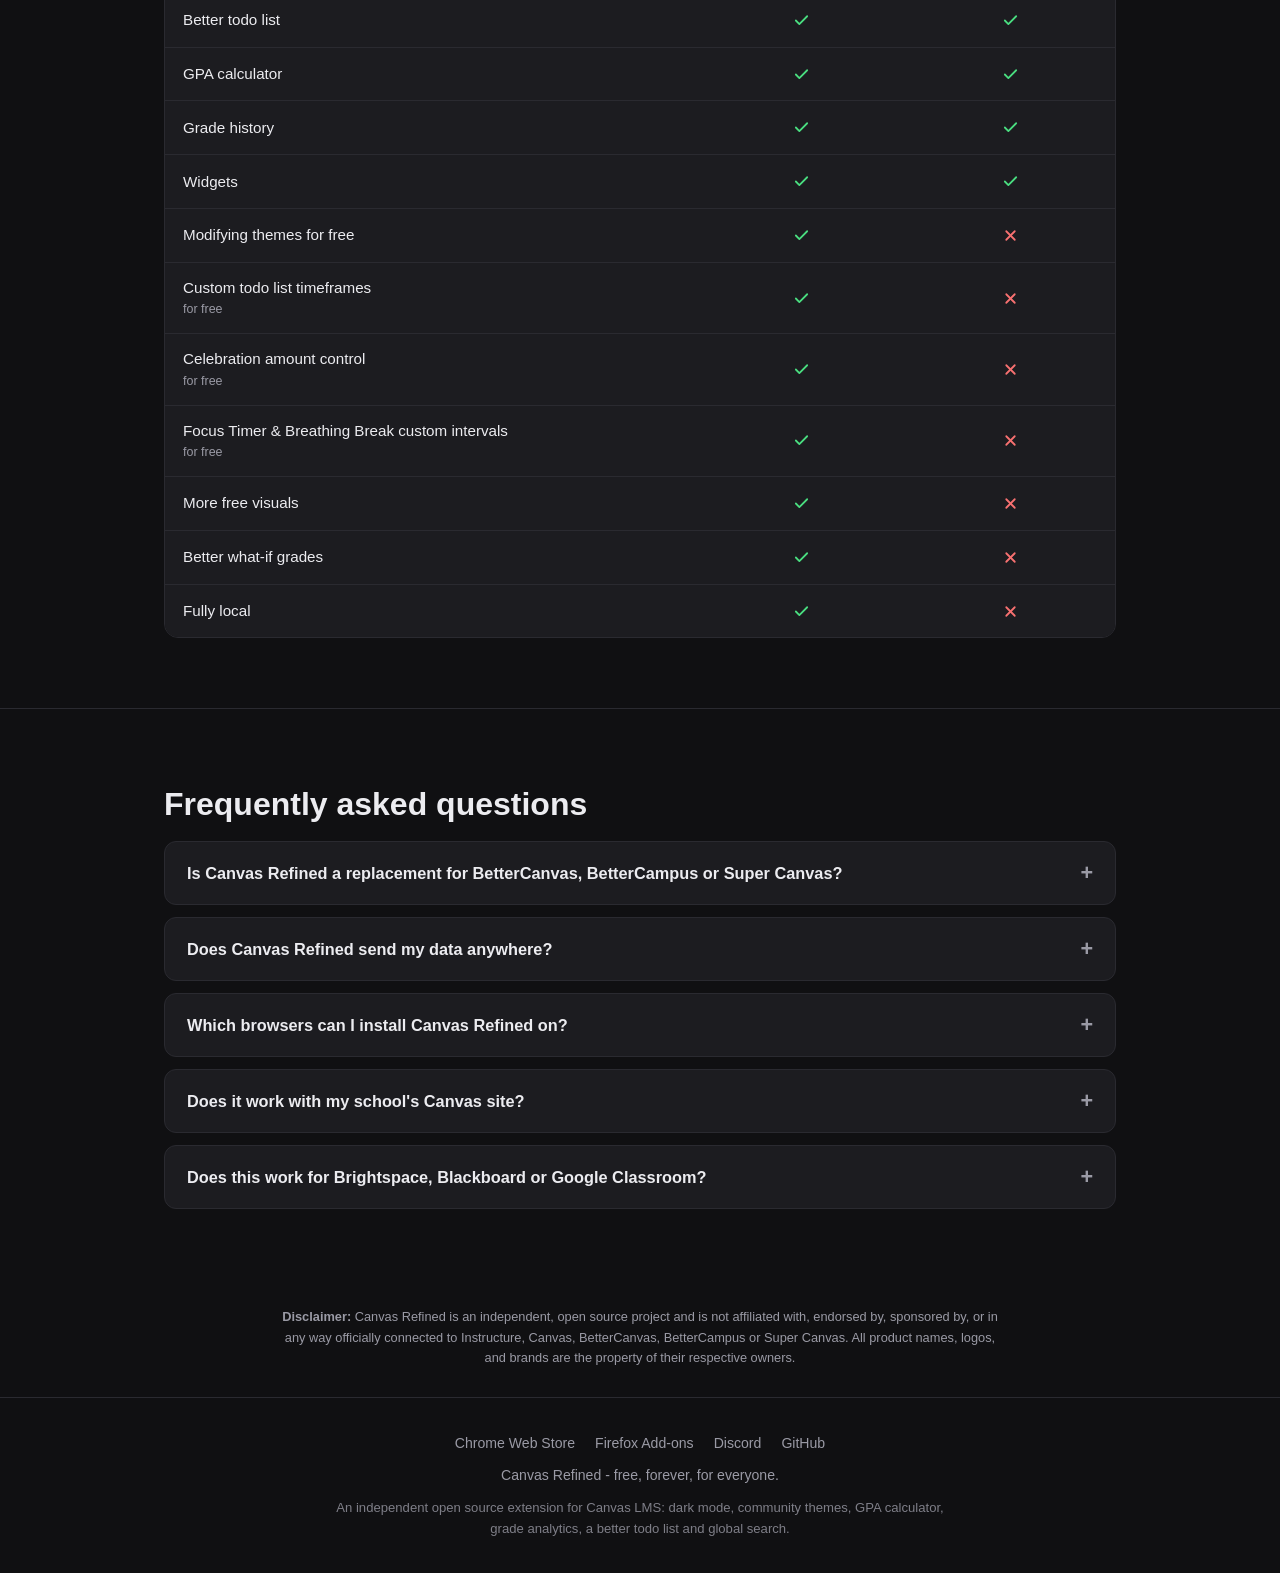
==== commit 0727c1d9: "SEO" ====
--- a/index.html
+++ b/index.html
@@ -3,9 +3,35 @@
 <head>
 <meta charset="UTF-8">
 <meta name="viewport" content="width=device-width, initial-scale=1.0">
-<title>Canvas Refined — Even more feature packed extension for Canvas</title>
-<meta name="description" content="Canvas Refined is a free and open source, fully local extension that supercharges your Canvas experience. Dark mode, themes, GPA calculator, better todo list and much more.">
-<link rel="icon" type="image/png" href="icon/icon-32.png">
+<title>Canvas Refined — Free Canvas LMS extension, dark mode &amp; grades</title>
+<meta name="description" content="Free, open source Canvas LMS extension: fully customizable dark mode, community themes, GPA calculator, grade analytics, better todo list and global search.">
+<link rel="canonical" href="https://guysandler.github.io/CanvasRefined/">
+<meta name="robots" content="index, follow, max-image-preview:large, max-snippet:-1">
+<meta name="theme-color" content="#101012">
+<meta name="application-name" content="Canvas Refined">
+<meta name="author" content="Guy Sandler">
+
+<!-- Open Graph / social previews -->
+<meta property="og:type" content="website">
+<meta property="og:site_name" content="Canvas Refined">
+<meta property="og:locale" content="en_US">
+<meta property="og:url" content="https://guysandler.github.io/CanvasRefined/">
+<meta property="og:title" content="Canvas Refined — Free Canvas LMS extension, dark mode &amp; grades">
+<meta property="og:description" content="Free, open source Canvas LMS extension: fully customizable dark mode, community themes, GPA calculator, grade analytics, better todo list and global search.">
+<meta property="og:image" content="https://guysandler.github.io/CanvasRefined/og-image.jpg">
+<meta property="og:image:type" content="image/jpeg">
+<meta property="og:image:width" content="1200">
+<meta property="og:image:height" content="630">
+<meta property="og:image:alt" content="Canvas Refined — free Canvas LMS extension for dark mode, themes and grade tools">
+<meta name="twitter:card" content="summary_large_image">
+<meta name="twitter:title" content="Canvas Refined — Free Canvas LMS extension, dark mode &amp; grades">
+<meta name="twitter:description" content="Free, open source Canvas LMS extension: dark mode, community themes, GPA calculator, grade analytics, better todo list and global search.">
+<meta name="twitter:image" content="https://guysandler.github.io/CanvasRefined/og-image.jpg">
+<meta name="twitter:image:alt" content="Canvas Refined — free Canvas LMS extension for dark mode, themes and grade tools">
+
+<link rel="icon" type="image/png" sizes="32x32" href="icon/icon-32.png">
+<link rel="apple-touch-icon" href="icon/icon-128.png">
+<link rel="preload" as="image" href="icon/NEWtitle.png" fetchpriority="high">
 <style>
   :root {
     --bg: #101012;
@@ -45,7 +71,7 @@
   }
   nav .wrap { display: flex; align-items: center; justify-content: space-between; height: 64px; }
   .nav-logo { display: flex; align-items: center; gap: 10px; font-weight: 700; text-decoration: none; }
-  .nav-logo img { height: 30px; }
+  .nav-logo img { height: 30px; width: auto; }
   .nav-links { display: flex; gap: 22px; font-size: .95rem; align-items: center; }
   .nav-links a { text-decoration: none; color: var(--muted); transition: color .15s; display: inline-flex; align-items: center; gap: 6px; }
   .nav-links a:hover { color: var(--text); }
@@ -65,7 +91,7 @@
       radial-gradient(ellipse 50% 45% at 80% 20%, rgba(255,71,173,.12), transparent),
       radial-gradient(ellipse 50% 45% at 20% 20%, rgba(255,82,0,.12), transparent);
   }
-  header .logo { width: 300px; max-width: 85%; margin-bottom: 10px; }
+  header .logo { width: 300px; max-width: 85%; height: auto; margin-bottom: 10px; }
   header h1 {
     font-size: clamp(1.6rem, 4vw, 2.4rem);
     font-weight: 700;
@@ -263,6 +289,26 @@
   .row-label { display: flex; flex-direction: column; }
   .row-label small { color: var(--muted); font-weight: 400; font-size: .78rem; }
 
+  /* ---------- FAQ ---------- */
+  .faq { display: grid; gap: 12px; }
+  .faq details {
+    background: var(--card); border: 1px solid var(--border);
+    border-radius: 12px; padding: 18px 22px;
+    transition: border-color .15s;
+  }
+  .faq details[open] { border-color: #3f3f4b; }
+  .faq summary {
+    cursor: pointer; font-weight: 600; font-size: 1.02rem;
+    list-style: none; display: flex; align-items: center; justify-content: space-between; gap: 14px;
+  }
+  .faq summary::-webkit-details-marker { display: none; }
+  .faq summary::after { content: "+"; color: var(--muted); font-size: 1.35rem; line-height: 1; flex-shrink: 0; }
+  .faq details[open] summary::after { content: "\2212"; }
+  .faq summary:focus-visible { outline: 2px solid var(--accent-3); outline-offset: 5px; border-radius: 6px; }
+  .faq p { color: var(--muted); font-size: .95rem; margin-top: 12px; }
+  .faq p a { color: var(--accent-3); text-decoration: none; }
+  .faq p a:hover { text-decoration: underline; }
+
   /* ---------- Disclaimer ---------- */
   #disclaimer { padding: 28px 24px; }
   #disclaimer p { max-width: 720px; margin: 0 auto; color: var(--muted); font-size: .8rem; line-height: 1.6; text-align: center; }
@@ -276,11 +322,16 @@
     font-size: .88rem;
   }
   footer .foot-links { display: flex; gap: 20px; justify-content: center; margin-bottom: 10px; flex-wrap: wrap; }
+  footer .foot-note { max-width: 620px; margin: 10px auto 0; font-size: .82rem; opacity: .8; }
   footer a { color: var(--muted); text-decoration: none; }
   footer a:hover { color: var(--text); }
 
   @media (max-width: 760px) {
-    .nav-links a span { display: none; }
+    /* keep the labels for assistive tech even though the icons carry the nav */
+    .nav-links a span {
+      position: absolute; width: 1px; height: 1px; overflow: hidden;
+      clip: rect(0 0 0 0); clip-path: inset(50%); white-space: nowrap;
+    }
     .car-btn { display: none; }
     .feat { grid-template-columns: 1fr; gap: 20px; }
     .feat.flip .feat-text { order: 1; }
@@ -288,6 +339,160 @@
     header { padding: 60px 20px 50px; }
   }
 </style>
+
+<script type="application/ld+json">
+{
+  "@context": "https://schema.org",
+  "@graph": [
+    {
+      "@type": "WebSite",
+      "@id": "https://guysandler.github.io/CanvasRefined/#website",
+      "url": "https://guysandler.github.io/CanvasRefined/",
+      "name": "Canvas Refined",
+      "description": "Free, open source Canvas LMS extension with dark mode, community themes, GPA calculator, grade analytics and a better todo list.",
+      "inLanguage": "en",
+      "publisher": { "@id": "https://guysandler.github.io/CanvasRefined/#publisher" }
+    },
+    {
+      "@type": "SoftwareApplication",
+      "@id": "https://guysandler.github.io/CanvasRefined/#app",
+      "name": "Canvas Refined",
+      "applicationCategory": "BrowserApplication",
+      "applicationSubCategory": "Canvas LMS customization extension",
+      "operatingSystem": "Chrome, Chromium, Microsoft Edge, Brave, Opera, Firefox",
+      "browserRequirements": "Requires Chrome or Firefox desktop",
+      "url": "https://guysandler.github.io/CanvasRefined/",
+      "description": "Canvas Refined is a free and open source, fully local browser extension that supercharges Canvas LMS with fully customizable dark mode, community themes, a GPA calculator, grade history and analytics, a better todo list and a refined dashboard.",
+      "image": "https://guysandler.github.io/CanvasRefined/og-image.jpg",
+      "screenshot": "https://guysandler.github.io/CanvasRefined/images/canvas.webp",
+      "softwareVersion": "7.2.0",
+      "isAccessibleForFree": true,
+      "license": "https://opensource.org/licenses/MIT",
+      "downloadUrl": "https://chromewebstore.google.com/detail/canvas-refined/ihienfbdfdamhmhhiokjnjmpjgbenedg",
+      "installUrl": "https://addons.mozilla.org/en-US/firefox/addon/canvas-refined/",
+      "offers": {
+        "@type": "Offer",
+        "price": "0",
+        "priceCurrency": "USD",
+        "availability": "https://schema.org/InStock"
+      },
+      "aggregateRating": {
+        "@type": "AggregateRating",
+        "ratingValue": "4.8",
+        "bestRating": "5",
+        "worstRating": "1",
+        "ratingCount": "28",
+        "reviewCount": "28"
+      },
+      "review": [
+        {
+          "@type": "Review",
+          "reviewRating": { "@type": "Rating", "ratingValue": "5", "bestRating": "5" },
+          "author": { "@type": "Person", "name": "Josh Nelson" },
+          "reviewBody": "Thank you so much for making this! It's a lifesaver after BetterCanvas got gutted."
+        },
+        {
+          "@type": "Review",
+          "reviewRating": { "@type": "Rating", "ratingValue": "5", "bestRating": "5" },
+          "author": { "@type": "Person", "name": "VR" },
+          "reviewBody": "So much better than 'BetterCanvas,' and doesn't force you to use AI or paid services."
+        },
+        {
+          "@type": "Review",
+          "reviewRating": { "@type": "Rating", "ratingValue": "5", "bestRating": "5" },
+          "author": { "@type": "Person", "name": "Kristina Nguyen" },
+          "reviewBody": "SO MUCH BETTER THAN BETTERCAMPUS. All I want is to customize my cards and it does exactly that, and it's not complicated."
+        },
+        {
+          "@type": "Review",
+          "reviewRating": { "@type": "Rating", "ratingValue": "5", "bestRating": "5" },
+          "author": { "@type": "Person", "name": "FunniFox" },
+          "reviewBody": "The perfect replacement for BetterCanvas after it became the much worse BetterCampus. Has everything BetterCanvas had plus more!"
+        }
+      ],
+      "featureList": [
+        "Fully customizable dark mode",
+        "Community themes you can edit for free",
+        "Better todo list with custom timeframes",
+        "GPA calculator with high school and college presets",
+        "Grade history, analytics and what-if grades",
+        "Custom backgrounds, fonts and card styles",
+        "Global search across all courses",
+        "Fully local: no account, no tracking, no server"
+      ],
+      "sameAs": [
+        "https://github.com/GuySandler/CanvasRefined/",
+        "https://chromewebstore.google.com/detail/canvas-refined/ihienfbdfdamhmhhiokjnjmpjgbenedg",
+        "https://addons.mozilla.org/en-US/firefox/addon/canvas-refined/"
+      ],
+      "publisher": { "@id": "https://guysandler.github.io/CanvasRefined/#publisher" }
+    },
+    {
+      "@type": "Organization",
+      "@id": "https://guysandler.github.io/CanvasRefined/#publisher",
+      "name": "Canvas Refined",
+      "url": "https://guysandler.github.io/CanvasRefined/",
+      "logo": {
+        "@type": "ImageObject",
+        "url": "https://guysandler.github.io/CanvasRefined/icon/icon-128.png",
+        "width": 128,
+        "height": 128
+      },
+      "sameAs": [
+        "https://github.com/GuySandler/CanvasRefined/",
+        "https://discord.com/invite/GjFh4JA3wh"
+      ],
+      "email": "sandlerguy5@gmail.com"
+    },
+    {
+      "@type": "FAQPage",
+      "@id": "https://guysandler.github.io/CanvasRefined/#faq",
+      "mainEntity": [
+        {
+          "@type": "Question",
+          "name": "Is Canvas Refined a replacement for BetterCanvas, BetterCampus or Super Canvas?",
+          "acceptedAnswer": {
+            "@type": "Answer",
+            "text": "It works as a drop-in replacement with all the great features and more. It is also compatible with existing BetterCanvas themes."
+          }
+        },
+        {
+          "@type": "Question",
+          "name": "Does Canvas Refined send my data anywhere?",
+          "acceptedAnswer": {
+            "@type": "Answer",
+            "text": "No. Everything runs locally in your browser: your courses, grades, tasks and theme settings never leave your device, and the extension has no analytics, tracking pixels or servers."
+          }
+        },
+        {
+          "@type": "Question",
+          "name": "Which browsers can I install Canvas Refined on?",
+          "acceptedAnswer": {
+            "@type": "Answer",
+            "text": "It is published on the Chrome Web Store (which also covers Chromium browsers such as Microsoft Edge, Brave, Opera and Vivaldi) and on Firefox Add-ons."
+          }
+        },
+        {
+          "@type": "Question",
+          "name": "Does it work with my school's Canvas site?",
+          "acceptedAnswer": {
+            "@type": "Answer",
+            "text": "Canvas Refined works on Canvas LMS, so it runs on school-hosted instances such as yourschool.instructure.com as well as self-hosted Canvas domains. If a school-managed device blocks browser extensions you may need to install it on a personal device or browser profile."
+          }
+        },
+        {
+          "@type": "Question",
+          "name": "Does this work for Brightspace, Blackboard or Google Classroom?",
+          "acceptedAnswer": {
+            "@type": "Answer",
+            "text": "No, Canvas Refined only works on Canvas LMS. If anyone wants to port it to other platforms, you are welcome to!"
+          }
+        }
+      ]
+    }
+  ]
+}
+</script>
 </head>
 <body>
 
@@ -298,7 +503,7 @@
 <nav>
   <div class="wrap">
     <a class="nav-logo" href="#top">
-      <img src="icon/icon-48.png" alt="Canvas Refined logo">
+      <img src="icon/icon-48.png" width="48" height="48" alt="Canvas Refined logo">
       Canvas Refined
     </a>
     <div class="nav-links">
@@ -307,6 +512,7 @@
       <a href="#reviews"><span>Reviews</span></a>
       <a href="#support"><span>Support</span></a>
       <a href="#compare"><span>Comparison</span></a>
+      <a href="#faq"><span>FAQ</span></a>
       <a href="https://github.com/GuySandler/CanvasRefined/" target="_blank" rel="noopener" title="GitHub">
         <svg class="icon-github" viewBox="0 0 16 16"><path d="M8 0C3.58 0 0 3.58 0 8c0 3.54 2.29 6.53 5.47 7.59.4.07.55-.17.55-.38 0-.19-.01-.82-.01-1.49-2.01.37-2.53-.49-2.69-.94-.09-.23-.48-.94-.82-1.13-.28-.15-.68-.52-.01-.53.63-.01 1.08.58 1.23.82.72 1.21 1.87.87 2.33.66.07-.52.28-.87.51-1.07-1.78-.2-3.64-.89-3.64-3.95 0-.87.31-1.59.82-2.15-.08-.2-.36-1.02.08-2.12 0 0 .67-.21 2.2.82.64-.18 1.32-.27 2-.27s1.36.09 2 .27c1.53-1.04 2.2-.82 2.2-.82.44 1.1.16 1.92.08 2.12.51.56.82 1.27.82 2.15 0 3.06-1.86 3.75-3.64 3.95.29.25.54.73.54 1.48 0 1.07-.01 1.93-.01 2.2 0 .21.15.46.55.38A7.995 7.995 0 0 0 16 8c0-4.42-3.58-8-8-8Z"/></svg>
         <span>GitHub</span>
@@ -319,10 +525,12 @@
   </div>
 </nav>
 
+<main id="main">
+
 <header id="top">
-  <img class="logo" src="icon/NEWtitle.png" alt="Canvas Refined">
+  <img class="logo" src="icon/NEWtitle.png" width="469" height="50" fetchpriority="high" decoding="async" alt="Canvas Refined">
   <h1>The <span class="grad">even more feature packed</span> extension for Canvas</h1>
-  <p class="tagline">Dark mode, themes, a better todo list, GPA calculator, grade history and much more</p>
+  <p class="tagline">A free extension for Canvas LMS: dark mode, themes, a better todo list, GPA calculator, grade history and much more</p>
   <div class="foss">
     <svg viewBox="0 0 24 24" fill="none" stroke="currentColor" stroke-width="2" stroke-linecap="round" stroke-linejoin="round"><path d="m16 18 6-6-6-6"/><path d="m8 6-6 6 6 6"/></svg>
     Free &amp; open source (FOSS) | MIT licensed
@@ -345,7 +553,7 @@
 
 <section id="features">
   <div class="wrap">
-    <h2>Key Features</h2>
+    <h2>Key features for Canvas LMS</h2>
     <div class="feat">
       <div class="feat-text">
         <div class="icon">
@@ -355,7 +563,7 @@
         <p>Fully customizable dark mode. You can choose from many user-made themes or fine-tune every aspect yourself. You can even edit other people's themes for free.</p>
       </div>
       <div class="feat-img">
-        <img src="images/themes.webp" width="665" height="683" alt="Theme browser showing dozens of community-made Canvas themes">
+        <img src="images/themes.webp" width="665" height="683" decoding="async" alt="Canvas dark mode theme browser showing dozens of community-made Canvas themes">
       </div>
     </div>
 
@@ -368,7 +576,7 @@
         <p>Keep track of everything you need to do. Assignments, due dates and your own tasks in one clean interactive list.</p>
       </div>
       <div class="feat-img">
-        <img src="images/todolist.webp" loading="lazy" width="354" height="1037" alt="Todo list with a progress ring and upcoming assignments sorted by due date">
+        <img src="images/todolist.webp" loading="lazy" decoding="async" width="354" height="1037" alt="Canvas todo list with a progress ring and upcoming assignments sorted by due date">
       </div>
     </div>
 
@@ -381,7 +589,7 @@
         <p>See your GPA at a glance, with presets for both high school and college grading scales. No more guessing what your grades add up to.</p>
       </div>
       <div class="feat-img">
-        <img src="images/gpa.webp" loading="lazy" width="378" height="348" alt="GPA calculator widget showing current and weighted GPA">
+        <img src="images/gpa.webp" loading="lazy" decoding="async" width="378" height="348" alt="GPA calculator widget for Canvas showing current and weighted GPA">
       </div>
     </div>
 
@@ -394,7 +602,7 @@
         <p>Watch how your grades change over time and dig into the details. Use Imagine-If grades to see exactly what that next assignment would do to your grade, even if it was not added by your teacher.</p>
       </div>
       <div class="feat-img">
-        <img src="images/analytics.webp" loading="lazy" width="1342" height="639" alt="Grade analytics panel with score distribution chart and grade-over-time graph">
+        <img src="images/analytics.webp" loading="lazy" decoding="async" width="1342" height="639" alt="Grade analytics panel with score distribution chart and grade-over-time graph">
       </div>
     </div>
 
@@ -407,7 +615,7 @@
         <p>Custom backgrounds, dashboard notes with markdown, custom card styles, custom fonts, a better sidebar and global search across all your courses.</p>
       </div>
       <div class="feat-img">
-        <img src="images/canvas.webp" loading="lazy" width="1800" height="931" alt="Refined Canvas dashboard with custom background, GPA widget, card grades and the tasks sidebar">
+        <img src="images/canvas.webp" loading="lazy" decoding="async" width="1800" height="931" alt="Refined Canvas LMS dashboard with custom background, GPA widget, card grades and the tasks sidebar">
       </div>
     </div>
   </div>
@@ -672,8 +880,38 @@
   </div>
 </section>
 
+<section id="faq">
+  <div class="wrap">
+    <h2>Frequently asked questions</h2>
+    <div class="faq">
+      <details>
+        <summary>Is Canvas Refined a replacement for BetterCanvas, BetterCampus or Super Canvas?</summary>
+        <p>It works as a drop-in replacement with all the great features and more. It is also compatible with existing BetterCanvas themes.</p>
+      </details>
+      <details>
+        <summary>Does Canvas Refined send my data anywhere?</summary>
+        <p>No. Everything runs locally in your browser: your courses, grades, tasks and theme settings never leave your device, and the extension has no analytics, tracking pixels or servers.</p>
+      </details>
+      <details>
+        <summary>Which browsers can I install Canvas Refined on?</summary>
+        <p>It is published on the <a href="https://chromewebstore.google.com/detail/canvas-refined/ihienfbdfdamhmhhiokjnjmpjgbenedg" target="_blank" rel="noopener">Chrome Web Store</a> (which also covers Chromium browsers such as Microsoft Edge, Brave, Opera and Vivaldi) and on <a href="https://addons.mozilla.org/en-US/firefox/addon/canvas-refined/" target="_blank" rel="noopener">Firefox Add-ons</a>.</p>
+      </details>
+      <details>
+        <summary>Does it work with my school's Canvas site?</summary>
+        <p>Canvas Refined works on Canvas LMS, so it runs on school-hosted instances such as <em>yourschool.instructure.com</em> as well as self-hosted Canvas domains. If a school-managed device blocks browser extensions you may need to install it on a personal device or browser profile.</p>
+      </details>
+      <details>
+        <summary>Does this work for Brightspace, Blackboard or Google Classroom?</summary>
+        <p>No, Canvas Refined only works on Canvas LMS. If anyone wants to port it to other platforms, you are welcome to!</p>
+      </details>
+    </div>
+  </div>
+</section>
+
+</main>
+
 <section id="disclaimer">
-  <p><strong>Disclaimer:</strong> Canvas Refined is an independent, open source project and is not affiliated with, endorsed by, sponsored by, or in any way officially connected to Instructure, Canvas, or BetterCampus. All product names, logos, and brands are the property of their respective owners.</p>
+  <p><strong>Disclaimer:</strong> Canvas Refined is an independent, open source project and is not affiliated with, endorsed by, sponsored by, or in any way officially connected to Instructure, Canvas, BetterCanvas, BetterCampus or Super Canvas. All product names, logos, and brands are the property of their respective owners.</p>
 </section>
 
 <footer>
@@ -684,6 +922,7 @@
     <a href="https://github.com/GuySandler/CanvasRefined/" target="_blank" rel="noopener">GitHub</a>
   </div>
   <div>Canvas Refined - free, forever, for everyone.</div>
+  <div class="foot-note">An independent open source extension for Canvas LMS: dark mode, community themes, GPA calculator, grade analytics, a better todo list and global search.</div>
 </footer>
 
 <script>
